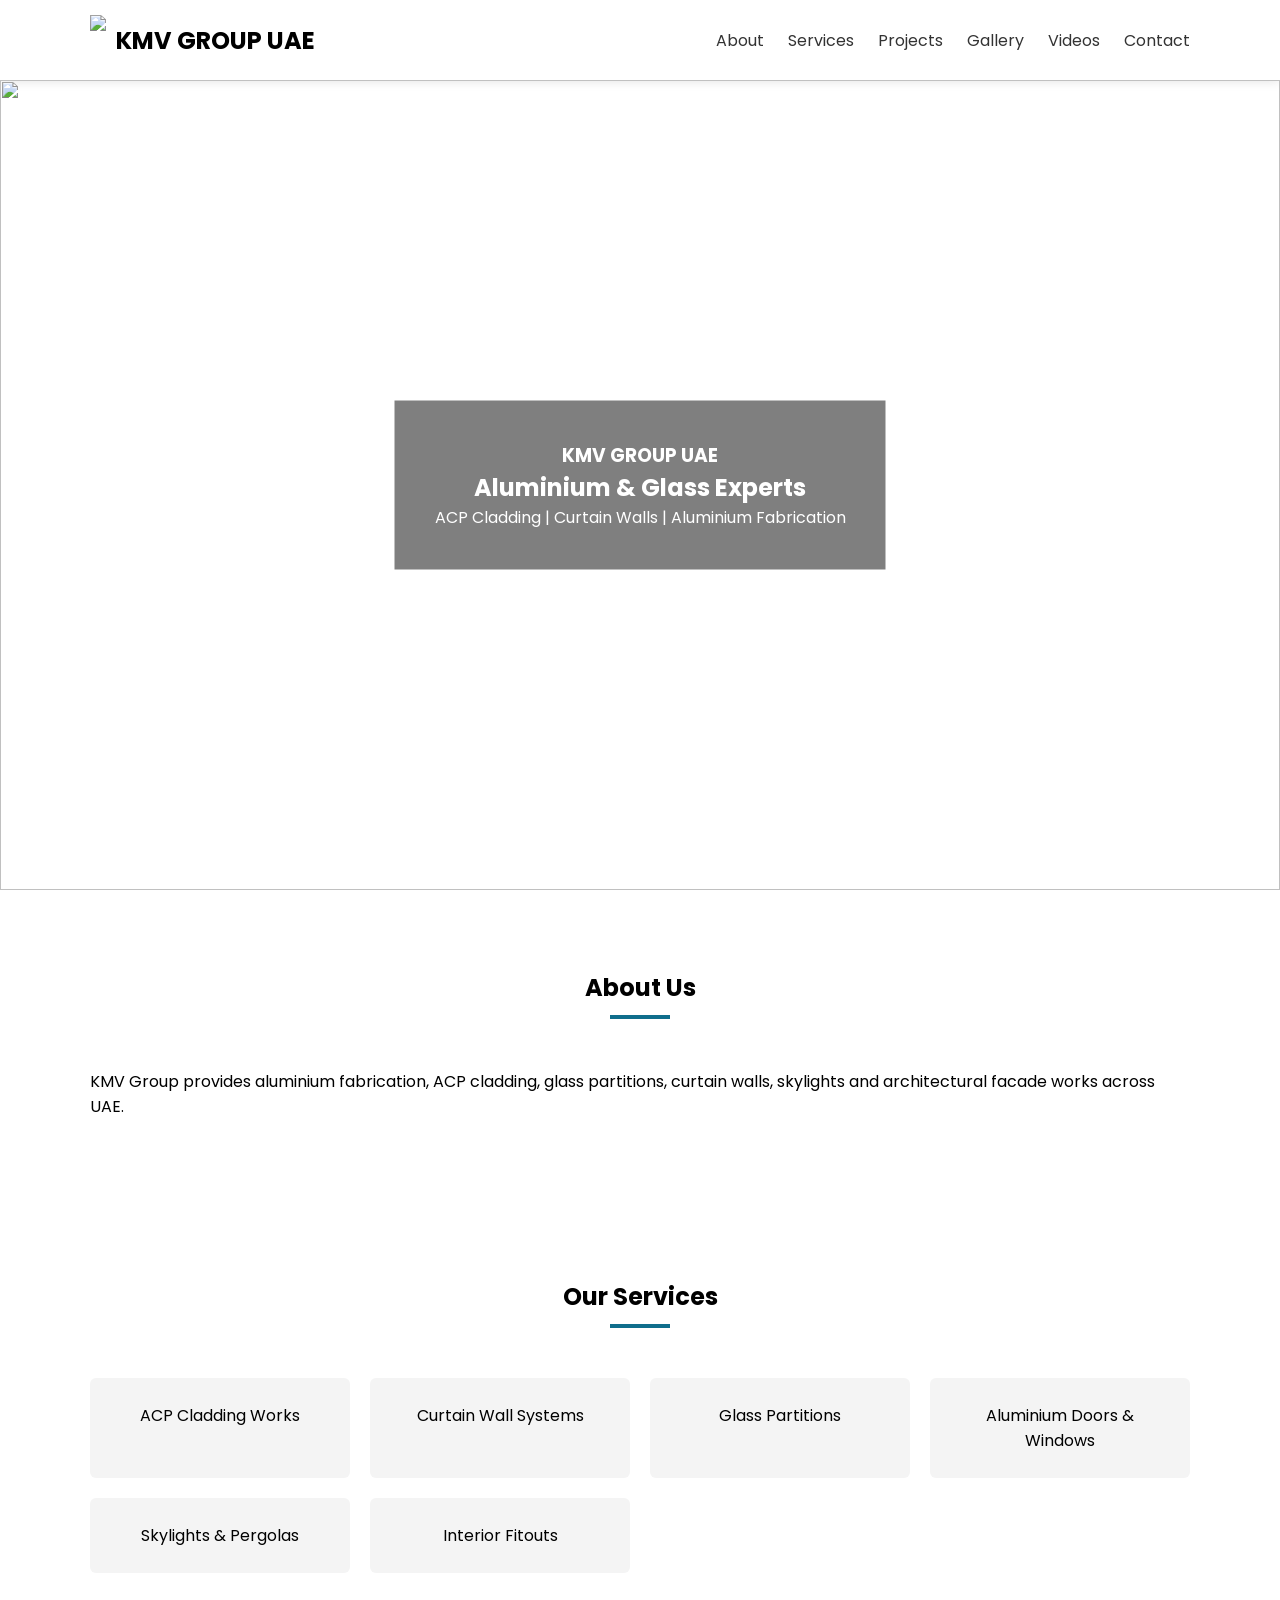
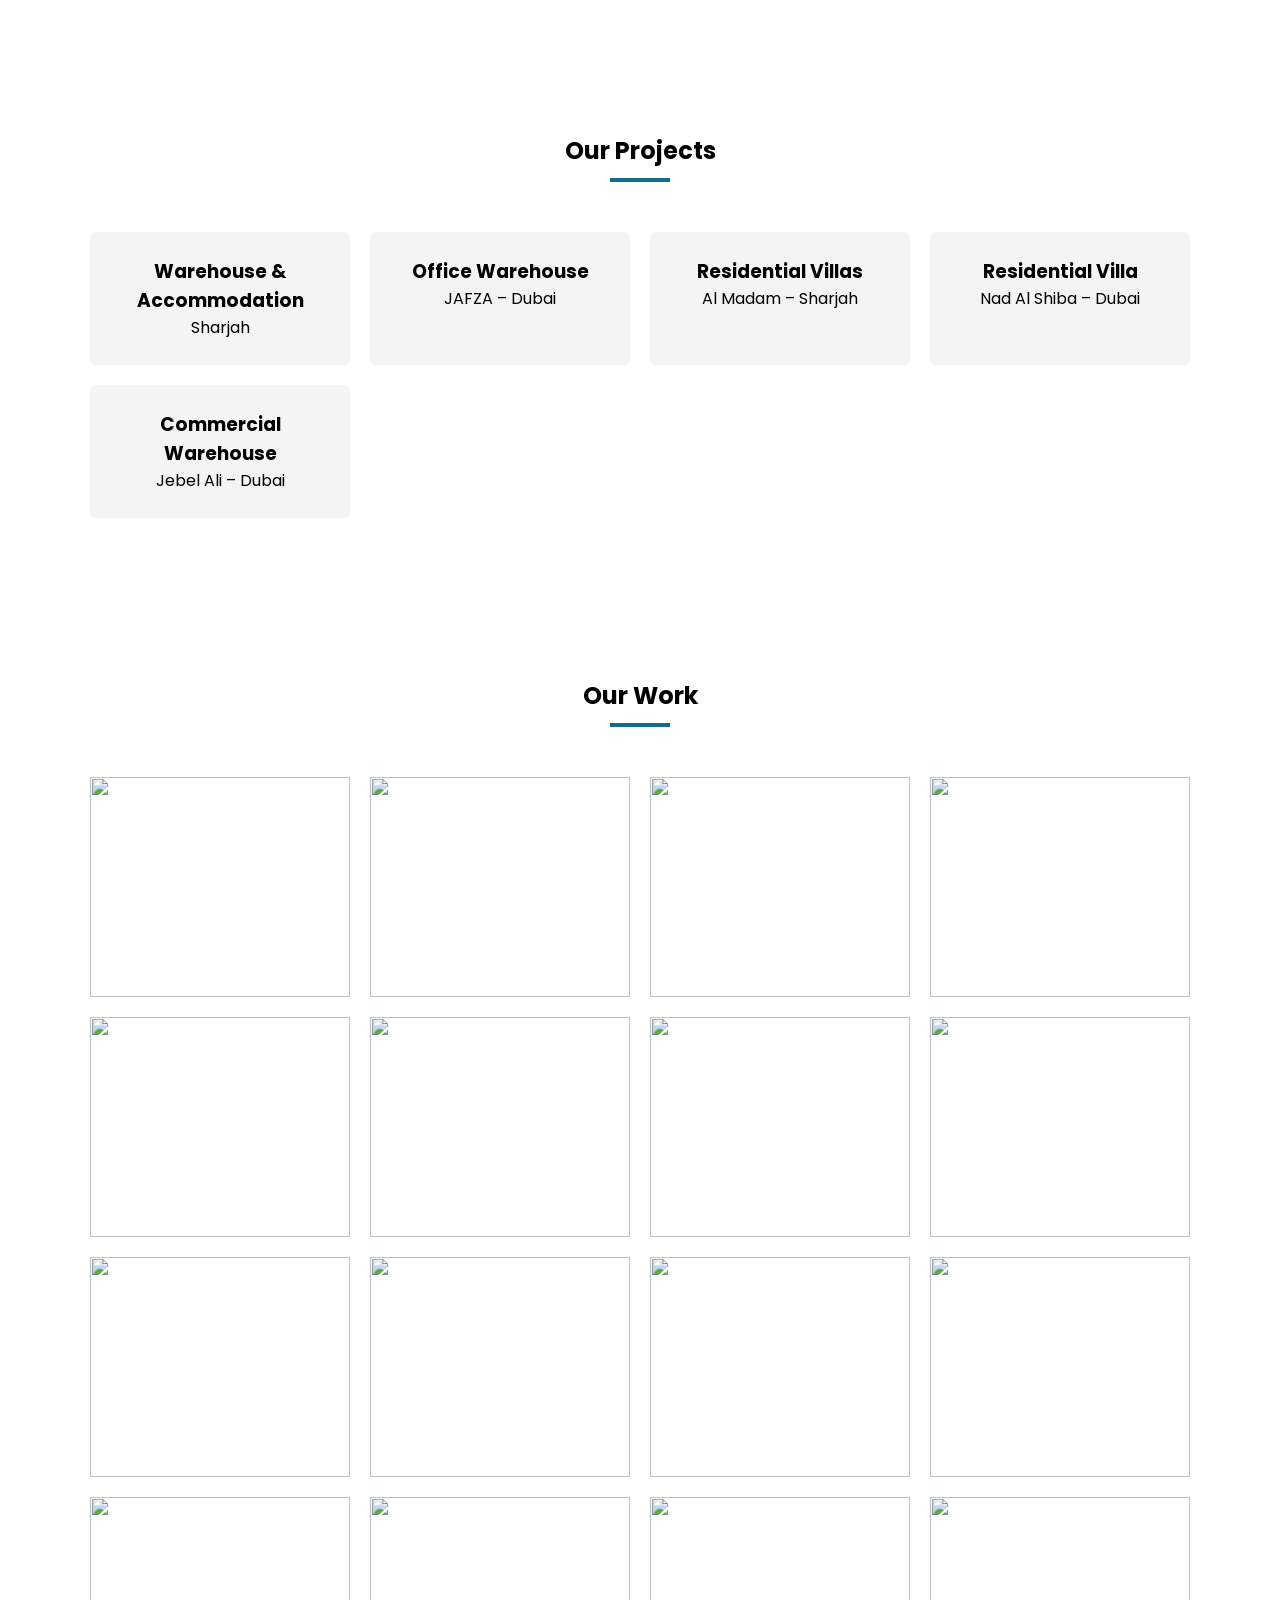
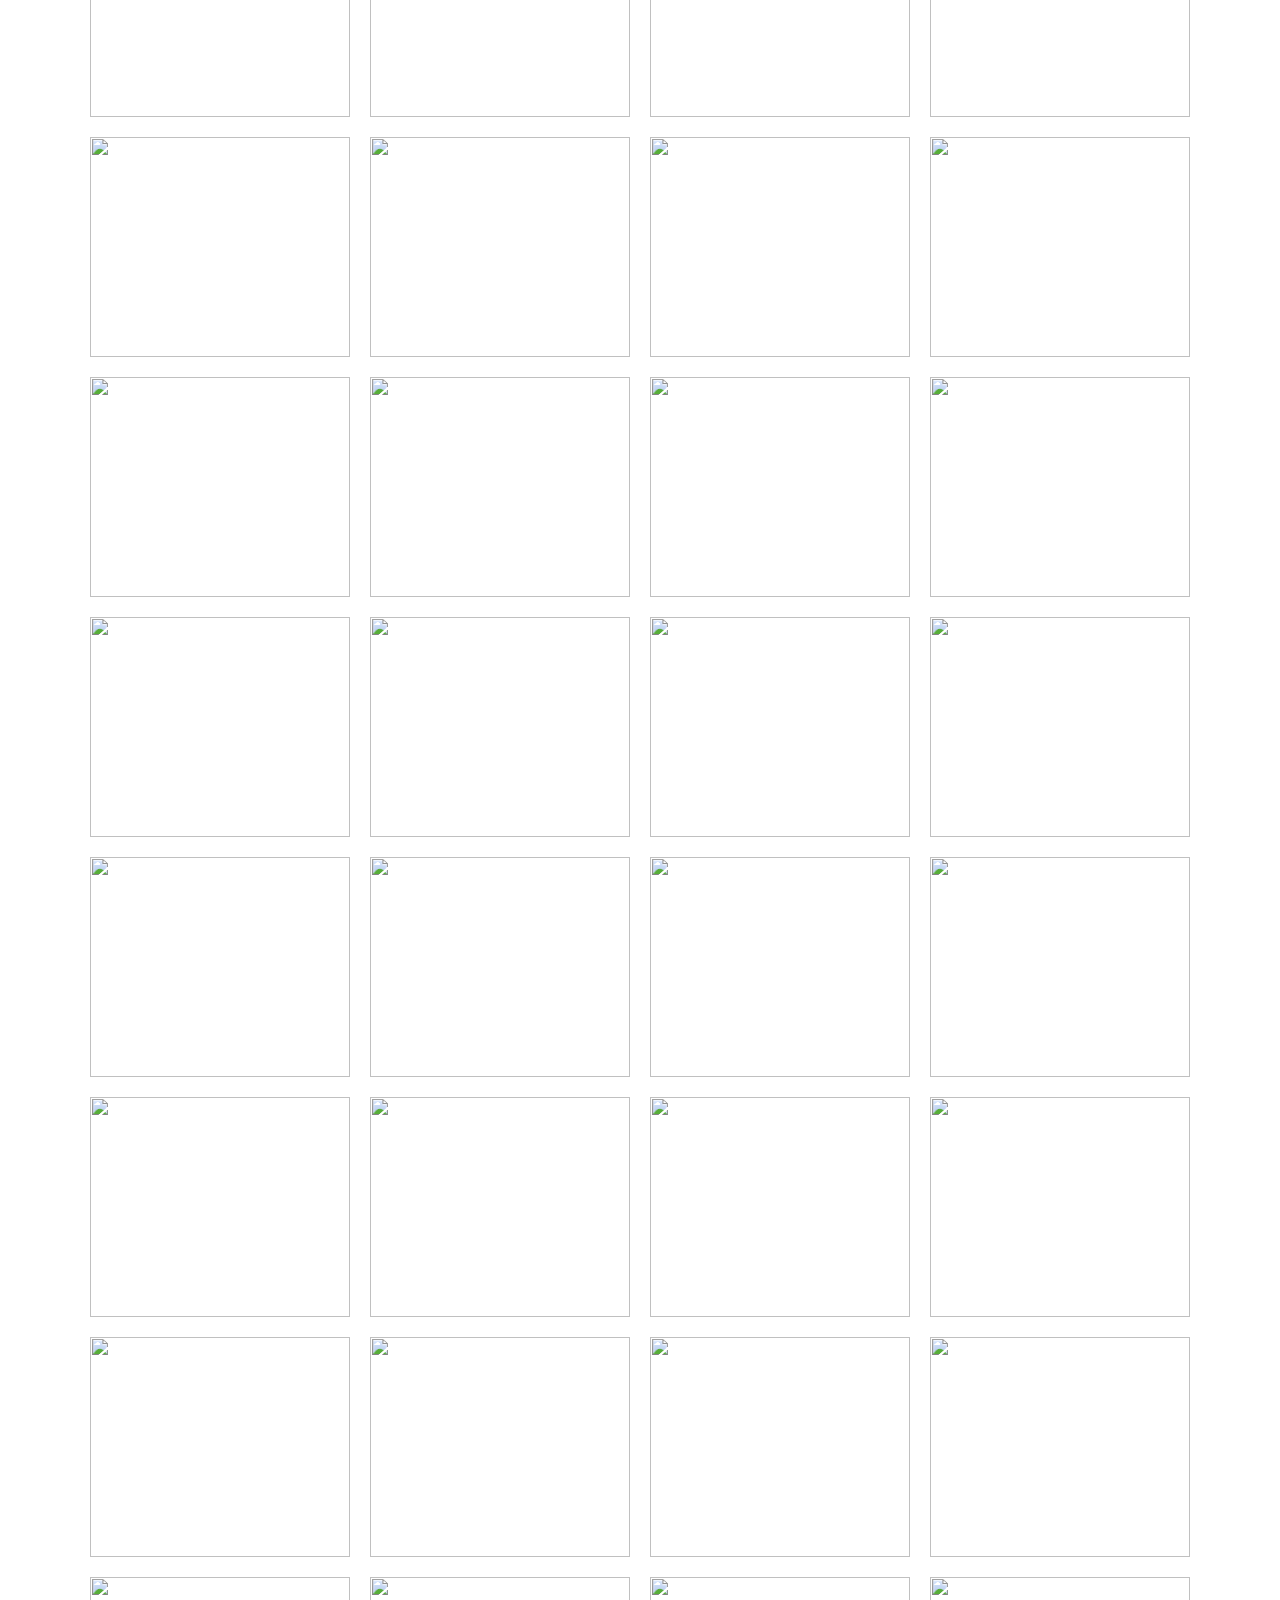
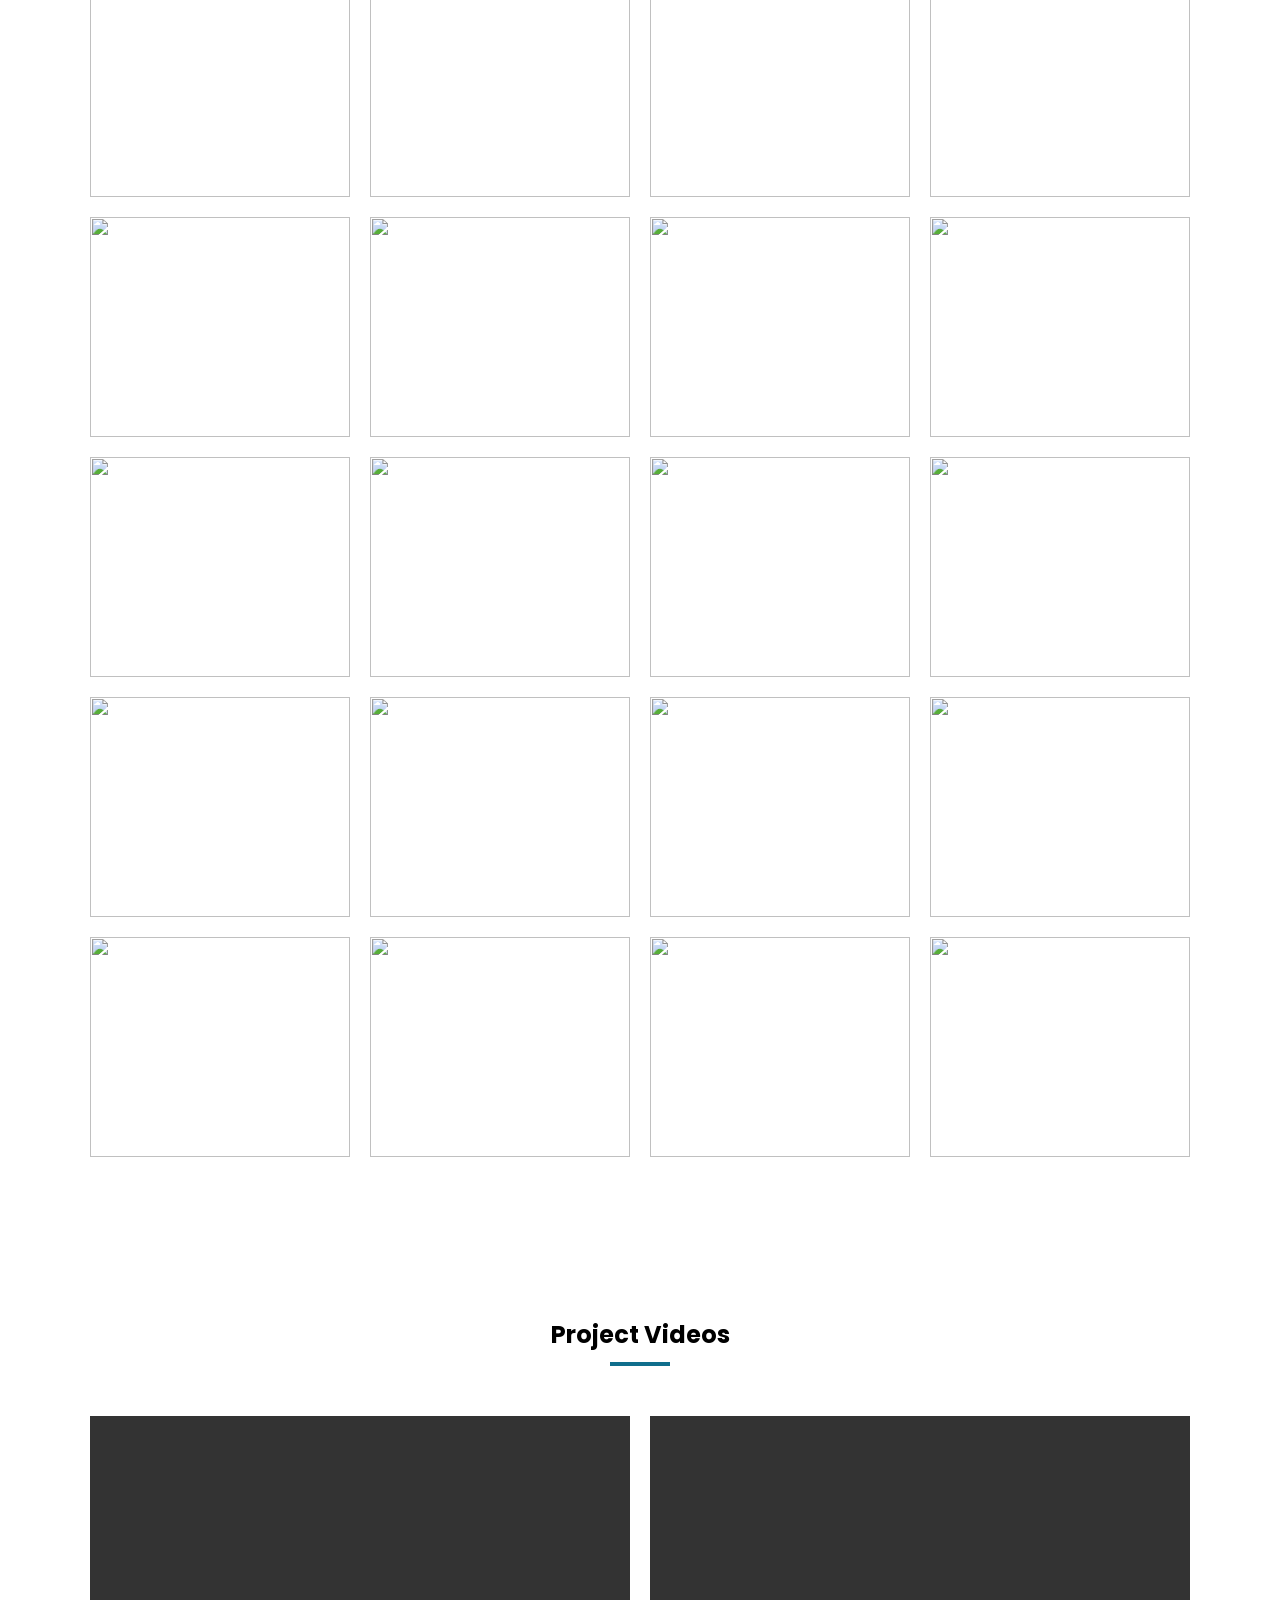
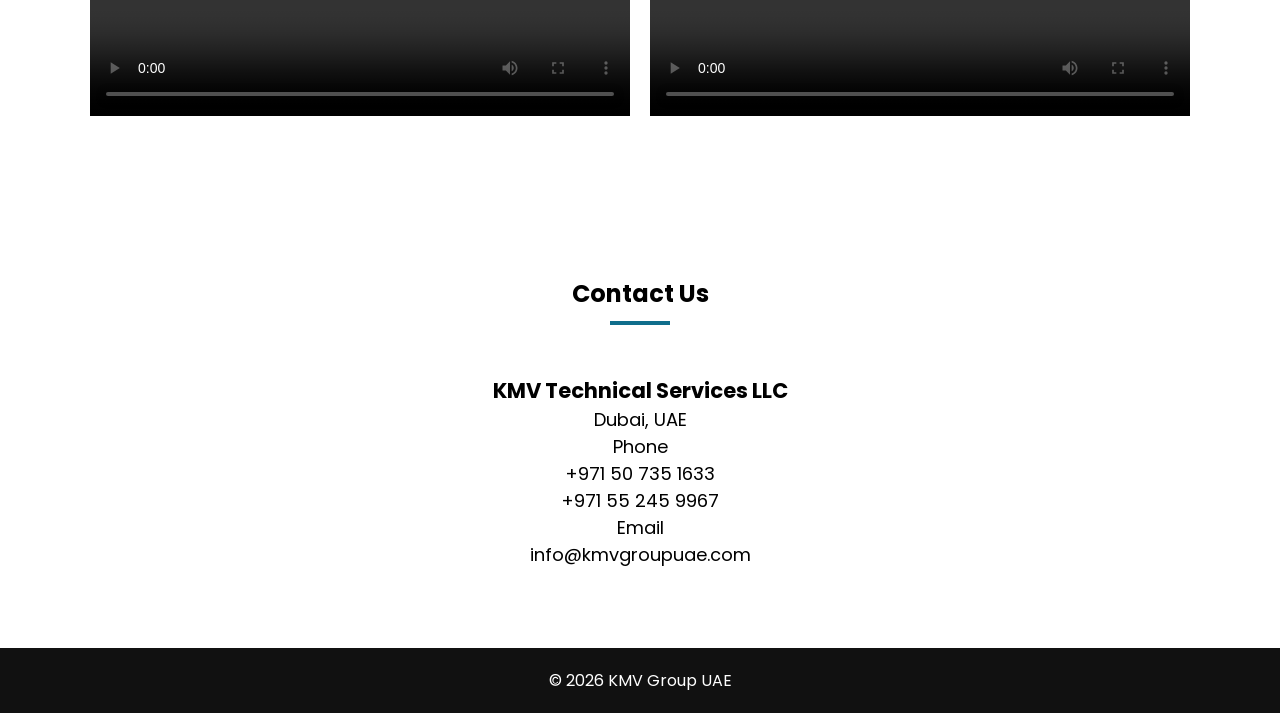
==== index.html @ 14eeb62e "new website" ====
<!DOCTYPE html>
<html lang="en">

<head>

<meta charset="UTF-8">
<meta name="viewport" content="width=device-width, initial-scale=1.0">

<title>KMV Group UAE</title>

<link rel="stylesheet" href="style.css">

<link href="https://fonts.googleapis.com/css2?family=Poppins:wght@300;400;500;600&display=swap" rel="stylesheet">

</head>

<body>

<header>

<div class="container nav">

<div class="logo">
<img src="logo.png">
<h2>KMV GROUP UAE</h2>
</div>

<nav>
<a href="#about">About</a>
<a href="#services">Services</a>
<a href="#projects">Projects</a>
<a href="#gallery">Gallery</a>
<a href="#videos">Videos</a>
<a href="#contact">Contact</a>
</nav>

</div>

</header>


<section class="hero">

<div class="slider">

<img src="images/image 1.jpeg" class="slide active">
<img src="images/image 2.jpeg" class="slide">
<img src="images/image 3.jpeg" class="slide">
<img src="images/image 4.jpeg" class="slide">

</div>

<div class="hero-text">

<h3>KMV GROUP UAE</h3>
<h1>Aluminium & Glass Experts</h1>
<p>ACP Cladding | Curtain Walls | Aluminium Fabrication</p>

</div>

</section>


<section id="about" class="section">

<div class="container">

<div class="section-title">
<h2>About Us</h2>
<span></span>
</div>

<p>
KMV Group provides aluminium fabrication, ACP cladding,
glass partitions, curtain walls, skylights and architectural facade works across UAE.
</p>

</div>

</section>


<section id="services" class="section">

<div class="section-title">
<h2>Our Services</h2>
<span></span>
</div>

<div class="container grid">

<div class="card">ACP Cladding Works</div>
<div class="card">Curtain Wall Systems</div>
<div class="card">Glass Partitions</div>
<div class="card">Aluminium Doors & Windows</div>
<div class="card">Skylights & Pergolas</div>
<div class="card">Interior Fitouts</div>

</div>

</section>


<section id="projects" class="section">

<div class="section-title">
<h2>Our Projects</h2>
<span></span>
</div>

<div class="container grid">

<div class="card">
<h3>Warehouse & Accommodation</h3>
<p>Sharjah</p>
</div>

<div class="card">
<h3>Office Warehouse</h3>
<p>JAFZA – Dubai</p>
</div>

<div class="card">
<h3>Residential Villas</h3>
<p>Al Madam – Sharjah</p>
</div>

<div class="card">
<h3>Residential Villa</h3>
<p>Nad Al Shiba – Dubai</p>
</div>

<div class="card">
<h3>Commercial Warehouse</h3>
<p>Jebel Ali – Dubai</p>
</div>

</div>

</section>


<section id="gallery" class="section">

<div class="section-title">
<h2>Our Work</h2>
<span></span>
</div>

<div class="container gallery" id="gallery-container"></div>

</section>


<section id="videos" class="section">

<div class="section-title">
<h2>Project Videos</h2>
<span></span>
</div>

<div class="container videos">

<video controls>
<source src="videos/video 1.mp4">
</video>

<video controls>
<source src="videos/video 2.mp4">
</video>

</div>

</section>


<section id="contact" class="section">

<div class="section-title">
<h2>Contact Us</h2>
<span></span>
</div>

<div class="container contact">

<div>

<h3>KMV Technical Services LLC</h3>

<p>Dubai, UAE</p>

<p>Phone</p>
<p>+971 50 735 1633</p>
<p>+971 55 245 9967</p>

<p>Email</p>
<p>info@kmvgroupuae.com</p>

</div>

</div>

</section>


<footer>

<p>© 2026 KMV Group UAE</p>

</footer>


<div id="lightbox">
<img id="lightbox-img">
</div>

<script src="script.js"></script>

</body>
</html>
---- style.css ----
*{
margin:0;
padding:0;
box-sizing:border-box;
font-family:Poppins;
}

.container{
width:90%;
max-width:1100px;
margin:auto;
}

header{
background:white;
box-shadow:0 2px 10px rgba(0,0,0,0.1);
}

.nav{
display:flex;
justify-content:space-between;
align-items:center;
padding:15px 0;
}

.logo{
display:flex;
align-items:center;
}

.logo img{
height:50px;
margin-right:10px;
}

nav a{
margin-left:20px;
text-decoration:none;
color:#333;
}

.hero{
height:90vh;
position:relative;
overflow:hidden;
}

.slider img{
position:absolute;
width:100%;
height:100%;
object-fit:cover;
opacity:0;
transition:1s;
}

.slider img.active{
opacity:1;
}

.hero-text{
position:absolute;
top:50%;
left:50%;
transform:translate(-50%,-50%);
text-align:center;
color:white;
background:rgba(0,0,0,0.5);
padding:40px;
}

.section{
padding:80px 0;
}

.section-title{
text-align:center;
margin-bottom:50px;
}

.section-title span{
display:block;
width:60px;
height:4px;
background:#0f6e8c;
margin:10px auto;
}

.grid{
display:grid;
grid-template-columns:repeat(auto-fit,minmax(220px,1fr));
gap:20px;
}

.card{
background:#f4f4f4;
padding:25px;
text-align:center;
border-radius:6px;
transition:0.3s;
}

.card:hover{
transform:translateY(-5px);
box-shadow:0 10px 25px rgba(0,0,0,0.1);
}

.gallery{
display:grid;
grid-template-columns:repeat(auto-fit,minmax(250px,1fr));
gap:20px;
}

.gallery img{
width:100%;
height:220px;
object-fit:cover;
cursor:pointer;
}

.videos{
display:grid;
grid-template-columns:1fr 1fr;
gap:20px;
}

.videos video{
width:100%;
height:300px;
object-fit:cover;
}

.contact{
text-align:center;
font-size:18px;
}

footer{
background:#111;
color:white;
text-align:center;
padding:20px;
}

#lightbox{
position:fixed;
top:0;
left:0;
width:100%;
height:100%;
background:rgba(0,0,0,0.9);
display:none;
justify-content:center;
align-items:center;
}

#lightbox img{
max-width:90%;
max-height:90%;
}
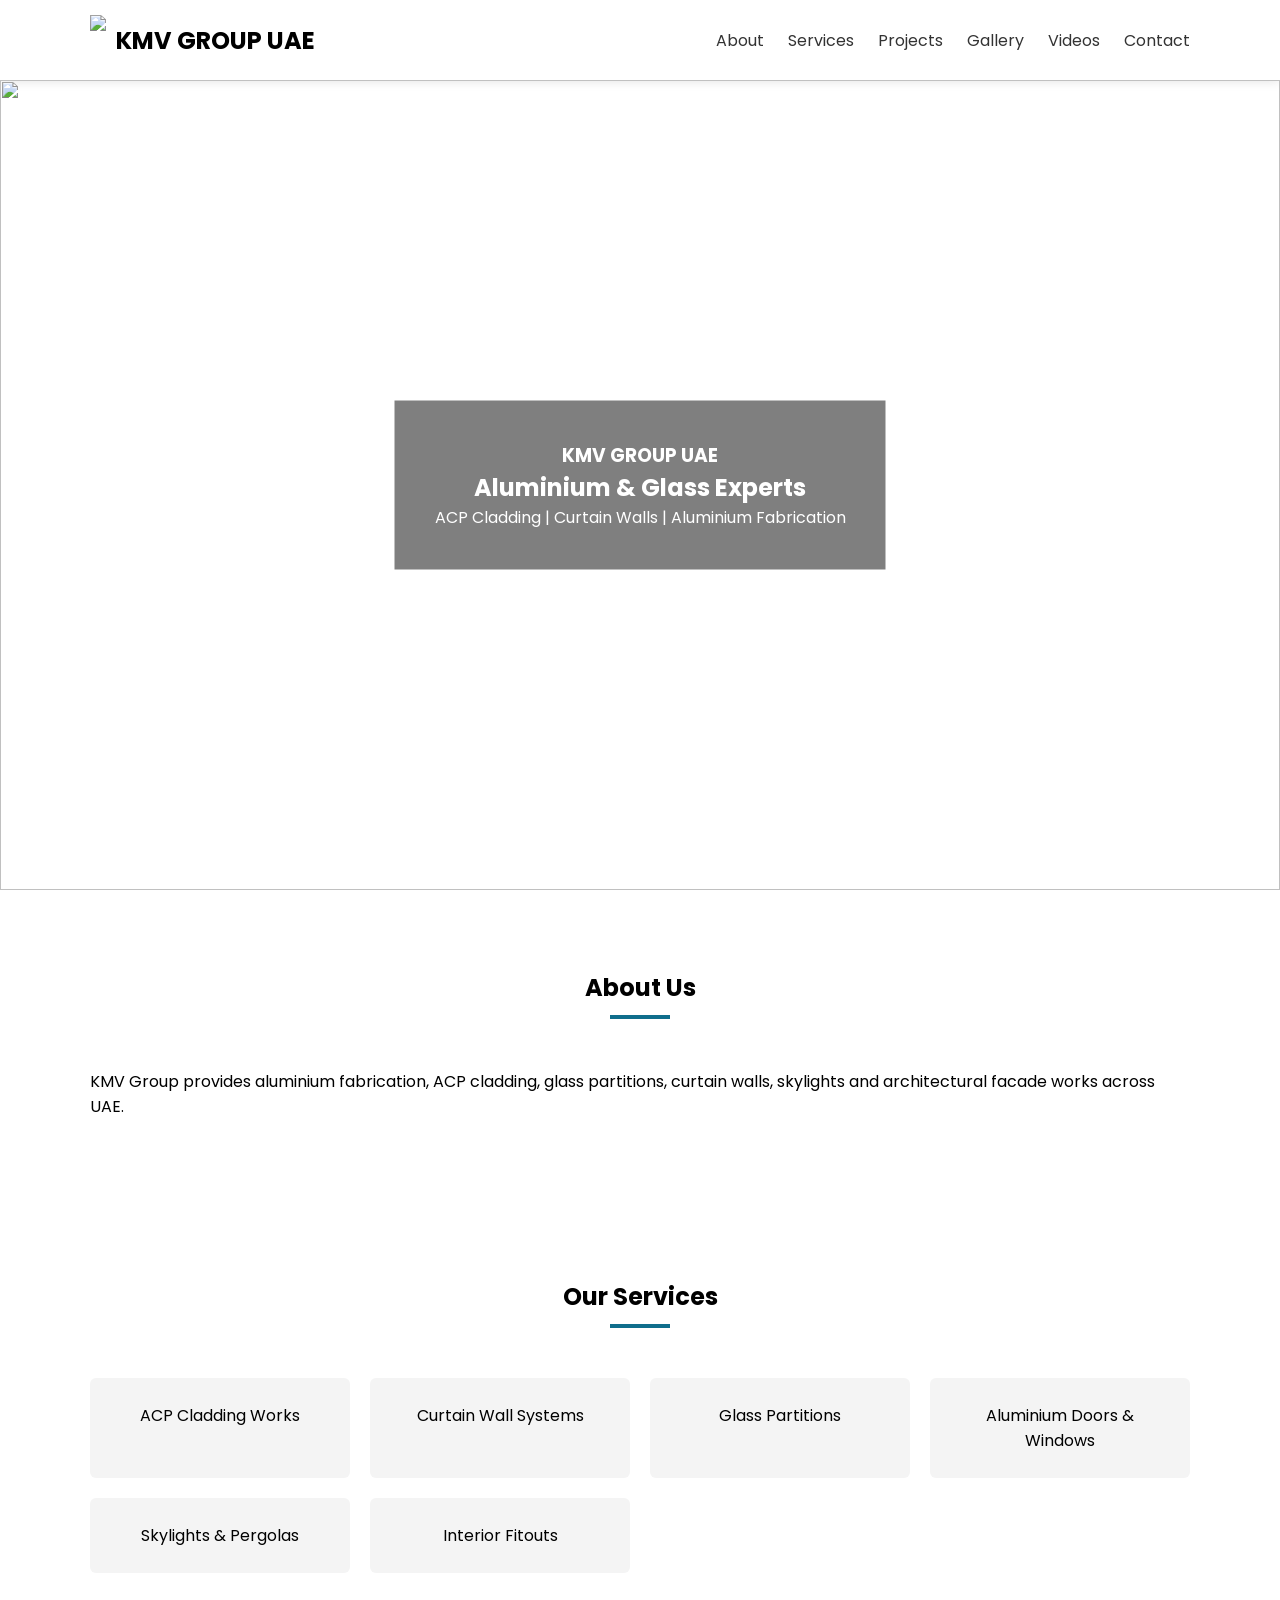
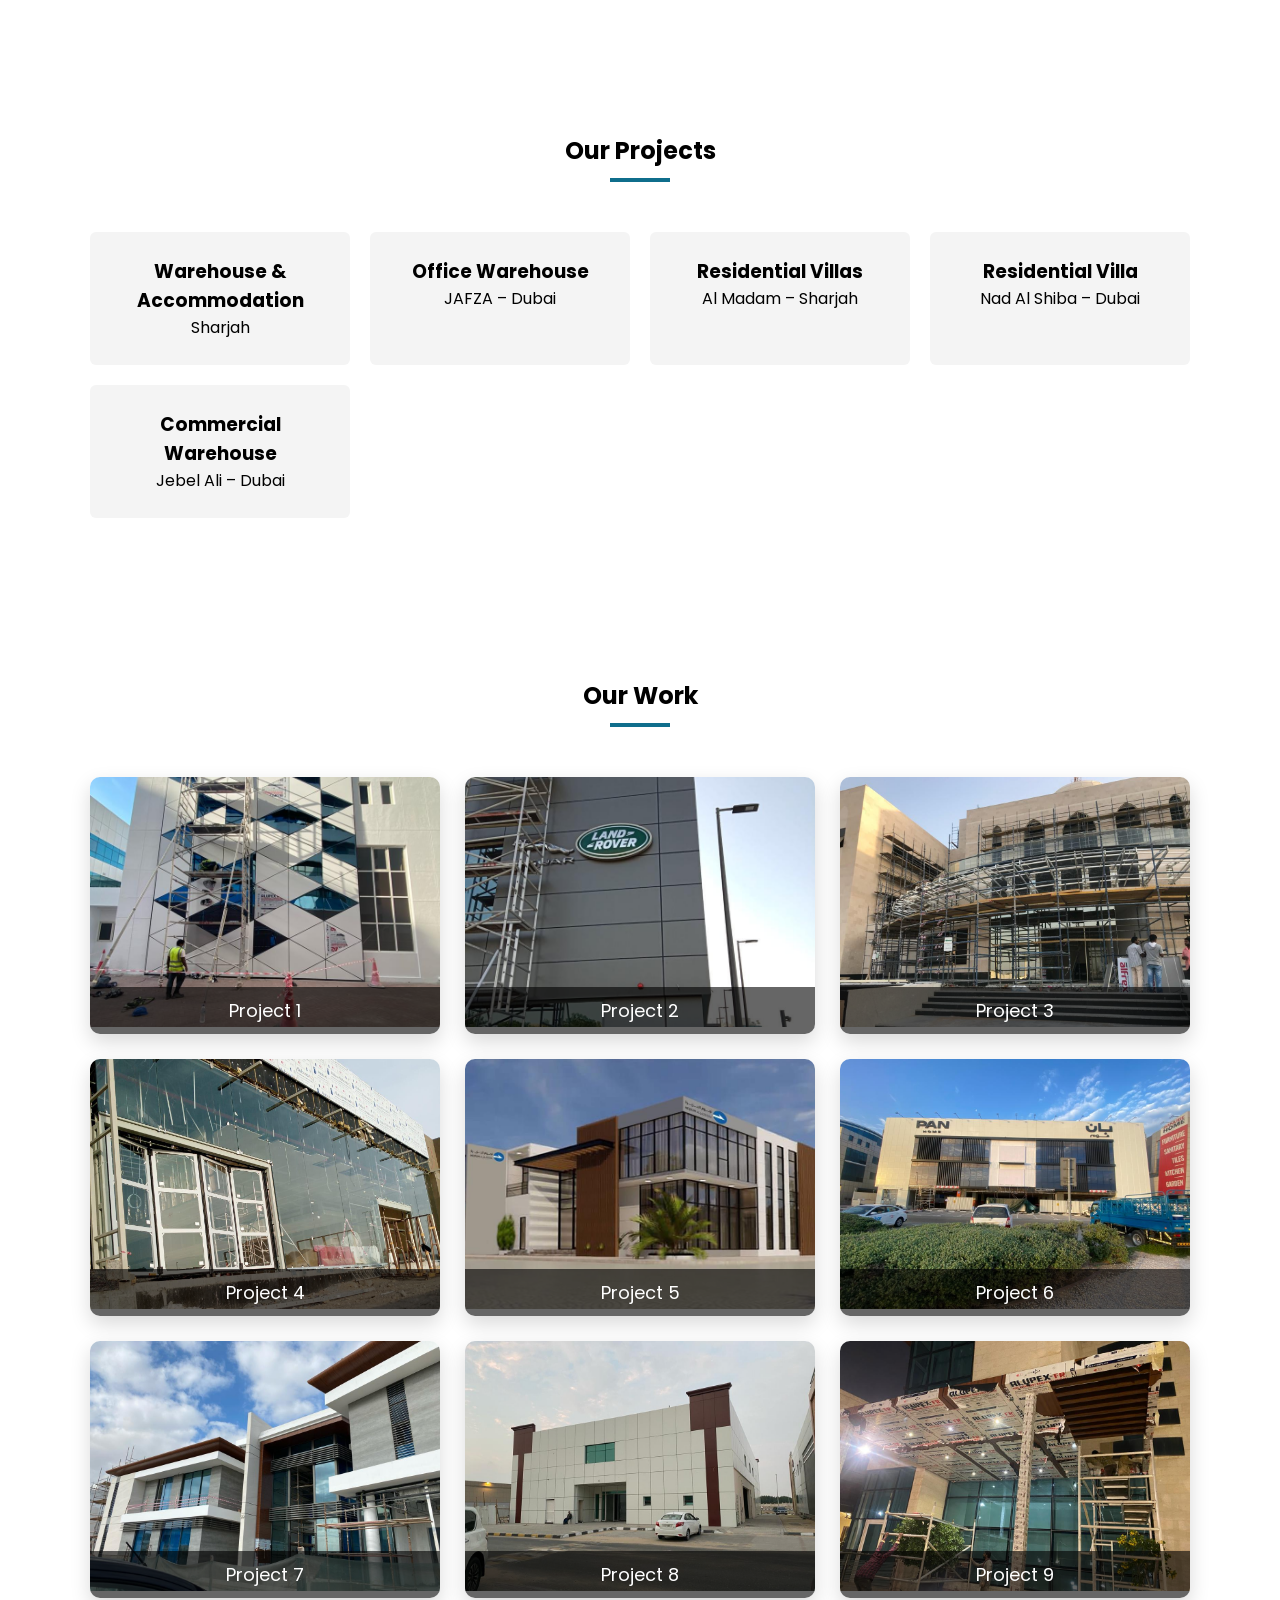
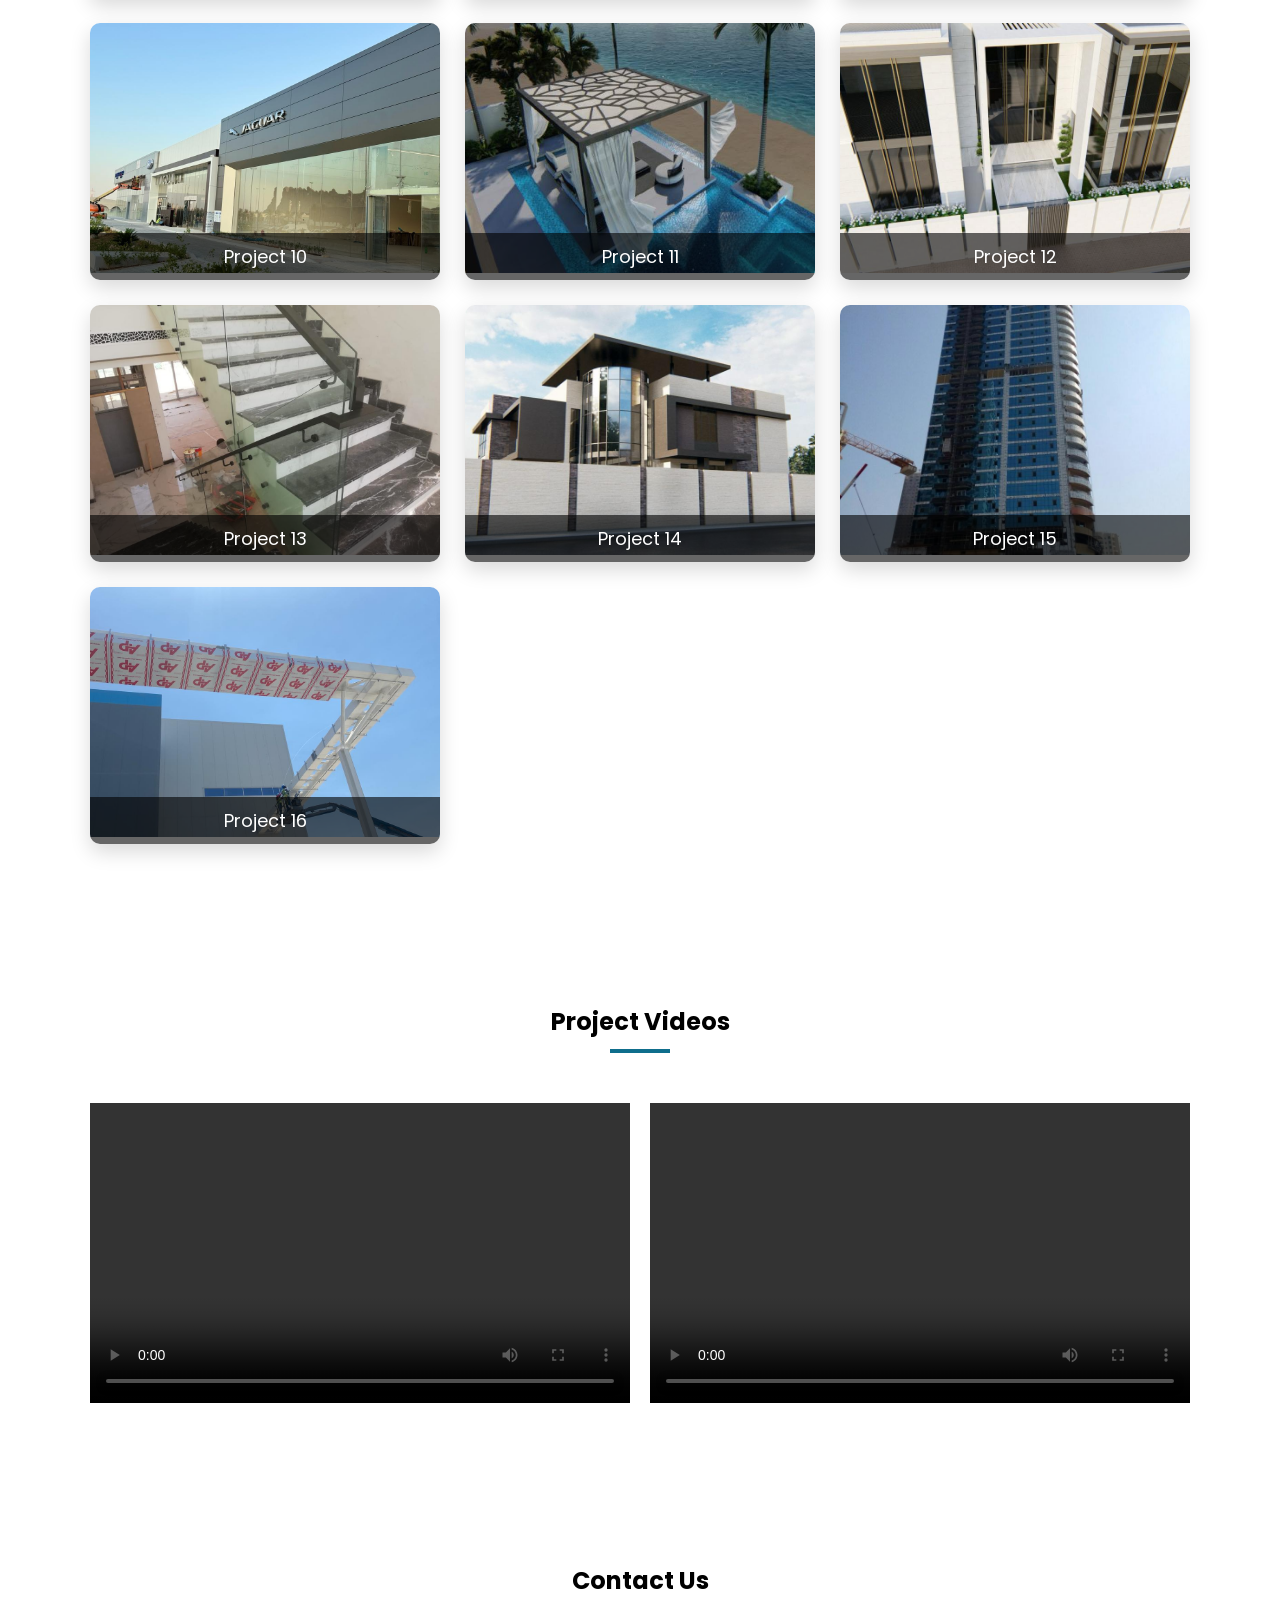
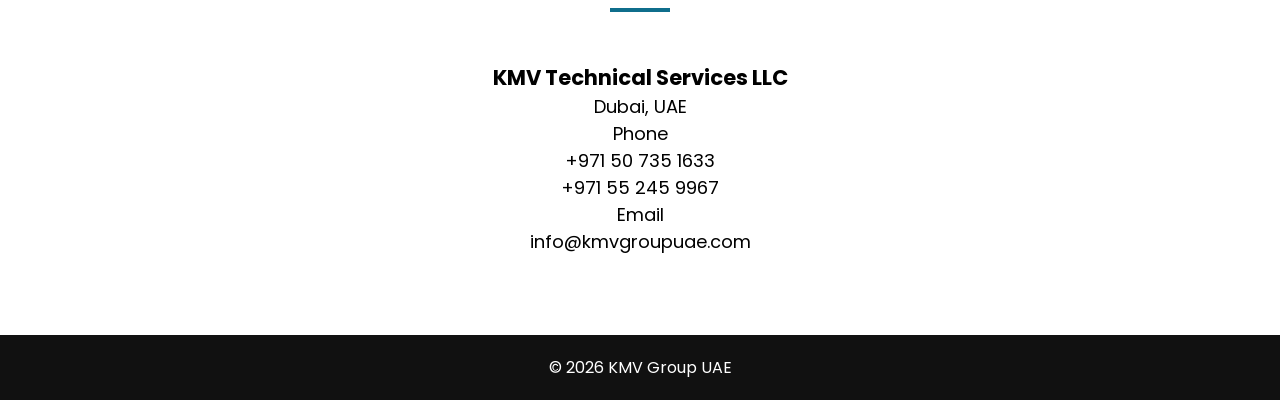
==== commit 53fb2ed1: "new update" ====
--- a/index.html
+++ b/index.html
@@ -43,10 +43,11 @@
 
 <div class="slider">
 
-<img src="images/image 1.jpeg" class="slide active">
-<img src="images/image 2.jpeg" class="slide">
-<img src="images/image 3.jpeg" class="slide">
-<img src="images/image 4.jpeg" class="slide">
+<img src="images/image 55.jpeg" class="slide active">
+<img src="images/image 59.jpeg" class="slide">
+<img src="images/image 61.jpeg" class="slide">
+<img src="images/image 63.jpeg" class="slide">
+<img src="images/image 42.jpeg" class="slide">
 
 </div>
 
@@ -147,7 +148,7 @@
 <span></span>
 </div>
 
-<div class="container gallery" id="gallery-container"></div>
+<div class="container project-gallery" id="project-gallery"></div>
 
 </section>
 
--- a/style.css
+++ b/style.css
@@ -107,15 +107,89 @@
 
 .gallery{
 display:grid;
-grid-template-columns:repeat(auto-fit,minmax(250px,1fr));
-gap:20px;
+grid-template-columns:repeat(12,1fr);
+grid-auto-rows:26px;
+grid-auto-flow:dense;
+gap:14px;
 }
 
 .gallery img{
 width:100%;
-height:220px;
+height:100%;
 object-fit:cover;
 cursor:pointer;
+border-radius:10px;
+box-shadow:0 10px 24px rgba(0,0,0,0.14);
+transition:transform .25s ease, box-shadow .25s ease, filter .25s ease;
+}
+
+.gallery img:hover{
+transform:translateY(-4px) scale(1.02);
+box-shadow:0 14px 28px rgba(0,0,0,0.2);
+filter:brightness(1.04);
+z-index:2;
+}
+
+.gallery img:nth-child(6n+1){
+grid-column:span 6;
+grid-row:span 10;
+}
+
+.gallery img:nth-child(6n+2){
+grid-column:span 3;
+grid-row:span 7;
+}
+
+.gallery img:nth-child(6n+3){
+grid-column:span 3;
+grid-row:span 12;
+}
+
+.gallery img:nth-child(6n+4){
+grid-column:span 4;
+grid-row:span 9;
+}
+
+.gallery img:nth-child(6n+5){
+grid-column:span 5;
+grid-row:span 8;
+}
+
+.gallery img:nth-child(6n){
+grid-column:span 3;
+grid-row:span 8;
+}
+
+@media (max-width: 900px){
+  .gallery{
+    grid-template-columns:repeat(6,1fr);
+    grid-auto-rows:22px;
+  }
+
+  .gallery img:nth-child(6n+1),
+  .gallery img:nth-child(6n+4),
+  .gallery img:nth-child(6n+5){
+    grid-column:span 3;
+  }
+
+  .gallery img:nth-child(6n+2),
+  .gallery img:nth-child(6n+3),
+  .gallery img:nth-child(6n){
+    grid-column:span 3;
+  }
+}
+
+@media (max-width: 560px){
+  .gallery{
+    grid-template-columns:repeat(2,1fr);
+    grid-auto-rows:20px;
+    gap:10px;
+  }
+
+  .gallery img{
+    grid-column:span 1 !important;
+    grid-row:span 8 !important;
+  }
 }
 
 .videos{
@@ -157,4 +231,40 @@
 #lightbox img{
 max-width:90%;
 max-height:90%;
+}
+.project-gallery{
+display:grid;
+grid-template-columns:repeat(auto-fit,minmax(260px,1fr));
+gap:25px;
+}
+
+.project-card{
+position:relative;
+overflow:hidden;
+cursor:pointer;
+border-radius:10px;
+box-shadow:0 8px 20px rgba(0,0,0,0.15);
+}
+
+.project-card img{
+width:100%;
+height:250px;
+object-fit:cover;
+transition:0.4s;
+}
+
+.project-card:hover img{
+transform:scale(1.1);
+}
+
+.project-overlay{
+position:absolute;
+bottom:0;
+left:0;
+width:100%;
+background:rgba(0,0,0,0.6);
+color:white;
+padding:10px;
+text-align:center;
+font-size:18px;
 }
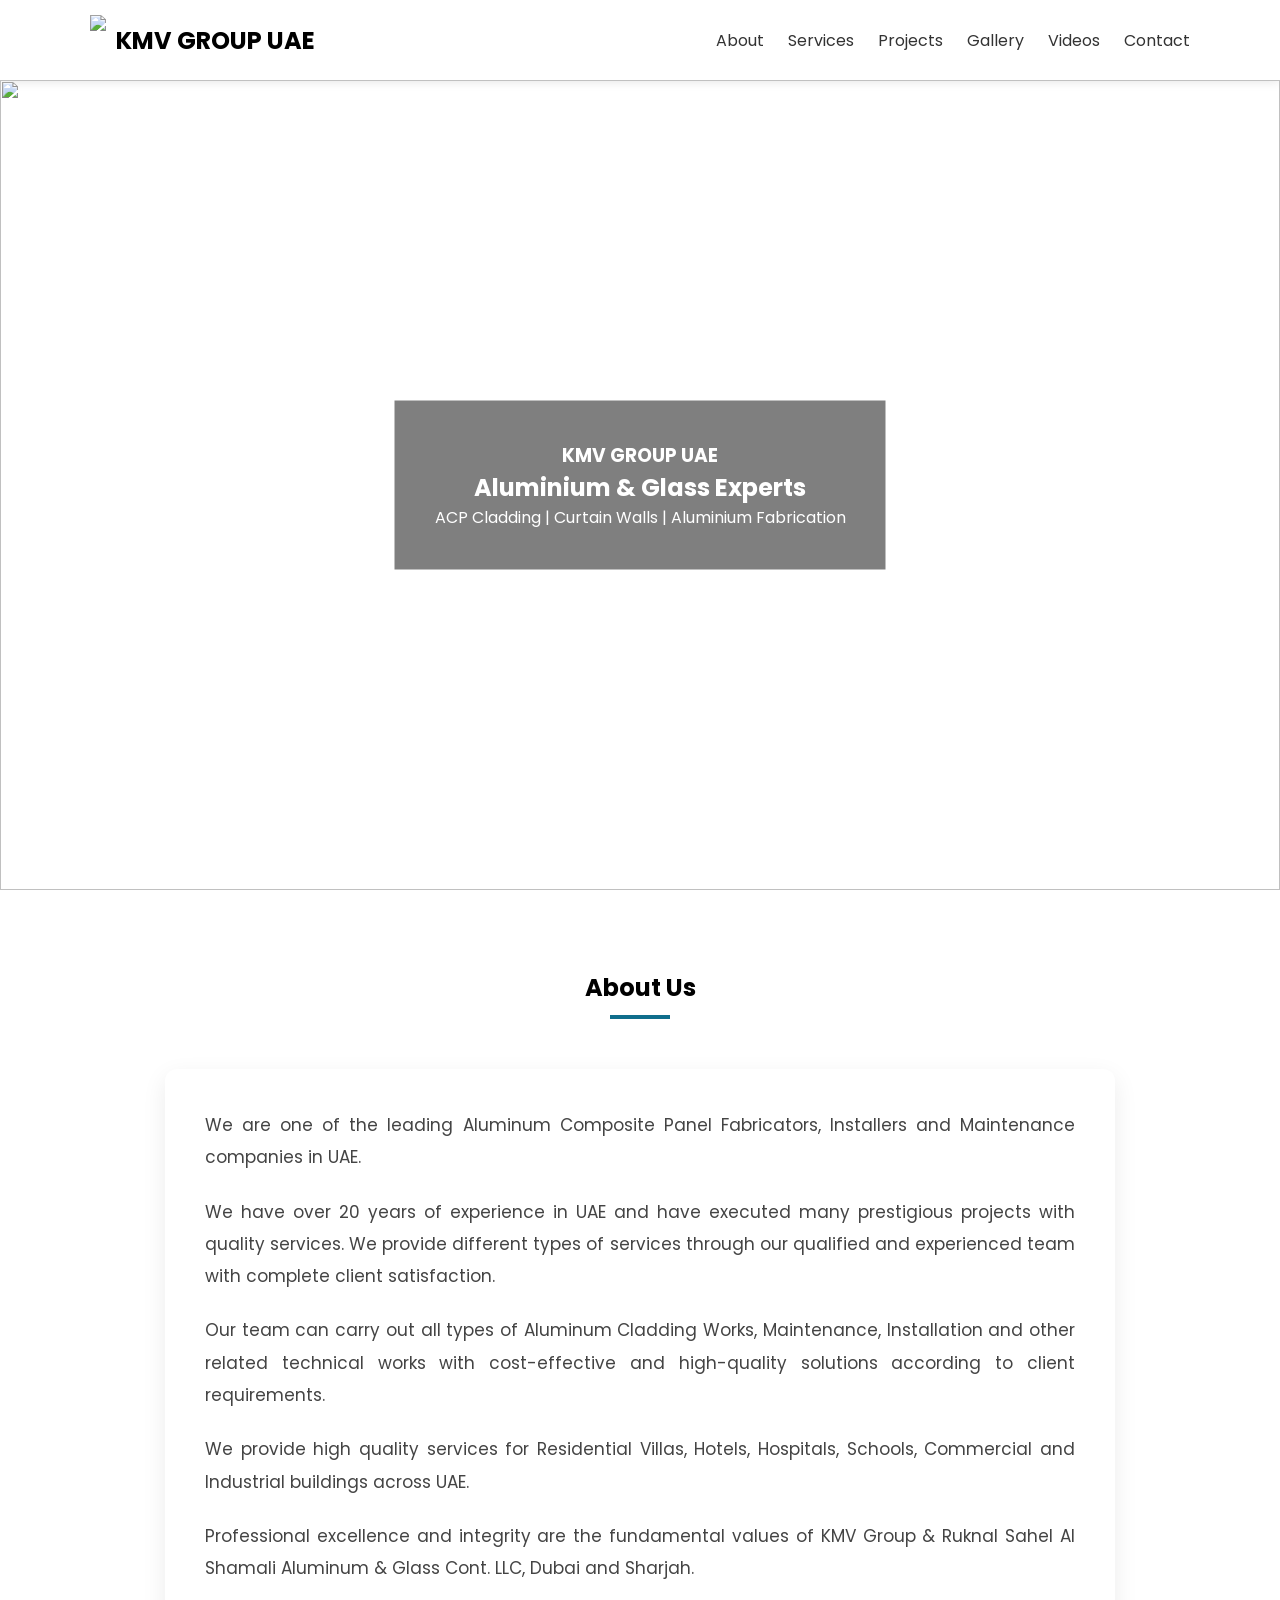
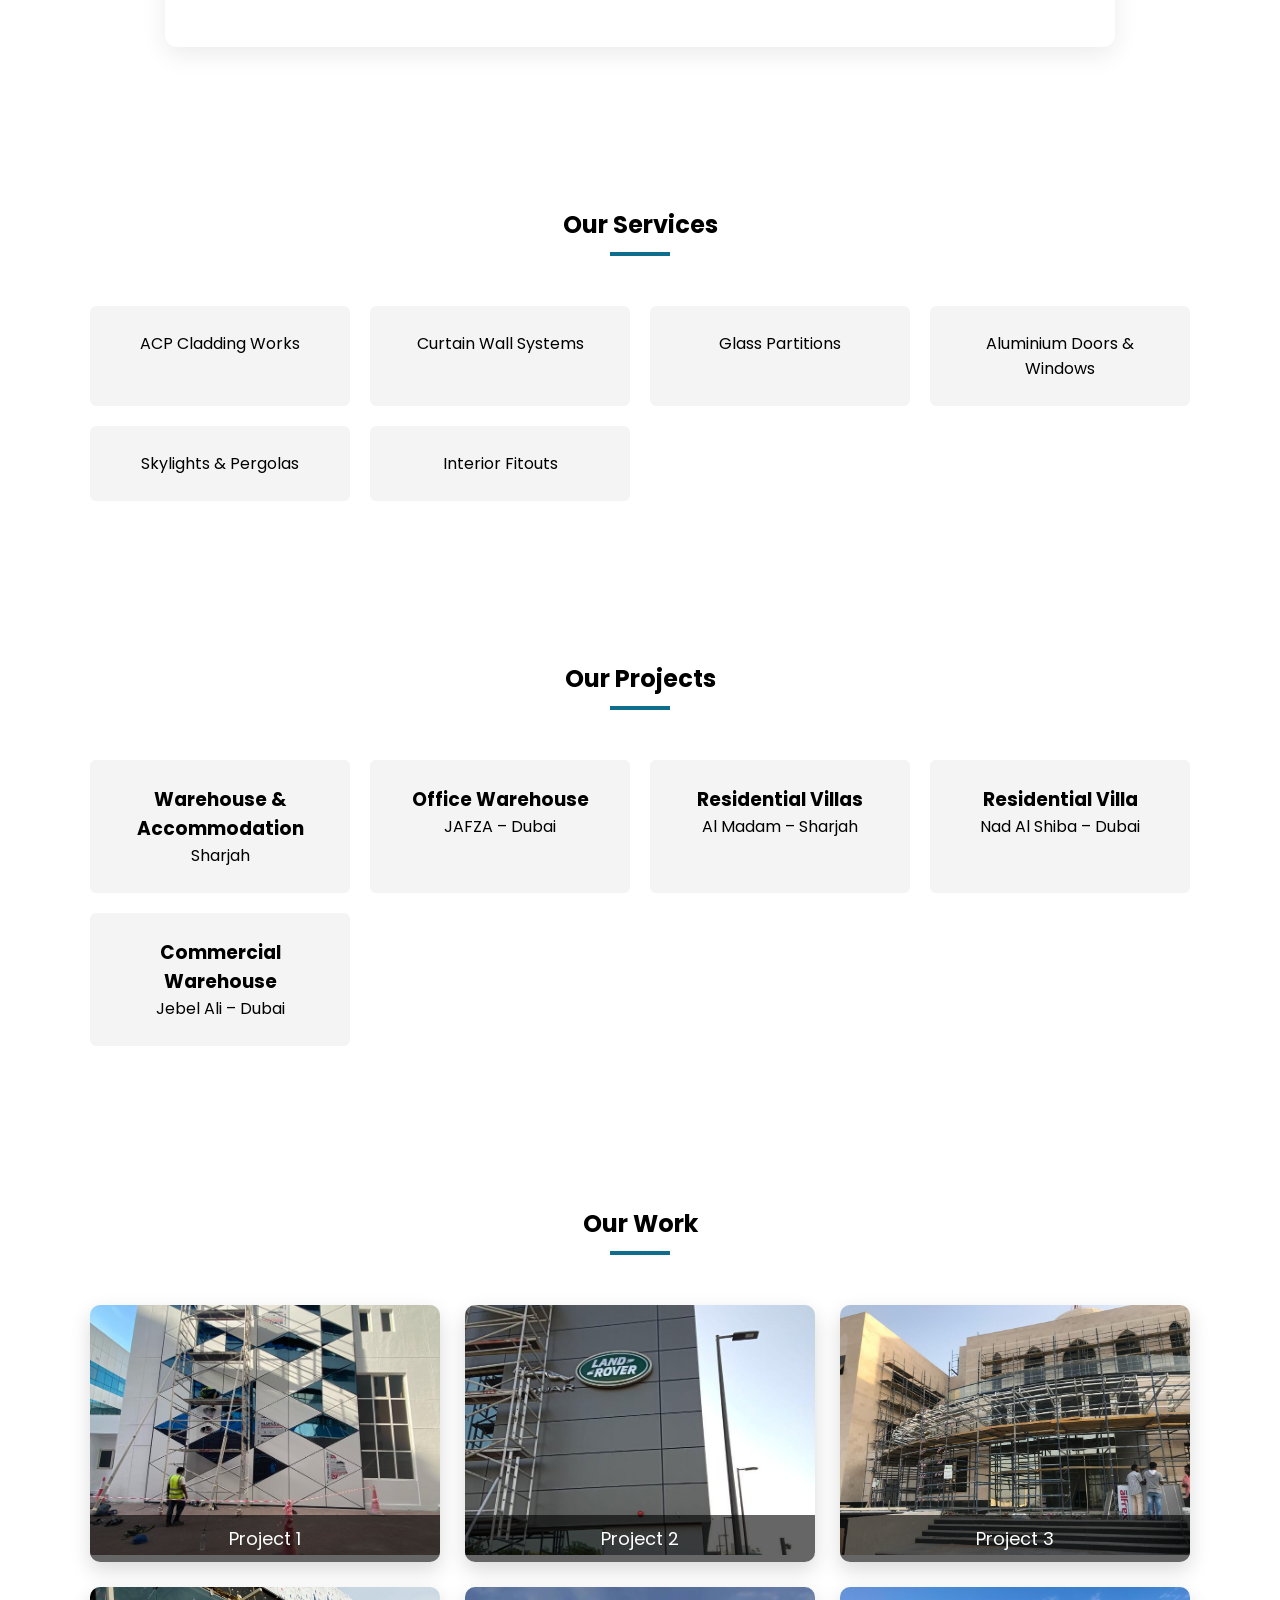
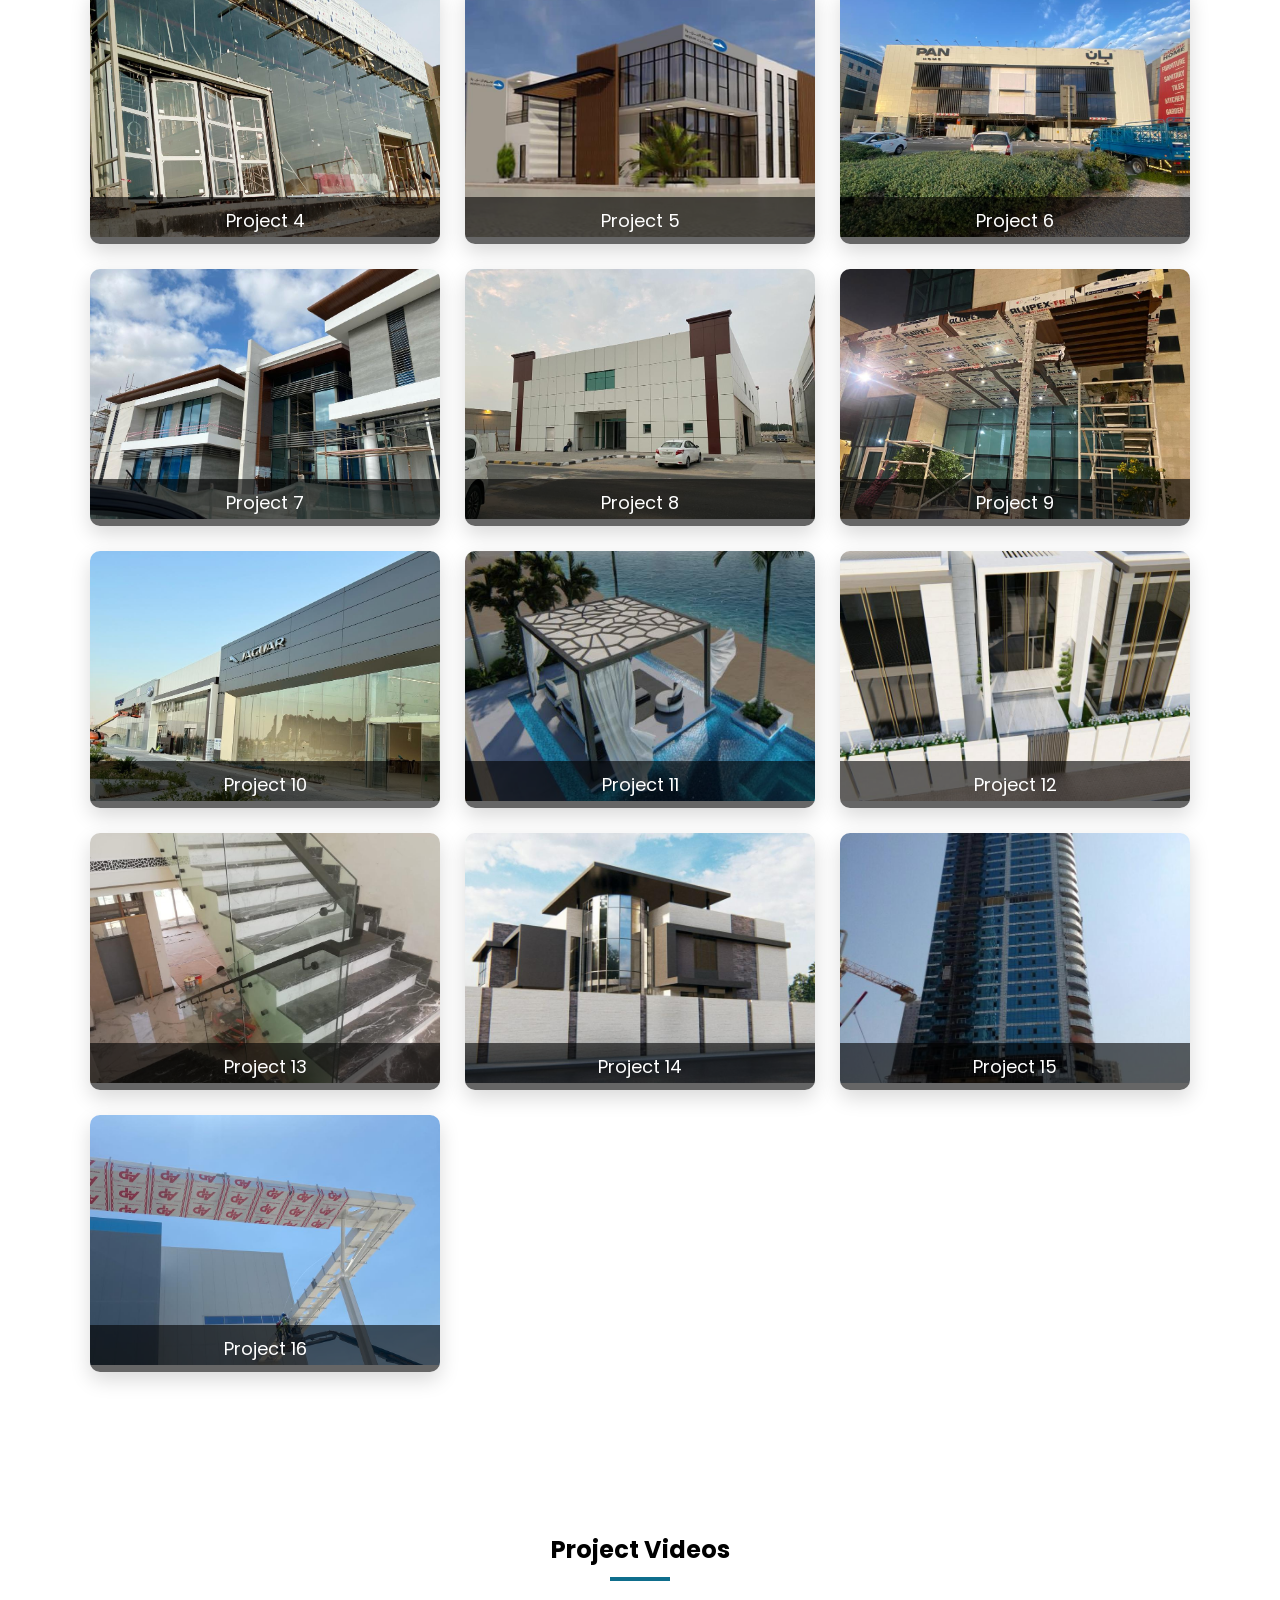
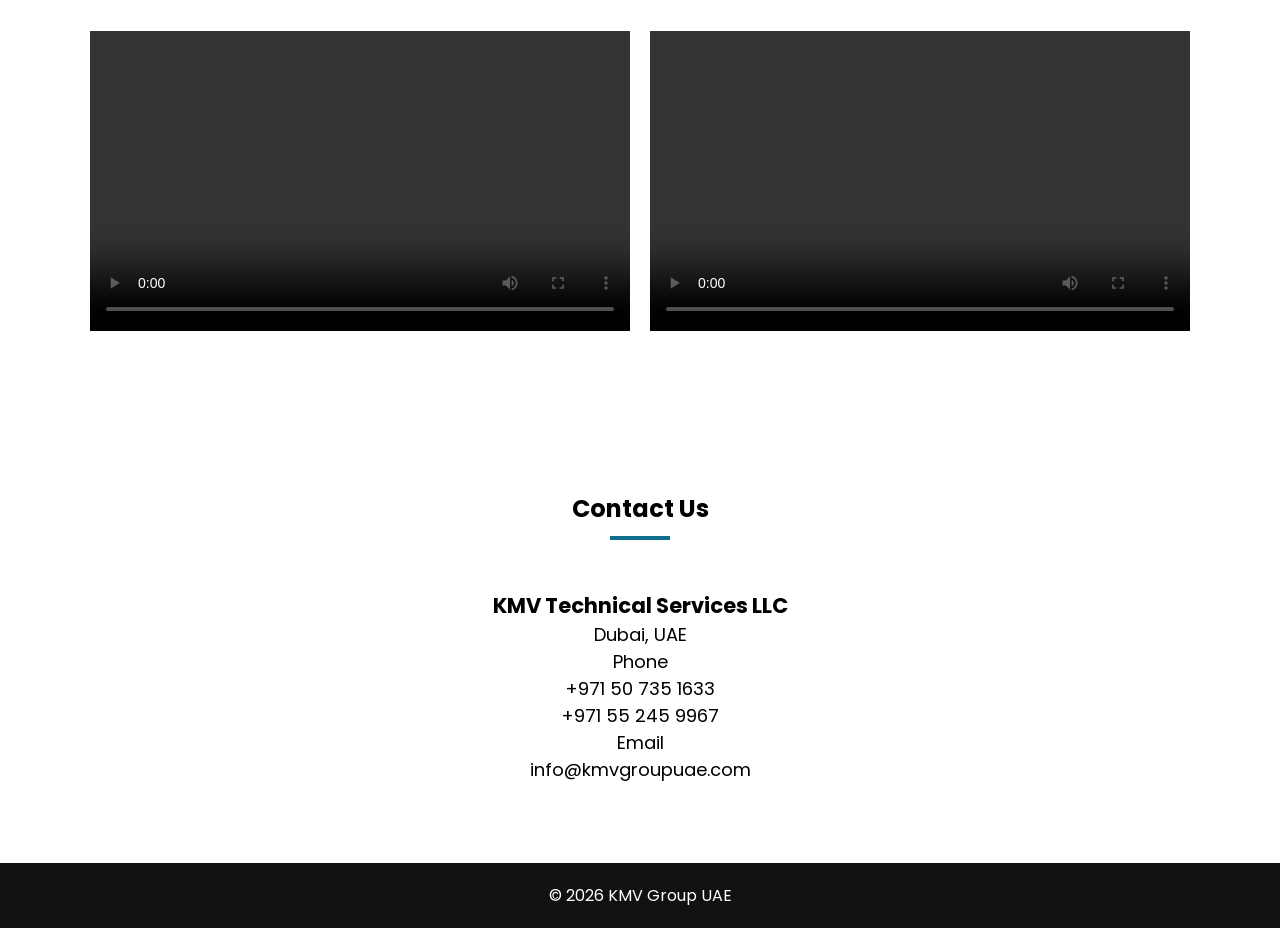
==== commit e52fb29a: "new fix" ====
--- a/index.html
+++ b/index.html
@@ -71,16 +71,42 @@
 <span></span>
 </div>
 
-<p>
-KMV Group provides aluminium fabrication, ACP cladding,
-glass partitions, curtain walls, skylights and architectural facade works across UAE.
-</p>
-
-</div>
-
-</section>
-
-
+<div class="about-box">
+
+<p>
+We are one of the leading Aluminum Composite Panel Fabricators,
+Installers and Maintenance companies in UAE.
+</p>
+
+<p>
+We have over 20 years of experience in UAE and have executed many
+prestigious projects with quality services. We provide different types
+of services through our qualified and experienced team with complete
+client satisfaction.
+</p>
+
+<p>
+Our team can carry out all types of Aluminum Cladding Works,
+Maintenance, Installation and other related technical works with
+cost-effective and high-quality solutions according to client requirements.
+</p>
+
+<p>
+We provide high quality services for Residential Villas, Hotels,
+Hospitals, Schools, Commercial and Industrial buildings across UAE.
+</p>
+
+<p>
+Professional excellence and integrity are the fundamental values of
+KMV Group & Ruknal Sahel Al Shamali Aluminum & Glass Cont. LLC,
+Dubai and Sharjah.
+</p>
+
+</div>
+
+</div>
+
+</section>
 <section id="services" class="section">
 
 <div class="section-title">
--- a/style.css
+++ b/style.css
@@ -267,4 +267,43 @@
 padding:10px;
 text-align:center;
 font-size:18px;
+}
+
+.back-bar{
+padding:20px;
+background:#f4f4f4;
+}
+
+.back-bar a{
+text-decoration:none;
+font-weight:500;
+color:#0f6e8c;
+font-size:18px;
+}
+
+.about-box{
+max-width:950px;
+margin:auto;
+background:#fff;
+padding:40px;
+border-radius:12px;
+box-shadow:0 8px 24px rgba(0,0,0,0.08);
+line-height:1.9;
+font-size:17px;
+color:#444;
+text-align:justify;
+}
+
+.about-box p{
+margin-bottom:22px;
+}
+
+@media(max-width:768px){
+
+.about-box{
+padding:25px;
+font-size:16px;
+text-align:left;
+}
+
 }
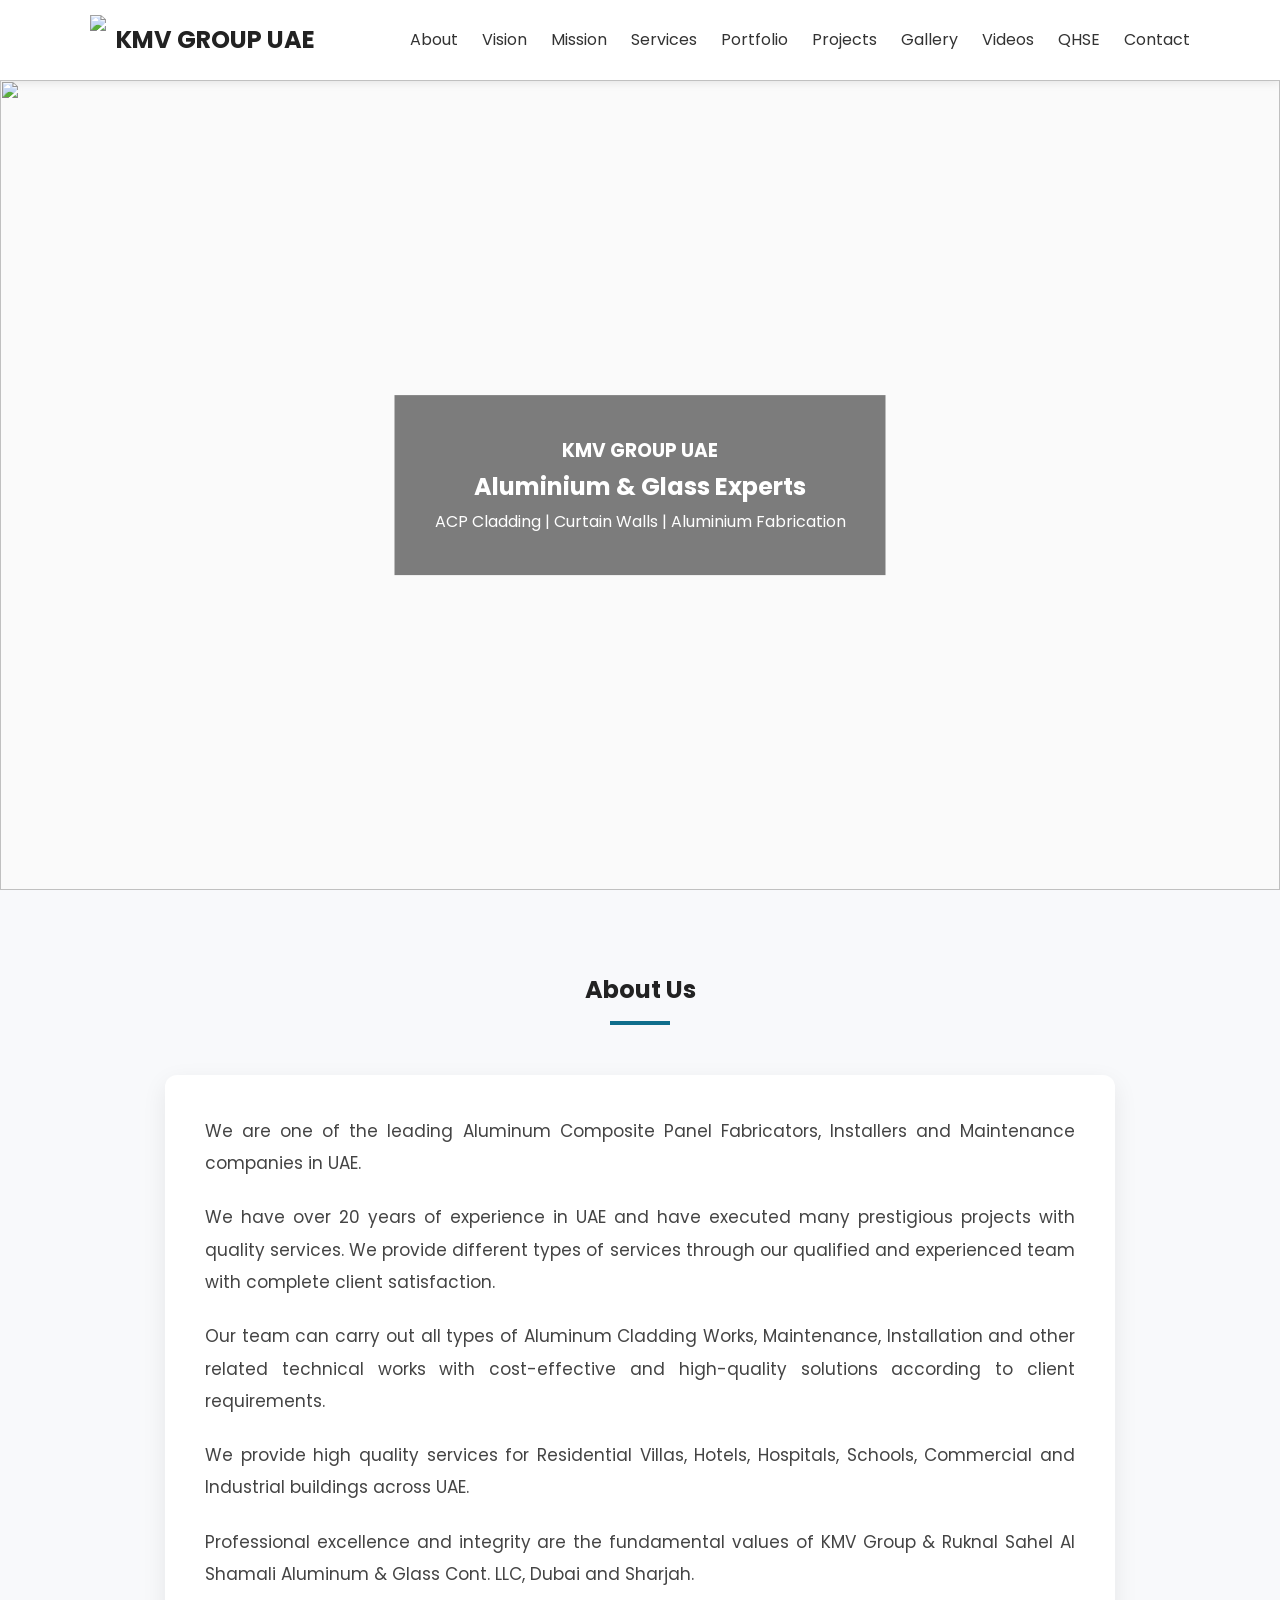
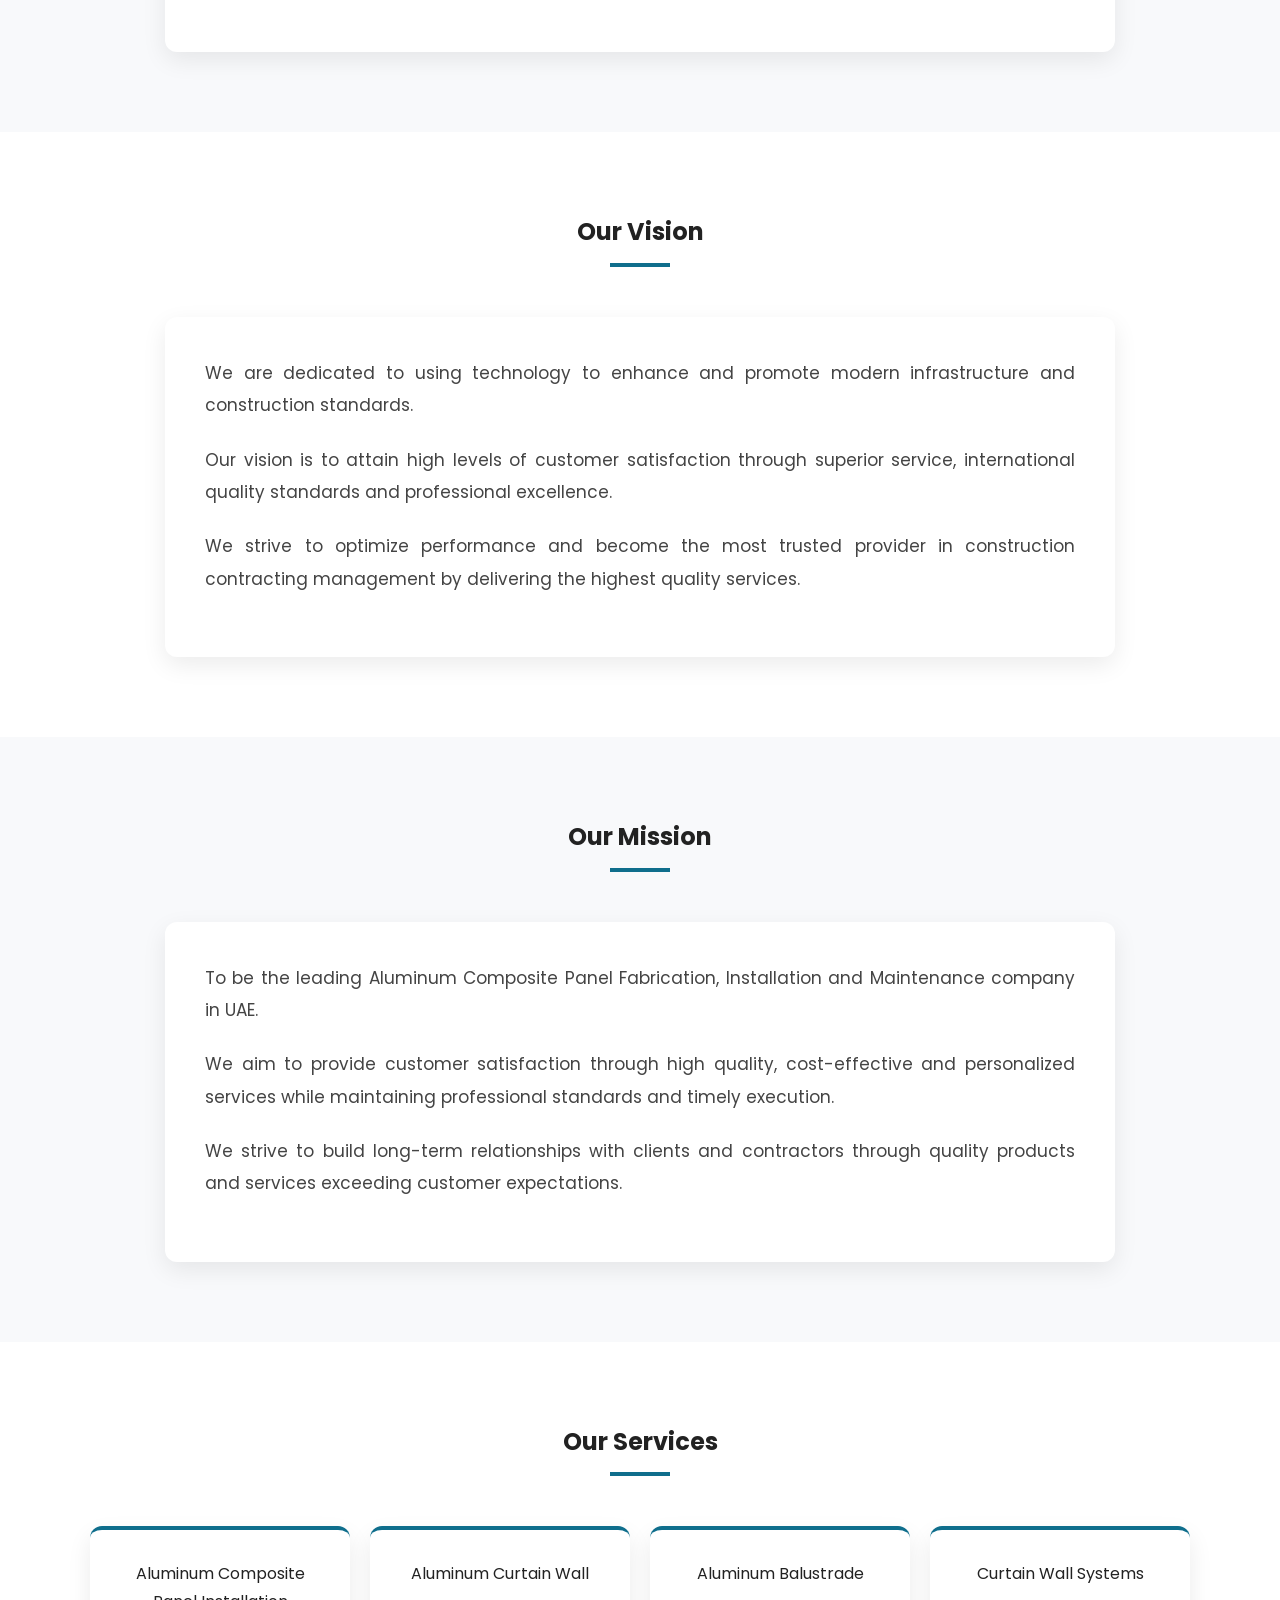
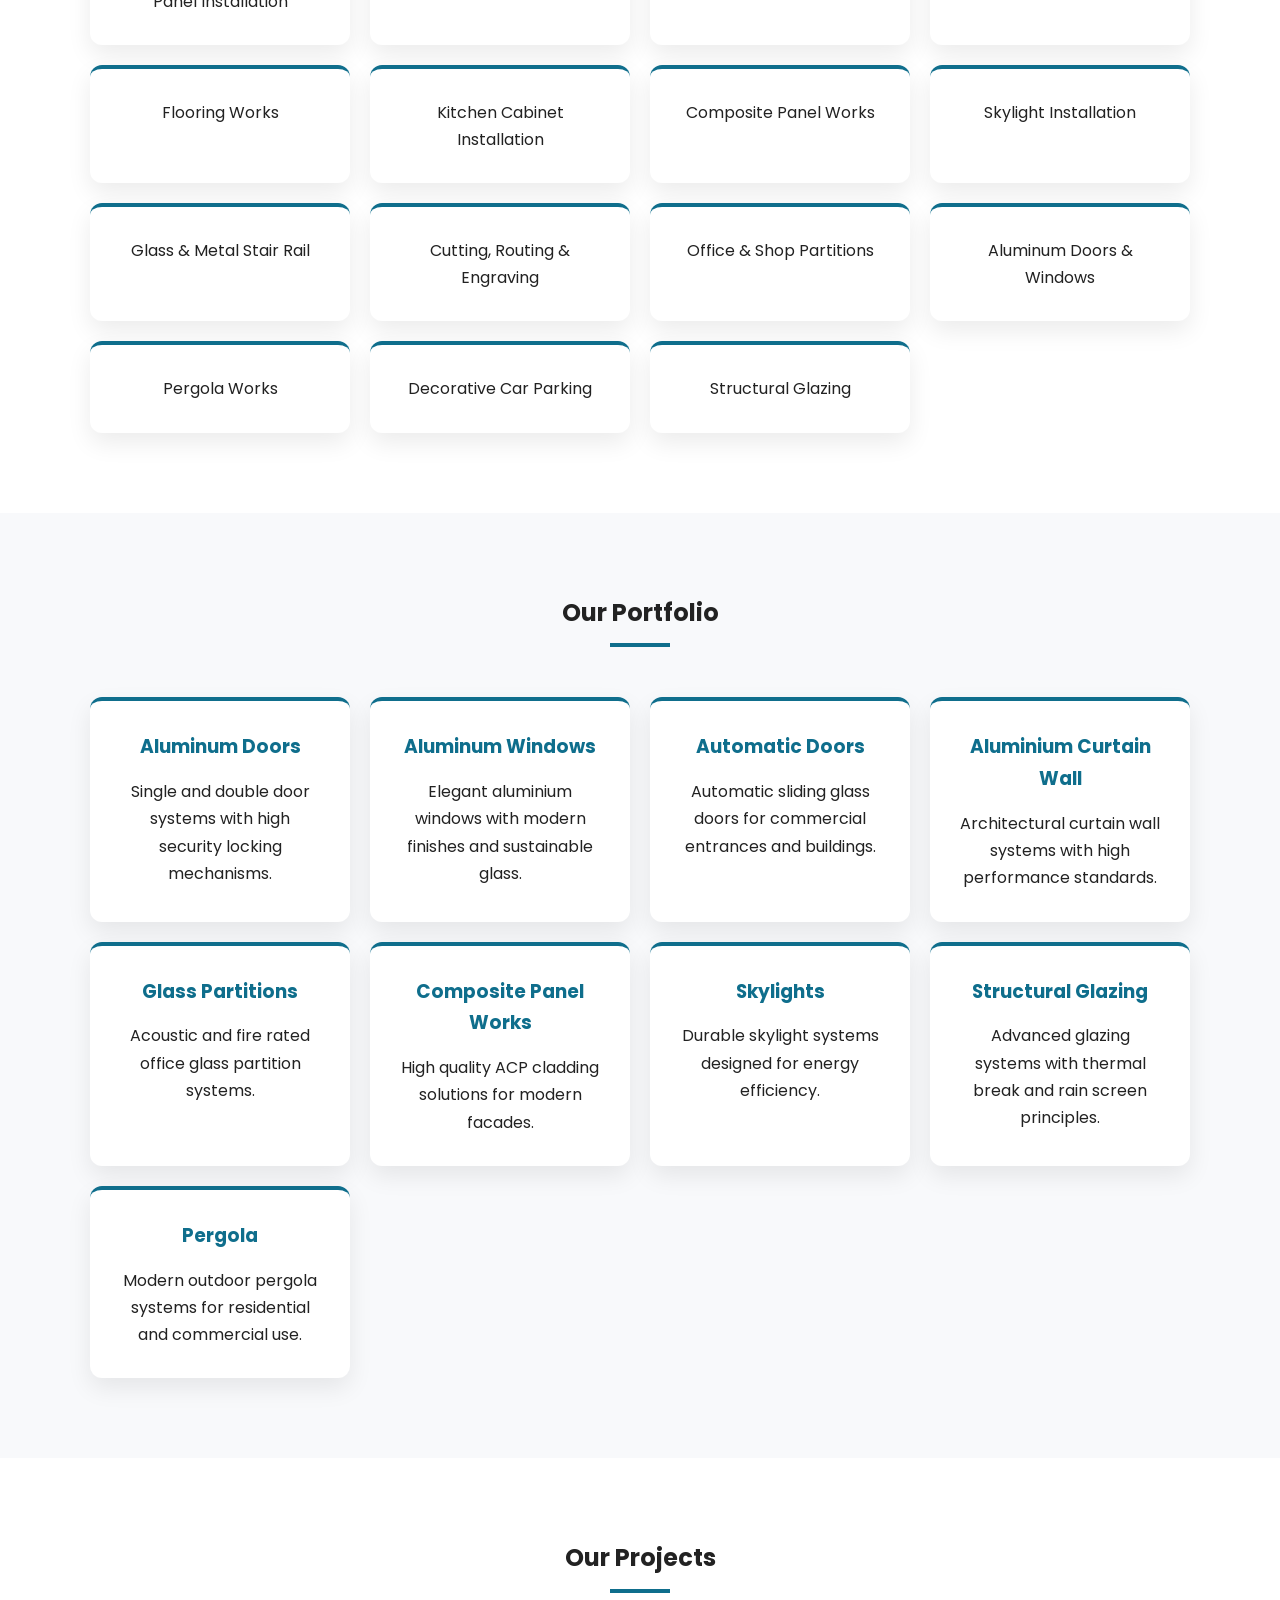
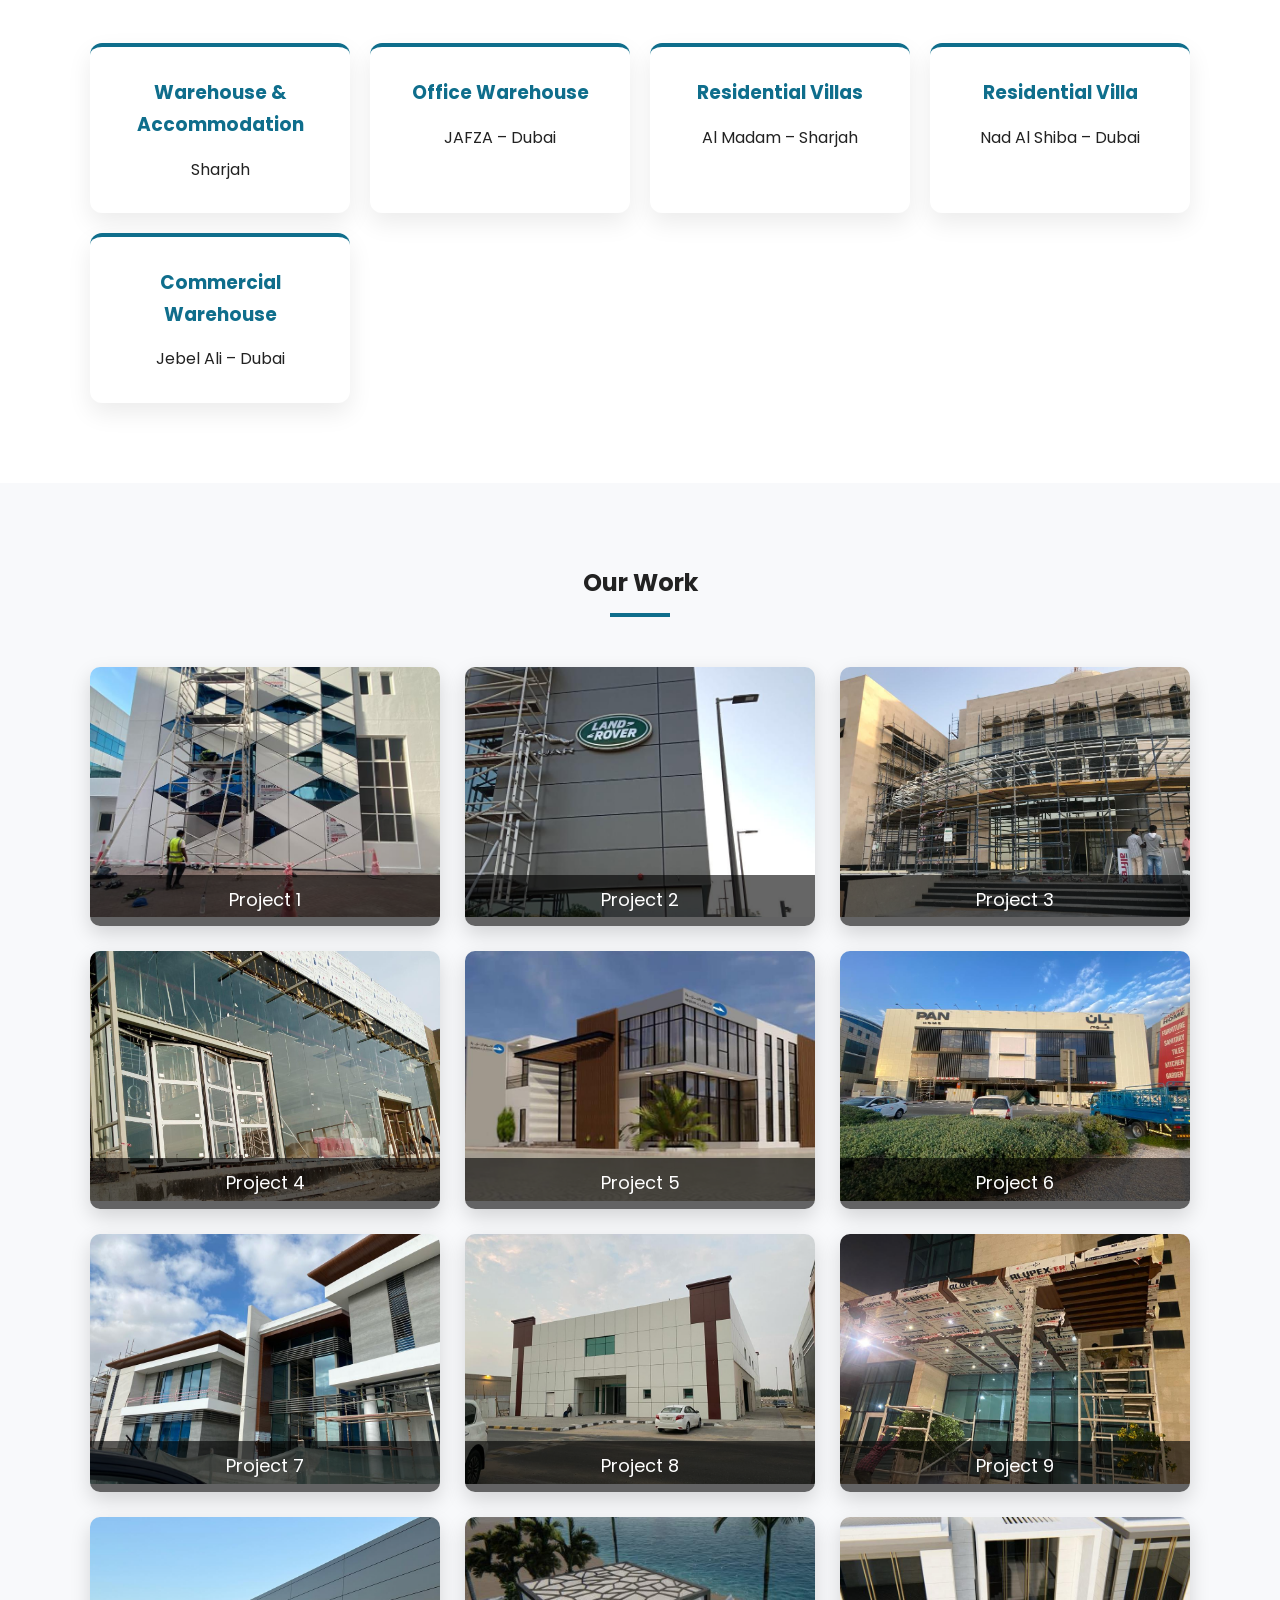
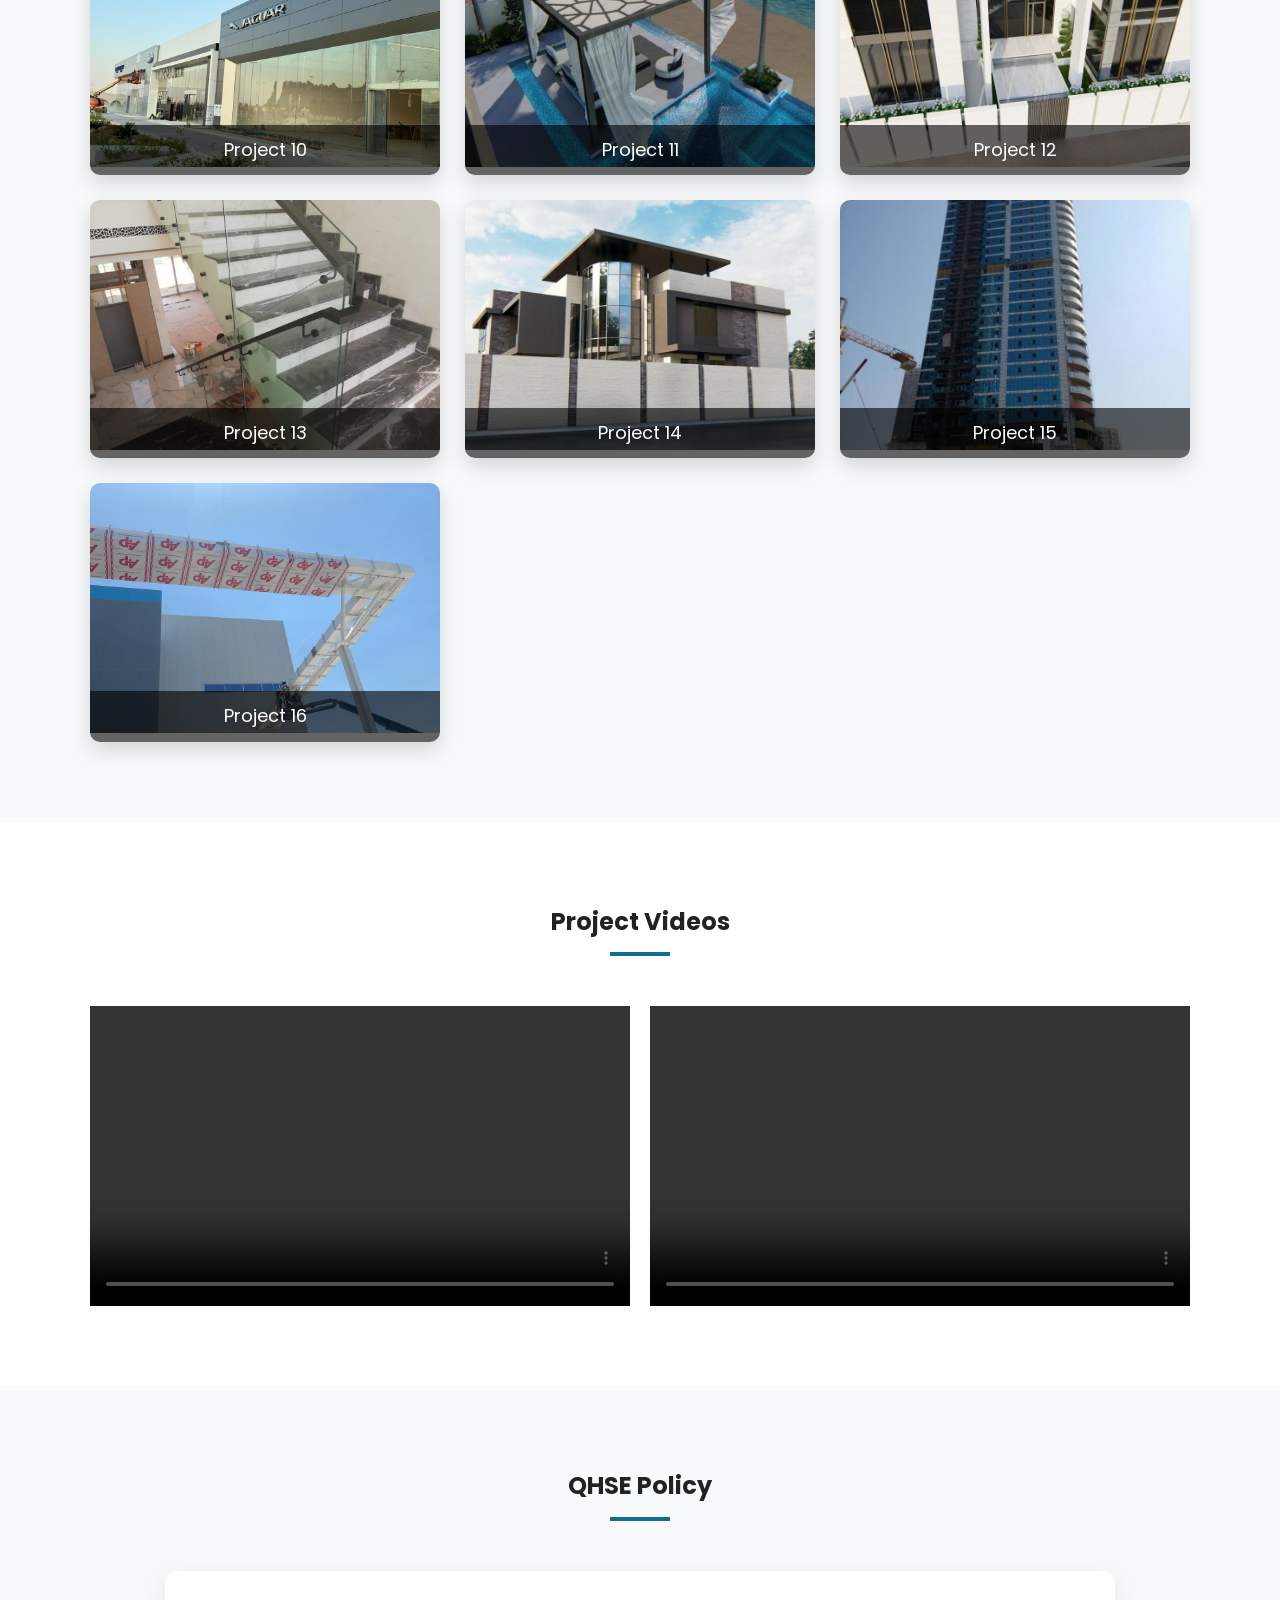
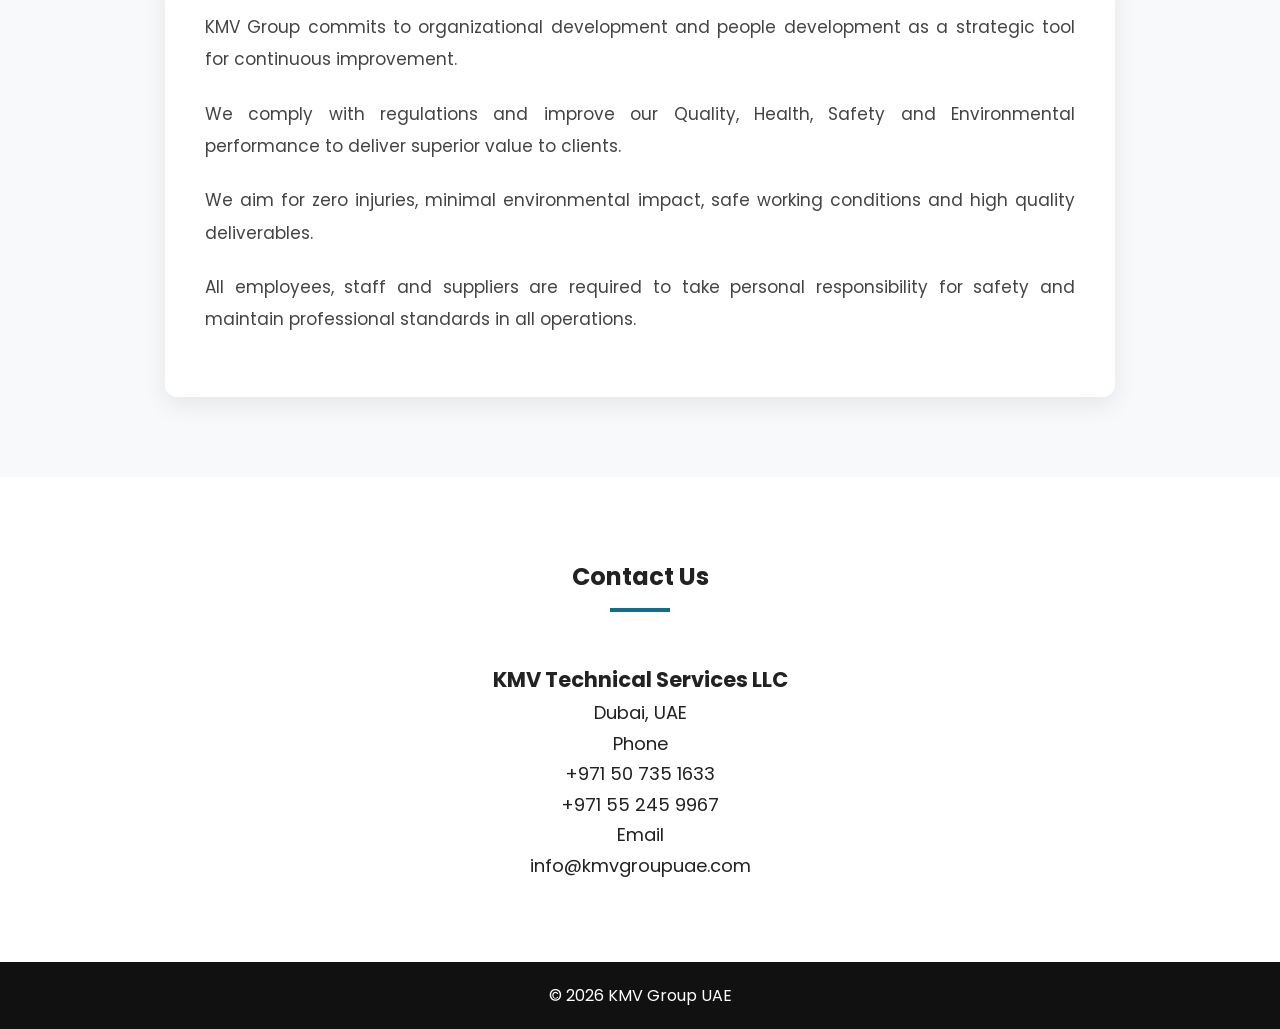
==== commit 0dcaac2f: "new fix" ====
--- a/index.html
+++ b/index.html
@@ -26,12 +26,18 @@
 </div>
 
 <nav>
+
 <a href="#about">About</a>
+<a href="#vision">Vision</a>
+<a href="#mission">Mission</a>
 <a href="#services">Services</a>
+<a href="#portfolio">Portfolio</a>
 <a href="#projects">Projects</a>
 <a href="#gallery">Gallery</a>
 <a href="#videos">Videos</a>
+<a href="#qhse">QHSE</a>
 <a href="#contact">Contact</a>
+
 </nav>
 
 </div>
@@ -105,6 +111,70 @@
 </div>
 
 </div>
+</section>
+
+<section id="vision" class="section">
+
+<div class="container">
+
+<div class="section-title">
+<h2>Our Vision</h2>
+<span></span>
+</div>
+
+<div class="about-box">
+
+<p>
+We are dedicated to using technology to enhance and promote
+modern infrastructure and construction standards.
+</p>
+
+<p>
+Our vision is to attain high levels of customer satisfaction through
+superior service, international quality standards and professional excellence.
+</p>
+
+<p>
+We strive to optimize performance and become the most trusted provider
+in construction contracting management by delivering the highest quality services.
+</p>
+
+</div>
+
+</div>
+
+</section>
+
+<section id="mission" class="section">
+
+<div class="container">
+
+<div class="section-title">
+<h2>Our Mission</h2>
+<span></span>
+</div>
+
+<div class="about-box">
+
+<p>
+To be the leading Aluminum Composite Panel Fabrication,
+Installation and Maintenance company in UAE.
+</p>
+
+<p>
+We aim to provide customer satisfaction through high quality,
+cost-effective and personalized services while maintaining
+professional standards and timely execution.
+</p>
+
+<p>
+We strive to build long-term relationships with clients and contractors
+through quality products and services exceeding customer expectations.
+</p>
+
+</div>
+
+</div>
 
 </section>
 <section id="services" class="section">
@@ -116,12 +186,93 @@
 
 <div class="container grid">
 
-<div class="card">ACP Cladding Works</div>
+<div class="card">Aluminum Composite Panel Installation</div>
+
+<div class="card">Aluminum Curtain Wall</div>
+
+<div class="card">Aluminum Balustrade</div>
+
 <div class="card">Curtain Wall Systems</div>
-<div class="card">Glass Partitions</div>
-<div class="card">Aluminium Doors & Windows</div>
-<div class="card">Skylights & Pergolas</div>
-<div class="card">Interior Fitouts</div>
+
+<div class="card">Flooring Works</div>
+
+<div class="card">Kitchen Cabinet Installation</div>
+
+<div class="card">Composite Panel Works</div>
+
+<div class="card">Skylight Installation</div>
+
+<div class="card">Glass & Metal Stair Rail</div>
+
+<div class="card">Cutting, Routing & Engraving</div>
+
+<div class="card">Office & Shop Partitions</div>
+
+<div class="card">Aluminum Doors & Windows</div>
+
+<div class="card">Pergola Works</div>
+
+<div class="card">Decorative Car Parking</div>
+
+<div class="card">Structural Glazing</div>
+
+</div>
+
+</section>
+
+<section id="portfolio" class="section">
+
+<div class="section-title">
+<h2>Our Portfolio</h2>
+<span></span>
+</div>
+
+<div class="container grid">
+
+<div class="card">
+<h3>Aluminum Doors</h3>
+<p>Single and double door systems with high security locking mechanisms.</p>
+</div>
+
+<div class="card">
+<h3>Aluminum Windows</h3>
+<p>Elegant aluminium windows with modern finishes and sustainable glass.</p>
+</div>
+
+<div class="card">
+<h3>Automatic Doors</h3>
+<p>Automatic sliding glass doors for commercial entrances and buildings.</p>
+</div>
+
+<div class="card">
+<h3>Aluminium Curtain Wall</h3>
+<p>Architectural curtain wall systems with high performance standards.</p>
+</div>
+
+<div class="card">
+<h3>Glass Partitions</h3>
+<p>Acoustic and fire rated office glass partition systems.</p>
+</div>
+
+<div class="card">
+<h3>Composite Panel Works</h3>
+<p>High quality ACP cladding solutions for modern facades.</p>
+</div>
+
+<div class="card">
+<h3>Skylights</h3>
+<p>Durable skylight systems designed for energy efficiency.</p>
+</div>
+
+<div class="card">
+<h3>Structural Glazing</h3>
+<p>Advanced glazing systems with thermal break and rain screen principles.</p>
+</div>
+
+<div class="card">
+<h3>Pergola</h3>
+<p>Modern outdoor pergola systems for residential and commercial use.</p>
+</div>
 
 </div>
 
@@ -200,6 +351,39 @@
 
 </section>
 
+<section id="qhse" class="section">
+
+<div class="section-title">
+<h2>QHSE Policy</h2>
+<span></span>
+</div>
+
+<div class="container about-box">
+
+<p>
+KMV Group commits to organizational development and people development
+as a strategic tool for continuous improvement.
+</p>
+
+<p>
+We comply with regulations and improve our Quality, Health,
+Safety and Environmental performance to deliver superior value to clients.
+</p>
+
+<p>
+We aim for zero injuries, minimal environmental impact,
+safe working conditions and high quality deliverables.
+</p>
+
+<p>
+All employees, staff and suppliers are required to take personal responsibility
+for safety and maintain professional standards in all operations.
+</p>
+
+</div>
+
+</section>
+
 
 <section id="contact" class="section">
 
--- a/style.css
+++ b/style.css
@@ -306,4 +306,35 @@
 text-align:left;
 }
 
+}
+
+html{
+scroll-behavior:smooth;
+}
+
+body{
+background:#fafafa;
+color:#222;
+line-height:1.7;
+}
+
+.section:nth-child(even){
+background:#fff;
+}
+
+.section:nth-child(odd){
+background:#f8f9fb;
+}
+
+.card{
+background:white;
+padding:30px;
+border-radius:12px;
+box-shadow:0 10px 25px rgba(0,0,0,0.08);
+border-top:4px solid #0f6e8c;
+}
+
+.card h3{
+margin-bottom:15px;
+color:#0f6e8c;
 }
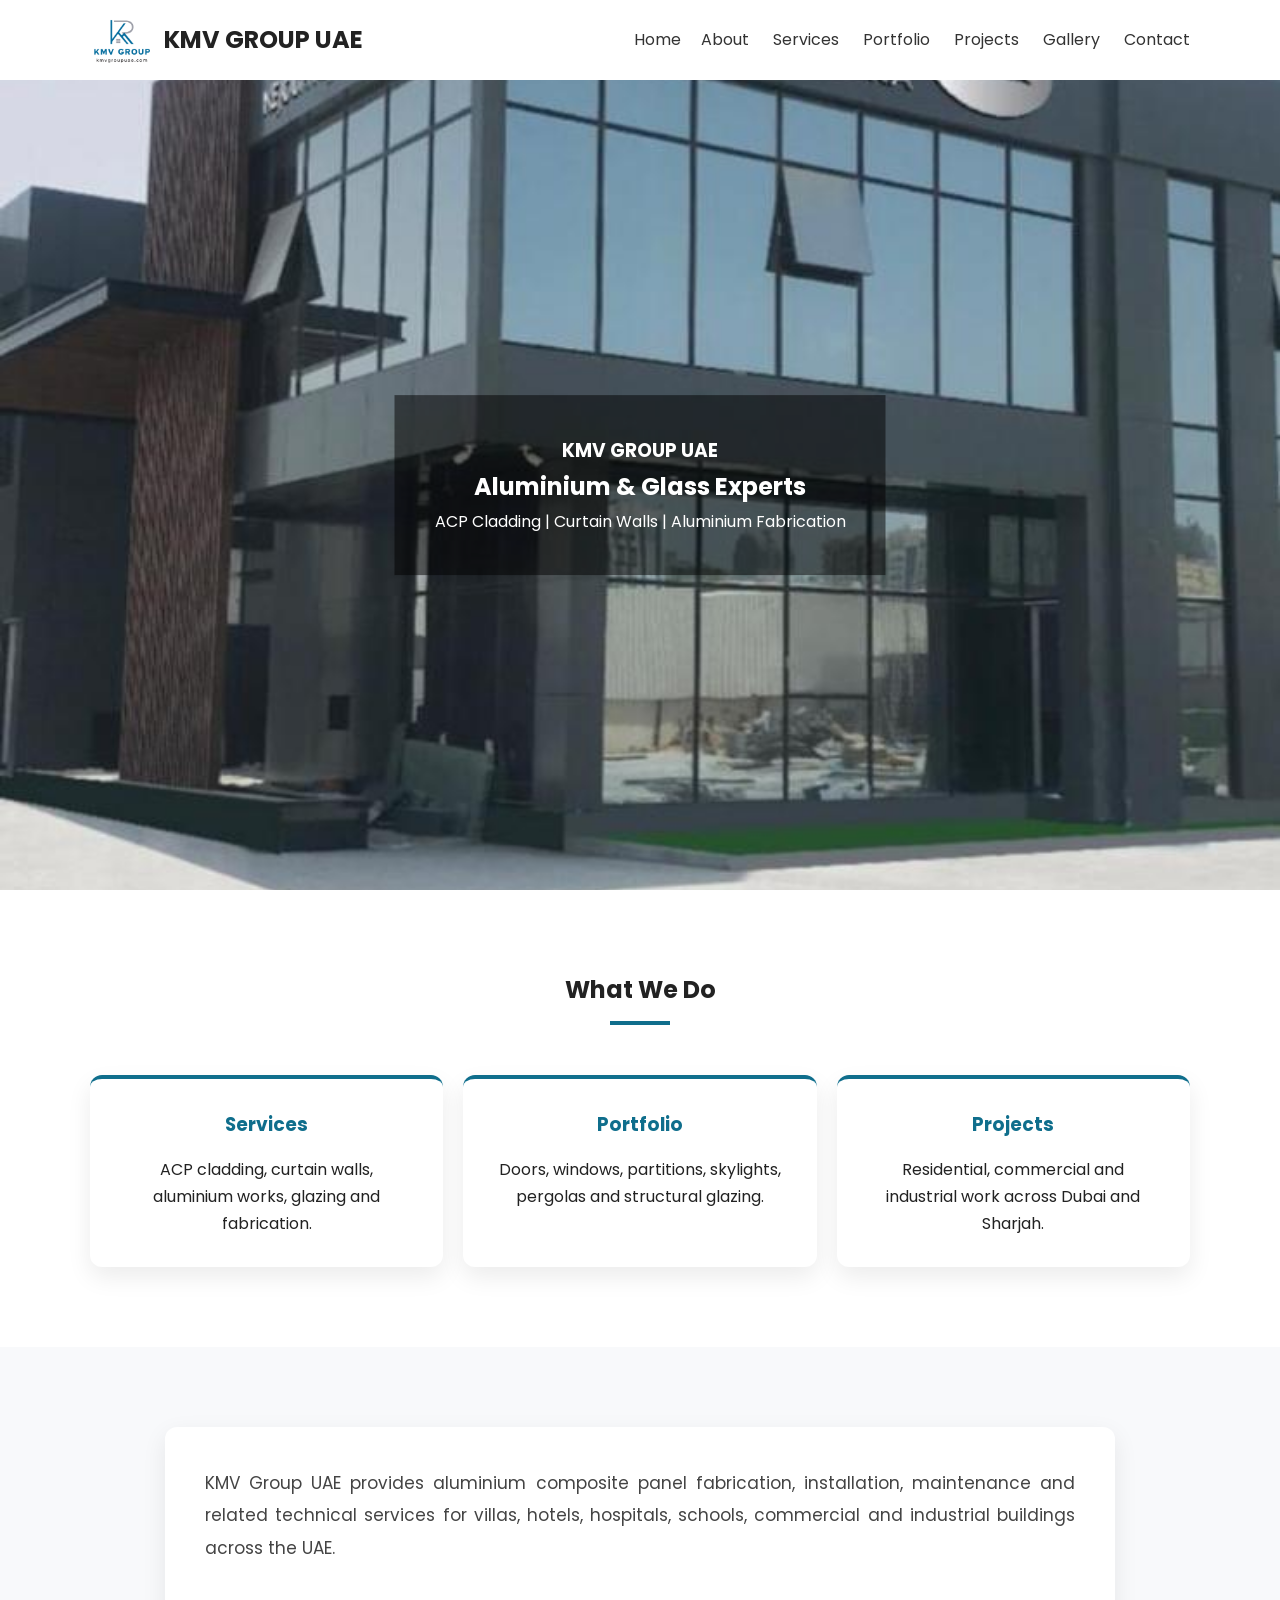
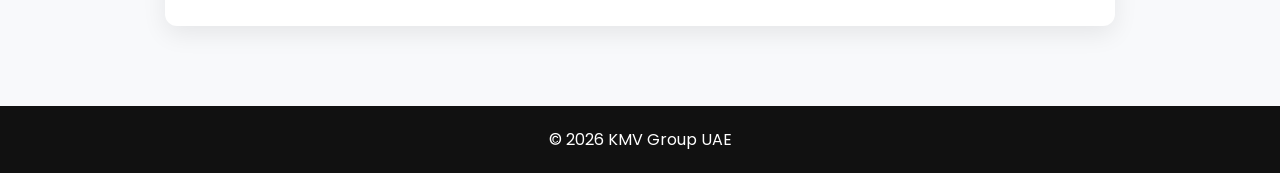
==== commit e4190cd0: "new fix" ====
--- a/index.html
+++ b/index.html
@@ -1,431 +1,96 @@
-<!DOCTYPE html>
-<html lang="en">
-
-<head>
-
-<meta charset="UTF-8">
-<meta name="viewport" content="width=device-width, initial-scale=1.0">
-
-<title>KMV Group UAE</title>
-
-<link rel="stylesheet" href="style.css">
-
-<link href="https://fonts.googleapis.com/css2?family=Poppins:wght@300;400;500;600&display=swap" rel="stylesheet">
-
-</head>
-
-<body>
-
-<header>
-
-<div class="container nav">
-
-<div class="logo">
-<img src="logo.png">
-<h2>KMV GROUP UAE</h2>
-</div>
-
-<nav>
-
-<a href="#about">About</a>
-<a href="#vision">Vision</a>
-<a href="#mission">Mission</a>
-<a href="#services">Services</a>
-<a href="#portfolio">Portfolio</a>
-<a href="#projects">Projects</a>
-<a href="#gallery">Gallery</a>
-<a href="#videos">Videos</a>
-<a href="#qhse">QHSE</a>
-<a href="#contact">Contact</a>
-
-</nav>
-
-</div>
-
-</header>
-
-
-<section class="hero">
-
-<div class="slider">
-
-<img src="images/image 55.jpeg" class="slide active">
-<img src="images/image 59.jpeg" class="slide">
-<img src="images/image 61.jpeg" class="slide">
-<img src="images/image 63.jpeg" class="slide">
-<img src="images/image 42.jpeg" class="slide">
-
-</div>
-
-<div class="hero-text">
-
-<h3>KMV GROUP UAE</h3>
-<h1>Aluminium & Glass Experts</h1>
-<p>ACP Cladding | Curtain Walls | Aluminium Fabrication</p>
-
-</div>
-
-</section>
-
-
-<section id="about" class="section">
-
-<div class="container">
-
-<div class="section-title">
-<h2>About Us</h2>
-<span></span>
-</div>
-
-<div class="about-box">
-
-<p>
-We are one of the leading Aluminum Composite Panel Fabricators,
-Installers and Maintenance companies in UAE.
-</p>
-
-<p>
-We have over 20 years of experience in UAE and have executed many
-prestigious projects with quality services. We provide different types
-of services through our qualified and experienced team with complete
-client satisfaction.
-</p>
-
-<p>
-Our team can carry out all types of Aluminum Cladding Works,
-Maintenance, Installation and other related technical works with
-cost-effective and high-quality solutions according to client requirements.
-</p>
-
-<p>
-We provide high quality services for Residential Villas, Hotels,
-Hospitals, Schools, Commercial and Industrial buildings across UAE.
-</p>
-
-<p>
-Professional excellence and integrity are the fundamental values of
-KMV Group & Ruknal Sahel Al Shamali Aluminum & Glass Cont. LLC,
-Dubai and Sharjah.
-</p>
-
-</div>
-
-</div>
-</section>
-
-<section id="vision" class="section">
-
-<div class="container">
-
-<div class="section-title">
-<h2>Our Vision</h2>
-<span></span>
-</div>
-
-<div class="about-box">
-
-<p>
-We are dedicated to using technology to enhance and promote
-modern infrastructure and construction standards.
-</p>
-
-<p>
-Our vision is to attain high levels of customer satisfaction through
-superior service, international quality standards and professional excellence.
-</p>
-
-<p>
-We strive to optimize performance and become the most trusted provider
-in construction contracting management by delivering the highest quality services.
-</p>
-
-</div>
-
-</div>
-
-</section>
-
-<section id="mission" class="section">
-
-<div class="container">
-
-<div class="section-title">
-<h2>Our Mission</h2>
-<span></span>
-</div>
-
-<div class="about-box">
-
-<p>
-To be the leading Aluminum Composite Panel Fabrication,
-Installation and Maintenance company in UAE.
-</p>
-
-<p>
-We aim to provide customer satisfaction through high quality,
-cost-effective and personalized services while maintaining
-professional standards and timely execution.
-</p>
-
-<p>
-We strive to build long-term relationships with clients and contractors
-through quality products and services exceeding customer expectations.
-</p>
-
-</div>
-
-</div>
-
-</section>
-<section id="services" class="section">
-
-<div class="section-title">
-<h2>Our Services</h2>
-<span></span>
-</div>
-
-<div class="container grid">
-
-<div class="card">Aluminum Composite Panel Installation</div>
-
-<div class="card">Aluminum Curtain Wall</div>
-
-<div class="card">Aluminum Balustrade</div>
-
-<div class="card">Curtain Wall Systems</div>
-
-<div class="card">Flooring Works</div>
-
-<div class="card">Kitchen Cabinet Installation</div>
-
-<div class="card">Composite Panel Works</div>
-
-<div class="card">Skylight Installation</div>
-
-<div class="card">Glass & Metal Stair Rail</div>
-
-<div class="card">Cutting, Routing & Engraving</div>
-
-<div class="card">Office & Shop Partitions</div>
-
-<div class="card">Aluminum Doors & Windows</div>
-
-<div class="card">Pergola Works</div>
-
-<div class="card">Decorative Car Parking</div>
-
-<div class="card">Structural Glazing</div>
-
-</div>
-
-</section>
-
-<section id="portfolio" class="section">
-
-<div class="section-title">
-<h2>Our Portfolio</h2>
-<span></span>
-</div>
-
-<div class="container grid">
-
-<div class="card">
-<h3>Aluminum Doors</h3>
-<p>Single and double door systems with high security locking mechanisms.</p>
-</div>
-
-<div class="card">
-<h3>Aluminum Windows</h3>
-<p>Elegant aluminium windows with modern finishes and sustainable glass.</p>
-</div>
-
-<div class="card">
-<h3>Automatic Doors</h3>
-<p>Automatic sliding glass doors for commercial entrances and buildings.</p>
-</div>
-
-<div class="card">
-<h3>Aluminium Curtain Wall</h3>
-<p>Architectural curtain wall systems with high performance standards.</p>
-</div>
-
-<div class="card">
-<h3>Glass Partitions</h3>
-<p>Acoustic and fire rated office glass partition systems.</p>
-</div>
-
-<div class="card">
-<h3>Composite Panel Works</h3>
-<p>High quality ACP cladding solutions for modern facades.</p>
-</div>
-
-<div class="card">
-<h3>Skylights</h3>
-<p>Durable skylight systems designed for energy efficiency.</p>
-</div>
-
-<div class="card">
-<h3>Structural Glazing</h3>
-<p>Advanced glazing systems with thermal break and rain screen principles.</p>
-</div>
-
-<div class="card">
-<h3>Pergola</h3>
-<p>Modern outdoor pergola systems for residential and commercial use.</p>
-</div>
-
-</div>
-
-</section>
-
-
-<section id="projects" class="section">
-
-<div class="section-title">
-<h2>Our Projects</h2>
-<span></span>
-</div>
-
-<div class="container grid">
-
-<div class="card">
-<h3>Warehouse & Accommodation</h3>
-<p>Sharjah</p>
-</div>
-
-<div class="card">
-<h3>Office Warehouse</h3>
-<p>JAFZA – Dubai</p>
-</div>
-
-<div class="card">
-<h3>Residential Villas</h3>
-<p>Al Madam – Sharjah</p>
-</div>
-
-<div class="card">
-<h3>Residential Villa</h3>
-<p>Nad Al Shiba – Dubai</p>
-</div>
-
-<div class="card">
-<h3>Commercial Warehouse</h3>
-<p>Jebel Ali – Dubai</p>
-</div>
-
-</div>
-
-</section>
-
-
-<section id="gallery" class="section">
-
-<div class="section-title">
-<h2>Our Work</h2>
-<span></span>
-</div>
-
-<div class="container project-gallery" id="project-gallery"></div>
-
-</section>
-
-
-<section id="videos" class="section">
-
-<div class="section-title">
-<h2>Project Videos</h2>
-<span></span>
-</div>
-
-<div class="container videos">
-
-<video controls>
-<source src="videos/video 1.mp4">
-</video>
-
-<video controls>
-<source src="videos/video 2.mp4">
-</video>
-
-</div>
-
-</section>
-
-<section id="qhse" class="section">
-
-<div class="section-title">
-<h2>QHSE Policy</h2>
-<span></span>
-</div>
-
-<div class="container about-box">
-
-<p>
-KMV Group commits to organizational development and people development
-as a strategic tool for continuous improvement.
-</p>
-
-<p>
-We comply with regulations and improve our Quality, Health,
-Safety and Environmental performance to deliver superior value to clients.
-</p>
-
-<p>
-We aim for zero injuries, minimal environmental impact,
-safe working conditions and high quality deliverables.
-</p>
-
-<p>
-All employees, staff and suppliers are required to take personal responsibility
-for safety and maintain professional standards in all operations.
-</p>
-
-</div>
-
-</section>
-
-
-<section id="contact" class="section">
-
-<div class="section-title">
-<h2>Contact Us</h2>
-<span></span>
-</div>
-
-<div class="container contact">
-
-<div>
-
-<h3>KMV Technical Services LLC</h3>
-
-<p>Dubai, UAE</p>
-
-<p>Phone</p>
-<p>+971 50 735 1633</p>
-<p>+971 55 245 9967</p>
-
-<p>Email</p>
-<p>info@kmvgroupuae.com</p>
-
-</div>
-
-</div>
-
-</section>
-
-
-<footer>
-
-<p>© 2026 KMV Group UAE</p>
-
-</footer>
-
-
-<div id="lightbox">
-<img id="lightbox-img">
-</div>
-
-<script src="script.js"></script>
-
-</body>
-</html>+<!DOCTYPE html>
+<html lang="en">
+
+<head>
+<meta charset="UTF-8">
+<meta name="viewport" content="width=device-width, initial-scale=1.0">
+<meta name="description" content="KMV Group UAE - Aluminium & Glass experts providing ACP cladding, curtain walls and aluminium fabrication across UAE.">
+<title>KMV Group UAE</title>
+<link rel="stylesheet" href="style.css">
+<link href="https://fonts.googleapis.com/css2?family=Poppins:wght@300;400;500;600&display=swap" rel="stylesheet">
+</head>
+
+<body>
+<a class="skip-link" href="#main-content">Skip to content</a>
+
+<header>
+<div class="container nav">
+<a class="logo" href="index.html">
+<img src="logo.PNG" alt="KMV Group UAE logo">
+<h2>KMV GROUP UAE</h2>
+</a>
+
+<nav>
+
+<a href="index.html">Home</a><a href="about.html">About</a>
+<a href="services.html">Services</a>
+<a href="portfolio.html">Portfolio</a>
+<a href="projects.html">Projects</a>
+<a href="gallery.html">Gallery</a>
+<a href="contact.html">Contact</a>
+</nav>
+</div>
+</header>
+
+<main id="main-content" role="main">
+<section class="hero">
+<div class="slider">
+<img src="Images/image-55.jpeg" class="slide active" alt="KMV aluminium and glass project">
+<img src="Images/image-59.jpeg" class="slide" alt="KMV facade project">
+<img src="Images/image-61.jpeg" class="slide" alt="KMV cladding project">
+<img src="Images/image-63.jpeg" class="slide" alt="KMV completed site work">
+<img src="Images/image-42.jpeg" class="slide" alt="KMV glass and aluminium installation">
+</div>
+
+<div class="hero-text">
+<h3>KMV GROUP UAE</h3>
+<h1>Aluminium & Glass Experts</h1>
+<p>ACP Cladding | Curtain Walls | Aluminium Fabrication</p>
+</div>
+</section>
+
+<section class="section">
+<div class="container">
+<div class="section-title">
+<h2>What We Do</h2>
+<span></span>
+</div>
+
+<div class="grid">
+<a class="card link-card" href="services.html">
+<h3>Services</h3>
+<p>ACP cladding, curtain walls, aluminium works, glazing and fabrication.</p>
+</a>
+
+<a class="card link-card" href="portfolio.html">
+<h3>Portfolio</h3>
+<p>Doors, windows, partitions, skylights, pergolas and structural glazing.</p>
+</a>
+
+<a class="card link-card" href="projects.html">
+<h3>Projects</h3>
+<p>Residential, commercial and industrial work across Dubai and Sharjah.</p>
+</a>
+</div>
+</div>
+</section>
+
+<section class="section">
+<div class="container about-box">
+<p>
+KMV Group UAE provides aluminium composite panel fabrication, installation,
+maintenance and related technical services for villas, hotels, hospitals,
+schools, commercial and industrial buildings across the UAE.
+</p>
+</div>
+</section>
+
+</main>
+
+<footer>
+<p>© 2026 KMV Group UAE</p>
+</footer>
+
+<script src="script.js"></script>
+</body>
+</html>
--- a/style.css
+++ b/style.css
@@ -5,6 +5,28 @@
 font-family:Poppins;
 }
 
+/* skip link for keyboard users */
+.skip-link{
+  position:absolute;
+  left:-999px;
+  top:auto;
+  width:1px;
+  height:1px;
+  overflow:hidden;
+}
+.skip-link:focus{
+  left:10px;
+  top:10px;
+  width:auto;
+  height:auto;
+  padding:8px 12px;
+  background:#0f6e8c;
+  color:#fff;
+  z-index:9999;
+  border-radius:4px;
+  text-decoration:none;
+}
+
 .container{
 width:90%;
 max-width:1100px;
@@ -26,6 +48,8 @@
 .logo{
 display:flex;
 align-items:center;
+text-decoration:none;
+color:#222;
 }
 
 .logo img{
@@ -37,6 +61,28 @@
 margin-left:20px;
 text-decoration:none;
 color:#333;
+}
+
+.page-hero{
+background:#0f6e8c;
+color:white;
+padding:80px 0;
+}
+
+.page-hero h1{
+font-size:42px;
+margin-bottom:12px;
+}
+
+.page-hero p{
+font-size:18px;
+max-width:760px;
+}
+
+.link-card{
+display:block;
+text-decoration:none;
+color:inherit;
 }
 
 .hero{
@@ -300,6 +346,22 @@
 
 @media(max-width:768px){
 
+.nav{
+align-items:flex-start;
+flex-direction:column;
+gap:15px;
+}
+
+nav{
+display:flex;
+flex-wrap:wrap;
+gap:10px 16px;
+}
+
+nav a{
+margin-left:0;
+}
+
 .about-box{
 padding:25px;
 font-size:16px;
@@ -316,6 +378,30 @@
 background:#fafafa;
 color:#222;
 line-height:1.7;
+opacity:0;
+transition:opacity .28s ease;
+}
+
+body.page-ready{
+opacity:1;
+}
+
+body.page-exit{
+opacity:1;
+}
+
+main{
+transform:translateY(14px);
+transition:transform .42s ease, opacity .42s ease;
+}
+
+body.page-ready main{
+transform:translateY(0);
+}
+
+body.page-loading main{
+opacity:.25;
+transform:translateY(-8px);
 }
 
 .section:nth-child(even){
@@ -337,4 +423,4 @@
 .card h3{
 margin-bottom:15px;
 color:#0f6e8c;
-}+}
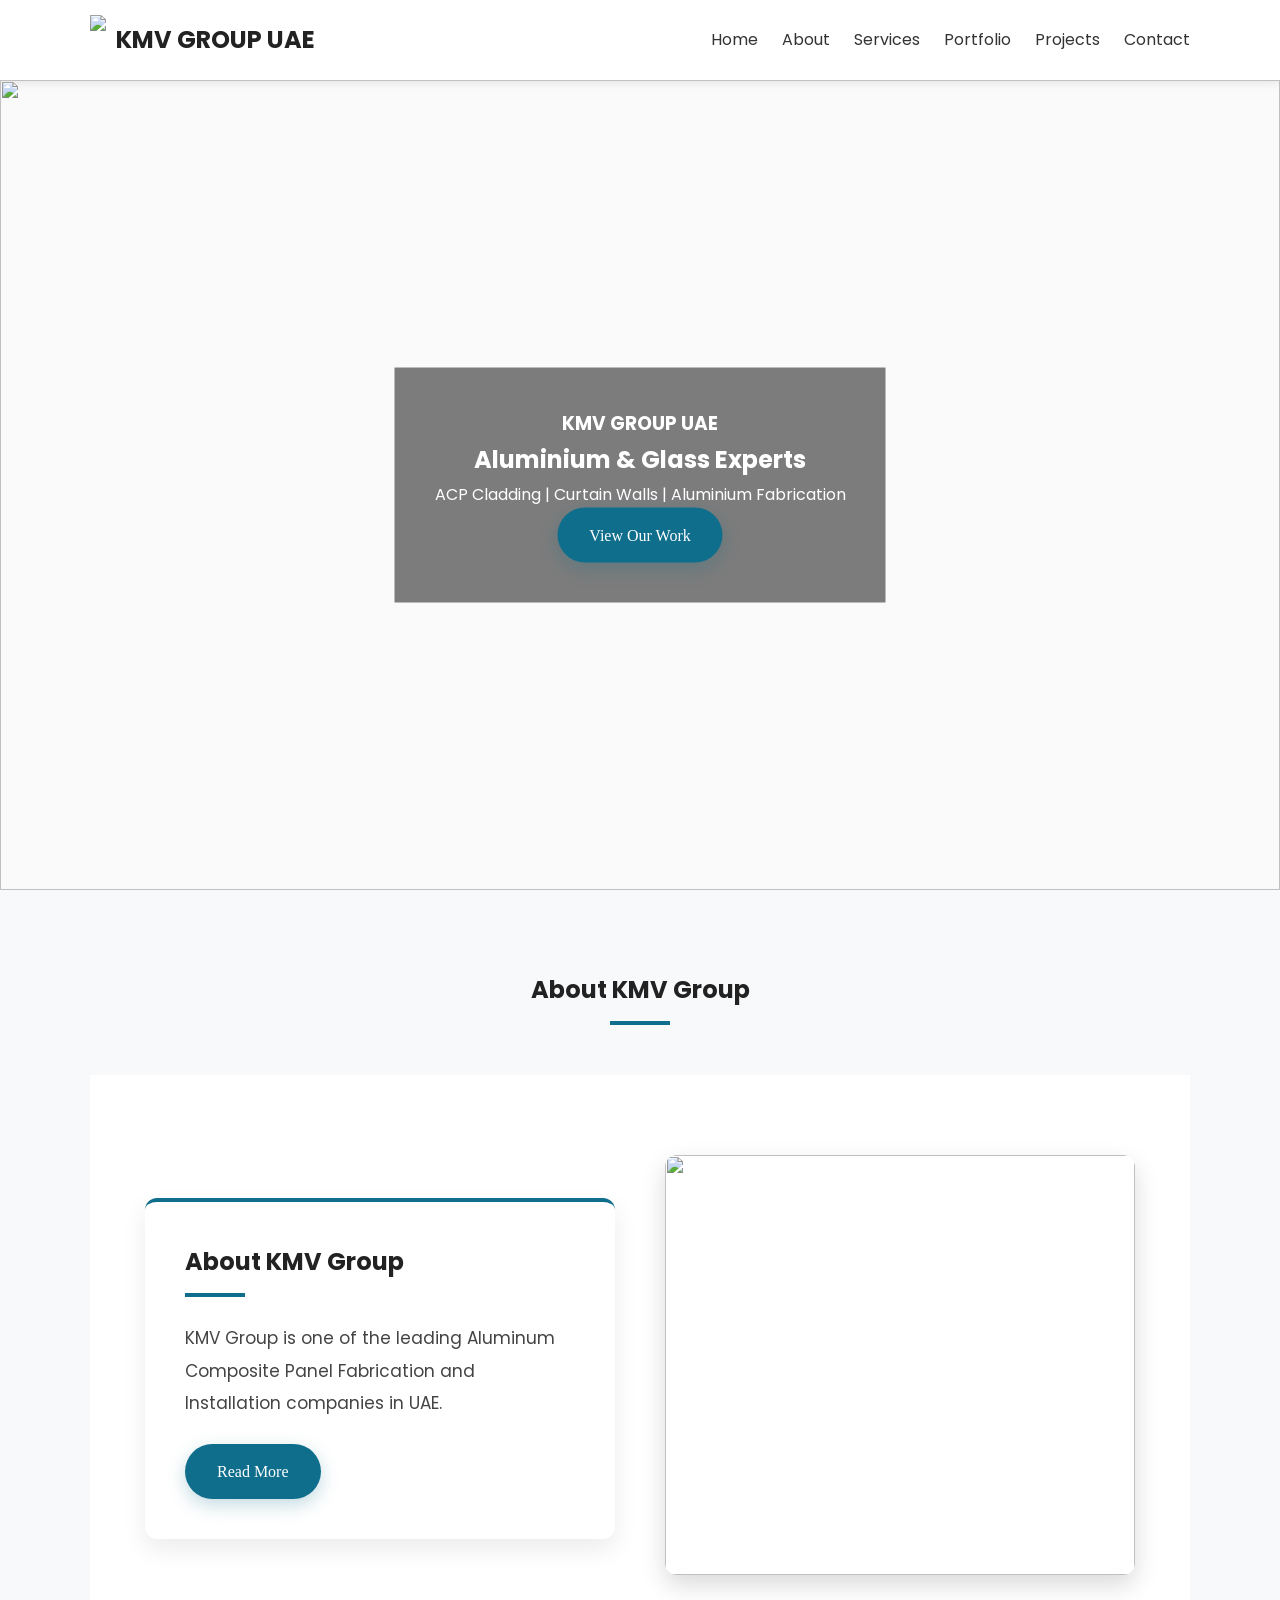
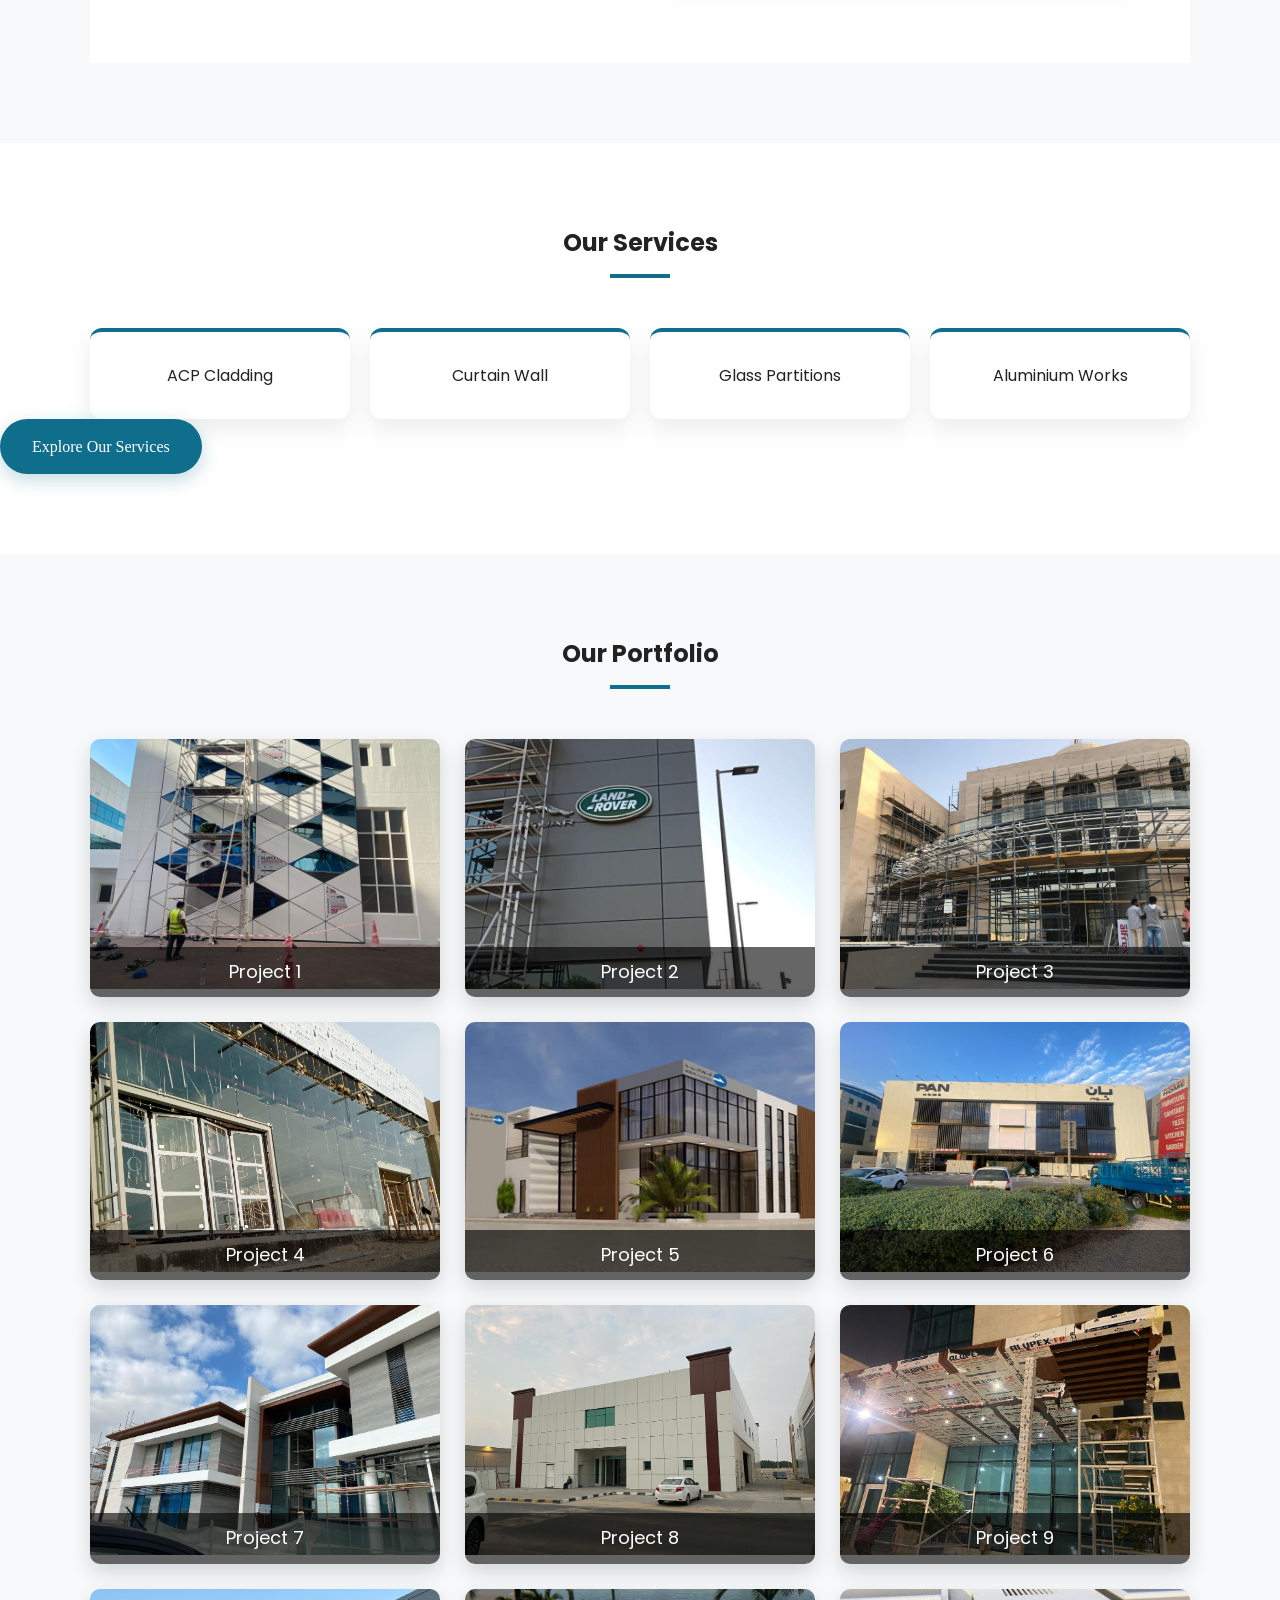
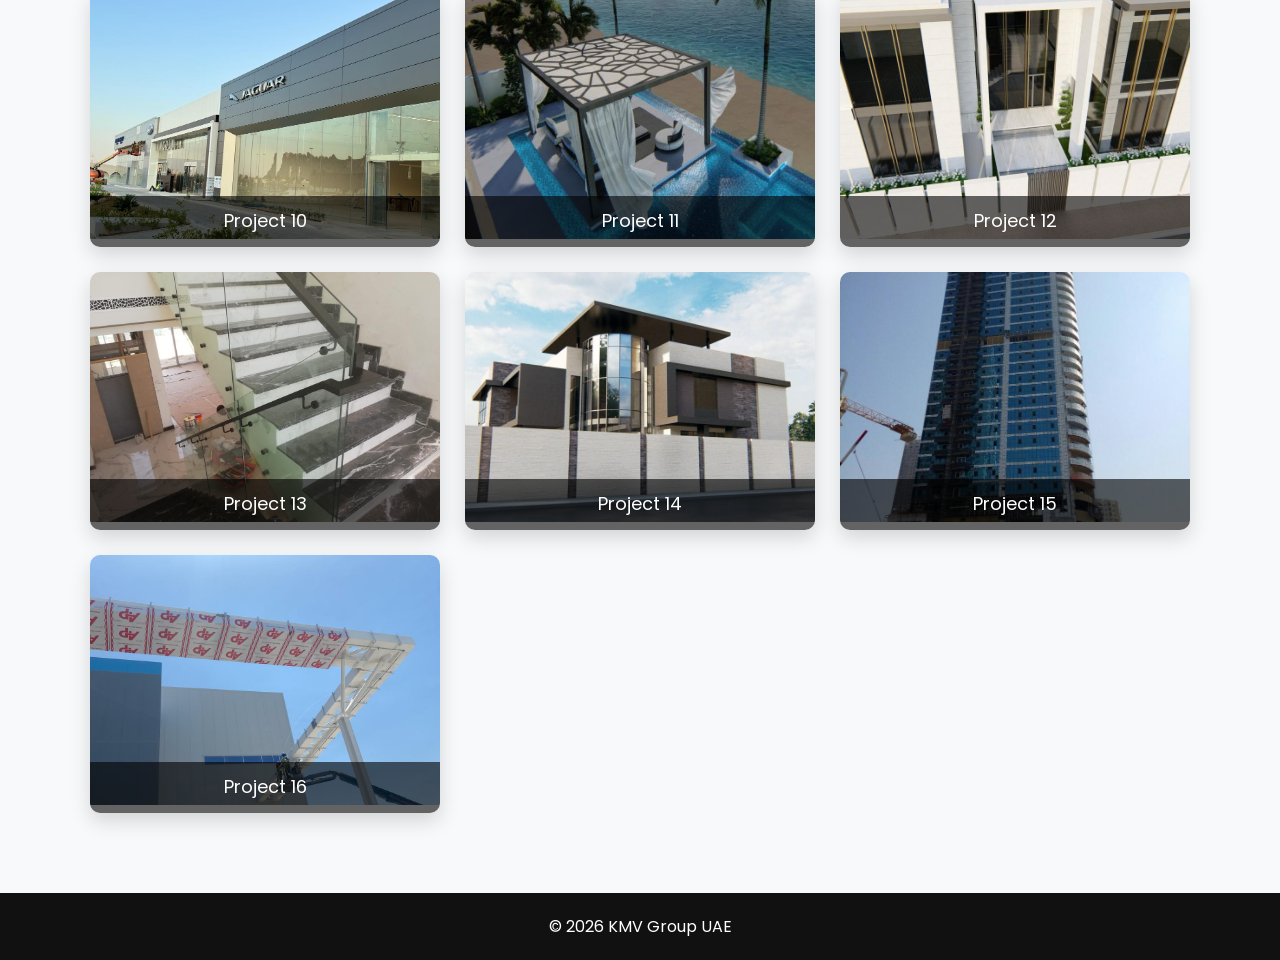
==== commit 3ba58c14: "my fix" ====
--- a/index.html
+++ b/index.html
@@ -1,96 +1,185 @@
-<!DOCTYPE html>
-<html lang="en">
-
-<head>
-<meta charset="UTF-8">
-<meta name="viewport" content="width=device-width, initial-scale=1.0">
-<meta name="description" content="KMV Group UAE - Aluminium & Glass experts providing ACP cladding, curtain walls and aluminium fabrication across UAE.">
-<title>KMV Group UAE</title>
-<link rel="stylesheet" href="style.css">
-<link href="https://fonts.googleapis.com/css2?family=Poppins:wght@300;400;500;600&display=swap" rel="stylesheet">
-</head>
-
-<body>
-<a class="skip-link" href="#main-content">Skip to content</a>
-
-<header>
-<div class="container nav">
-<a class="logo" href="index.html">
-<img src="logo.PNG" alt="KMV Group UAE logo">
-<h2>KMV GROUP UAE</h2>
-</a>
-
-<nav>
-
-<a href="index.html">Home</a><a href="about.html">About</a>
-<a href="services.html">Services</a>
-<a href="portfolio.html">Portfolio</a>
-<a href="projects.html">Projects</a>
-<a href="gallery.html">Gallery</a>
-<a href="contact.html">Contact</a>
-</nav>
-</div>
-</header>
-
-<main id="main-content" role="main">
-<section class="hero">
-<div class="slider">
-<img src="Images/image-55.jpeg" class="slide active" alt="KMV aluminium and glass project">
-<img src="Images/image-59.jpeg" class="slide" alt="KMV facade project">
-<img src="Images/image-61.jpeg" class="slide" alt="KMV cladding project">
-<img src="Images/image-63.jpeg" class="slide" alt="KMV completed site work">
-<img src="Images/image-42.jpeg" class="slide" alt="KMV glass and aluminium installation">
-</div>
-
-<div class="hero-text">
-<h3>KMV GROUP UAE</h3>
-<h1>Aluminium & Glass Experts</h1>
-<p>ACP Cladding | Curtain Walls | Aluminium Fabrication</p>
-</div>
-</section>
-
-<section class="section">
-<div class="container">
-<div class="section-title">
-<h2>What We Do</h2>
-<span></span>
-</div>
-
-<div class="grid">
-<a class="card link-card" href="services.html">
-<h3>Services</h3>
-<p>ACP cladding, curtain walls, aluminium works, glazing and fabrication.</p>
-</a>
-
-<a class="card link-card" href="portfolio.html">
-<h3>Portfolio</h3>
-<p>Doors, windows, partitions, skylights, pergolas and structural glazing.</p>
-</a>
-
-<a class="card link-card" href="projects.html">
-<h3>Projects</h3>
-<p>Residential, commercial and industrial work across Dubai and Sharjah.</p>
-</a>
-</div>
-</div>
-</section>
-
-<section class="section">
-<div class="container about-box">
-<p>
-KMV Group UAE provides aluminium composite panel fabrication, installation,
-maintenance and related technical services for villas, hotels, hospitals,
-schools, commercial and industrial buildings across the UAE.
-</p>
-</div>
-</section>
-
-</main>
-
-<footer>
-<p>© 2026 KMV Group UAE</p>
-</footer>
-
-<script src="script.js"></script>
-</body>
-</html>
+<!DOCTYPE html>
+<html lang="en">
+
+<head>
+
+<meta charset="UTF-8">
+<meta name="viewport" content="width=device-width, initial-scale=1.0">
+
+<title>KMV Group UAE</title>
+
+<link rel="stylesheet" href="style.css">
+
+<link href="https://fonts.googleapis.com/css2?family=Poppins:wght@300;400;500;600&display=swap" rel="stylesheet">
+
+</head>
+
+<body>
+
+<header>
+
+<div class="container nav">
+
+<div class="logo">
+
+<img src="logo.png">
+
+<h2>KMV GROUP UAE</h2>
+
+</div>
+
+<nav>
+
+<a href="index.html">Home</a>
+<a href="about.html">About</a>
+<a href="services.html">Services</a>
+<a href="portfolio.html">Portfolio</a>
+<a href="projects.html">Projects</a>
+<a href="contact.html">Contact</a>
+
+</nav>
+
+</div>
+
+</header>
+
+
+<section class="hero">
+
+<div class="slider">
+
+<img src="images/image 55.jpeg" class="slide active">
+<img src="images/image 59.jpeg" class="slide">
+<img src="images/image 61.jpeg" class="slide">
+<img src="images/image 63.jpeg" class="slide">
+
+</div>
+
+<div class="hero-text">
+
+<h3>KMV GROUP UAE</h3>
+
+<h1>Aluminium & Glass Experts</h1>
+
+<p>
+ACP Cladding | Curtain Walls | Aluminium Fabrication
+</p>
+
+<a href="portfolio.html" class="btn">
+View Our Work
+</a>
+
+</div>
+
+</section>
+
+
+<section class="section">
+
+<div class="container">
+
+<div class="section-title">
+
+<h2>About KMV Group</h2>
+
+<span></span>
+
+</div>
+
+<section class="section">
+
+<div class="container about-home">
+
+<div class="about-content">
+
+<div class="section-title left-title">
+
+<h2>About KMV Group</h2>
+
+<span></span>
+
+</div>
+
+<p>
+KMV Group is one of the leading Aluminum Composite Panel
+Fabrication and Installation companies in UAE.
+</p>
+
+<a href="about.html" class="btn">
+Read More
+</a>
+
+</div>
+
+
+<div class="about-image">
+
+<img src="images/image 42.jpeg">
+
+</div>
+
+</div>
+
+</section>
+
+</div>
+
+</section>
+
+
+<section class="section">
+
+<div class="section-title">
+
+<h2>Our Services</h2>
+
+<span></span>
+
+</div>
+
+<div class="container grid">
+
+<div class="card">ACP Cladding</div>
+<div class="card">Curtain Wall</div>
+<div class="card">Glass Partitions</div>
+<div class="card">Aluminium Works</div>
+
+</div>
+
+<div class="center-btn">
+<a href="services.html" class="btn">
+Explore Our Services
+</a>
+</div>
+
+</section>
+
+
+<section class="section">
+
+<div class="section-title">
+
+<h2>Our Portfolio</h2>
+
+<span></span>
+
+</div>
+
+<div class="container project-gallery" id="project-gallery">
+
+</div>
+
+</section>
+
+
+<footer>
+
+<p>© 2026 KMV Group UAE</p>
+
+</footer>
+
+<script src="script.js"></script>
+
+</body>
+
+</html>
--- a/style.css
+++ b/style.css
@@ -5,28 +5,6 @@
 font-family:Poppins;
 }
 
-/* skip link for keyboard users */
-.skip-link{
-  position:absolute;
-  left:-999px;
-  top:auto;
-  width:1px;
-  height:1px;
-  overflow:hidden;
-}
-.skip-link:focus{
-  left:10px;
-  top:10px;
-  width:auto;
-  height:auto;
-  padding:8px 12px;
-  background:#0f6e8c;
-  color:#fff;
-  z-index:9999;
-  border-radius:4px;
-  text-decoration:none;
-}
-
 .container{
 width:90%;
 max-width:1100px;
@@ -48,8 +26,6 @@
 .logo{
 display:flex;
 align-items:center;
-text-decoration:none;
-color:#222;
 }
 
 .logo img{
@@ -61,28 +37,6 @@
 margin-left:20px;
 text-decoration:none;
 color:#333;
-}
-
-.page-hero{
-background:#0f6e8c;
-color:white;
-padding:80px 0;
-}
-
-.page-hero h1{
-font-size:42px;
-margin-bottom:12px;
-}
-
-.page-hero p{
-font-size:18px;
-max-width:760px;
-}
-
-.link-card{
-display:block;
-text-decoration:none;
-color:inherit;
 }
 
 .hero{
@@ -139,16 +93,18 @@
 }
 
 .card{
-background:#f4f4f4;
-padding:25px;
-text-align:center;
-border-radius:6px;
+background:white;
+padding:30px;
+text-align:center;
+border-radius:12px;
 transition:0.3s;
+box-shadow:0 10px 25px rgba(0,0,0,0.08);
+border-top:4px solid #0f6e8c;
 }
 
 .card:hover{
-transform:translateY(-5px);
-box-shadow:0 10px 25px rgba(0,0,0,0.1);
+transform:translateY(-6px);
+box-shadow:0 14px 30px rgba(0,0,0,0.12);
 }
 
 .gallery{
@@ -330,14 +286,15 @@
 .about-box{
 max-width:950px;
 margin:auto;
-background:#fff;
+background:white;
 padding:40px;
 border-radius:12px;
-box-shadow:0 8px 24px rgba(0,0,0,0.08);
+box-shadow:0 10px 25px rgba(0,0,0,0.08);
+border-top:4px solid #0f6e8c;
 line-height:1.9;
 font-size:17px;
 color:#444;
-text-align:justify;
+text-align:center;
 }
 
 .about-box p{
@@ -345,22 +302,6 @@
 }
 
 @media(max-width:768px){
-
-.nav{
-align-items:flex-start;
-flex-direction:column;
-gap:15px;
-}
-
-nav{
-display:flex;
-flex-wrap:wrap;
-gap:10px 16px;
-}
-
-nav a{
-margin-left:0;
-}
 
 .about-box{
 padding:25px;
@@ -378,30 +319,6 @@
 background:#fafafa;
 color:#222;
 line-height:1.7;
-opacity:0;
-transition:opacity .28s ease;
-}
-
-body.page-ready{
-opacity:1;
-}
-
-body.page-exit{
-opacity:1;
-}
-
-main{
-transform:translateY(14px);
-transition:transform .42s ease, opacity .42s ease;
-}
-
-body.page-ready main{
-transform:translateY(0);
-}
-
-body.page-loading main{
-opacity:.25;
-transform:translateY(-8px);
 }
 
 .section:nth-child(even){
@@ -424,3 +341,71 @@
 margin-bottom:15px;
 color:#0f6e8c;
 }
+
+.about-home{
+display:grid;
+grid-template-columns:1fr 1fr;
+gap:50px;
+align-items:center;
+}
+
+.about-content{
+background:white;
+padding:40px;
+border-radius:12px;
+box-shadow:0 10px 25px rgba(0,0,0,0.08);
+border-top:4px solid #0f6e8c;
+}
+
+.left-title{
+text-align:left;
+margin-bottom:25px;
+}
+
+.left-title span{
+margin:10px 0;
+}
+
+.about-content p{
+font-size:17px;
+line-height:1.9;
+color:#444;
+margin-bottom:25px;
+}
+
+.about-image img{
+width:100%;
+height:420px;
+object-fit:cover;
+border-radius:12px;
+box-shadow:0 10px 25px rgba(0,0,0,0.15);
+}
+
+@media(max-width:900px){
+
+.about-home{
+grid-template-columns:1fr;
+}
+
+.about-image img{
+height:300px;
+}
+
+}
+
+.btn{
+display:inline-block;
+background:#0f6e8c;
+color:#fff;
+padding:14px 32px;
+border-radius:30px;
+text-decoration:none;
+font-weight:500;
+transition:0.3s;
+box-shadow:0 6px 18px rgba(15,110,140,0.25);
+}
+
+.btn:hover{
+transform:translateY(-2px);
+background:#0b5870;
+}
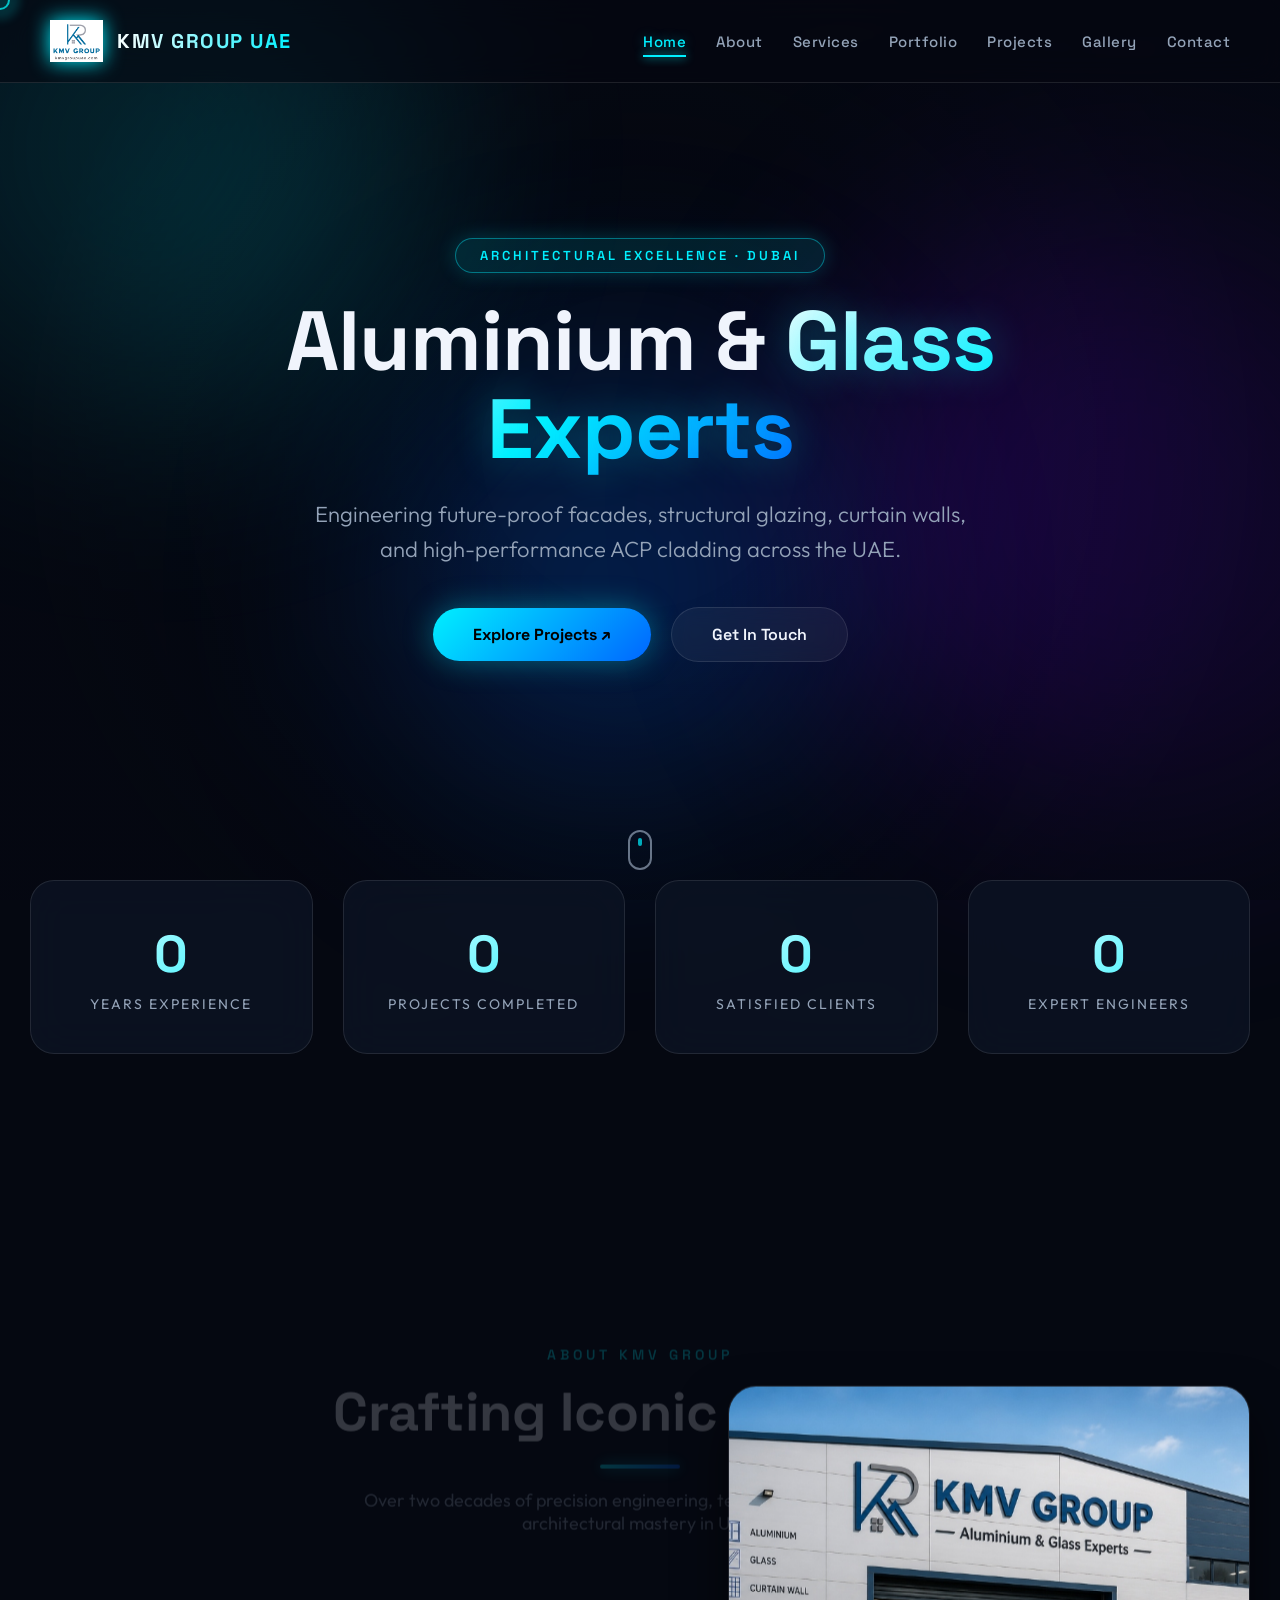
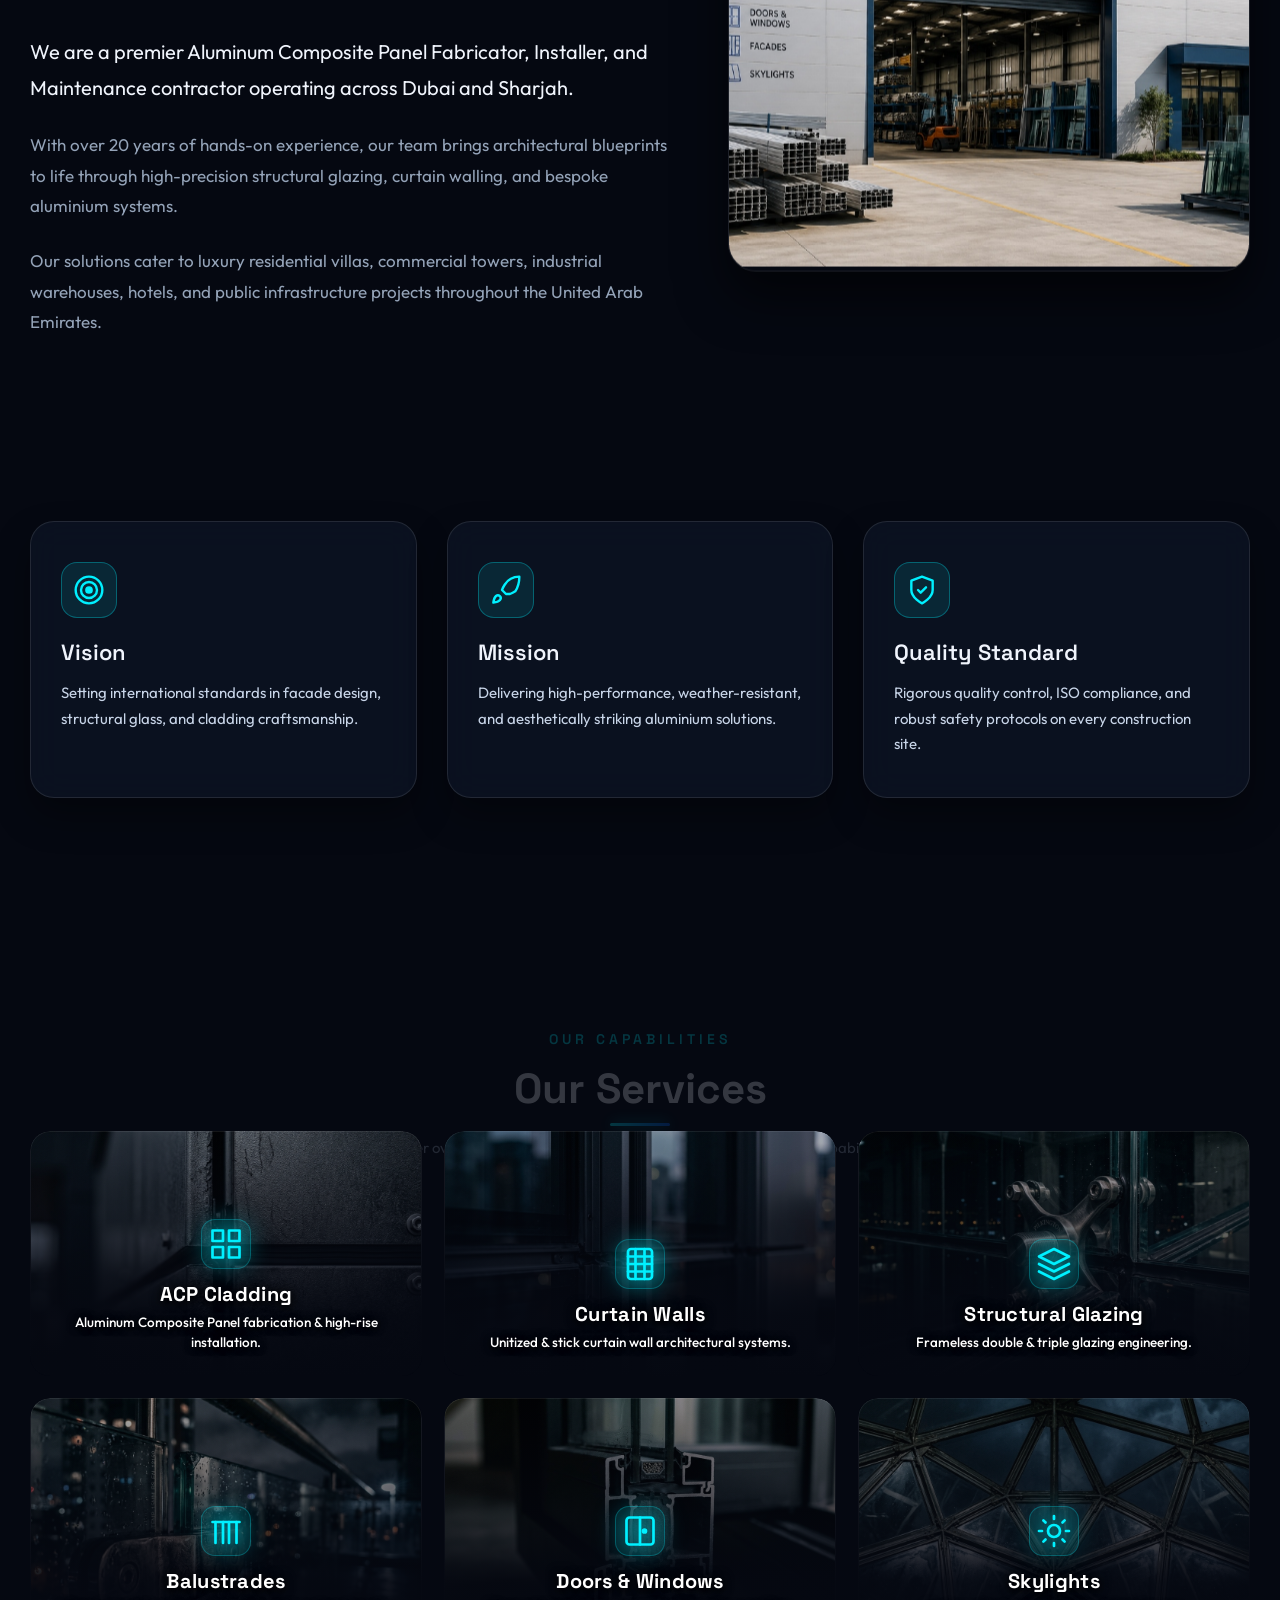
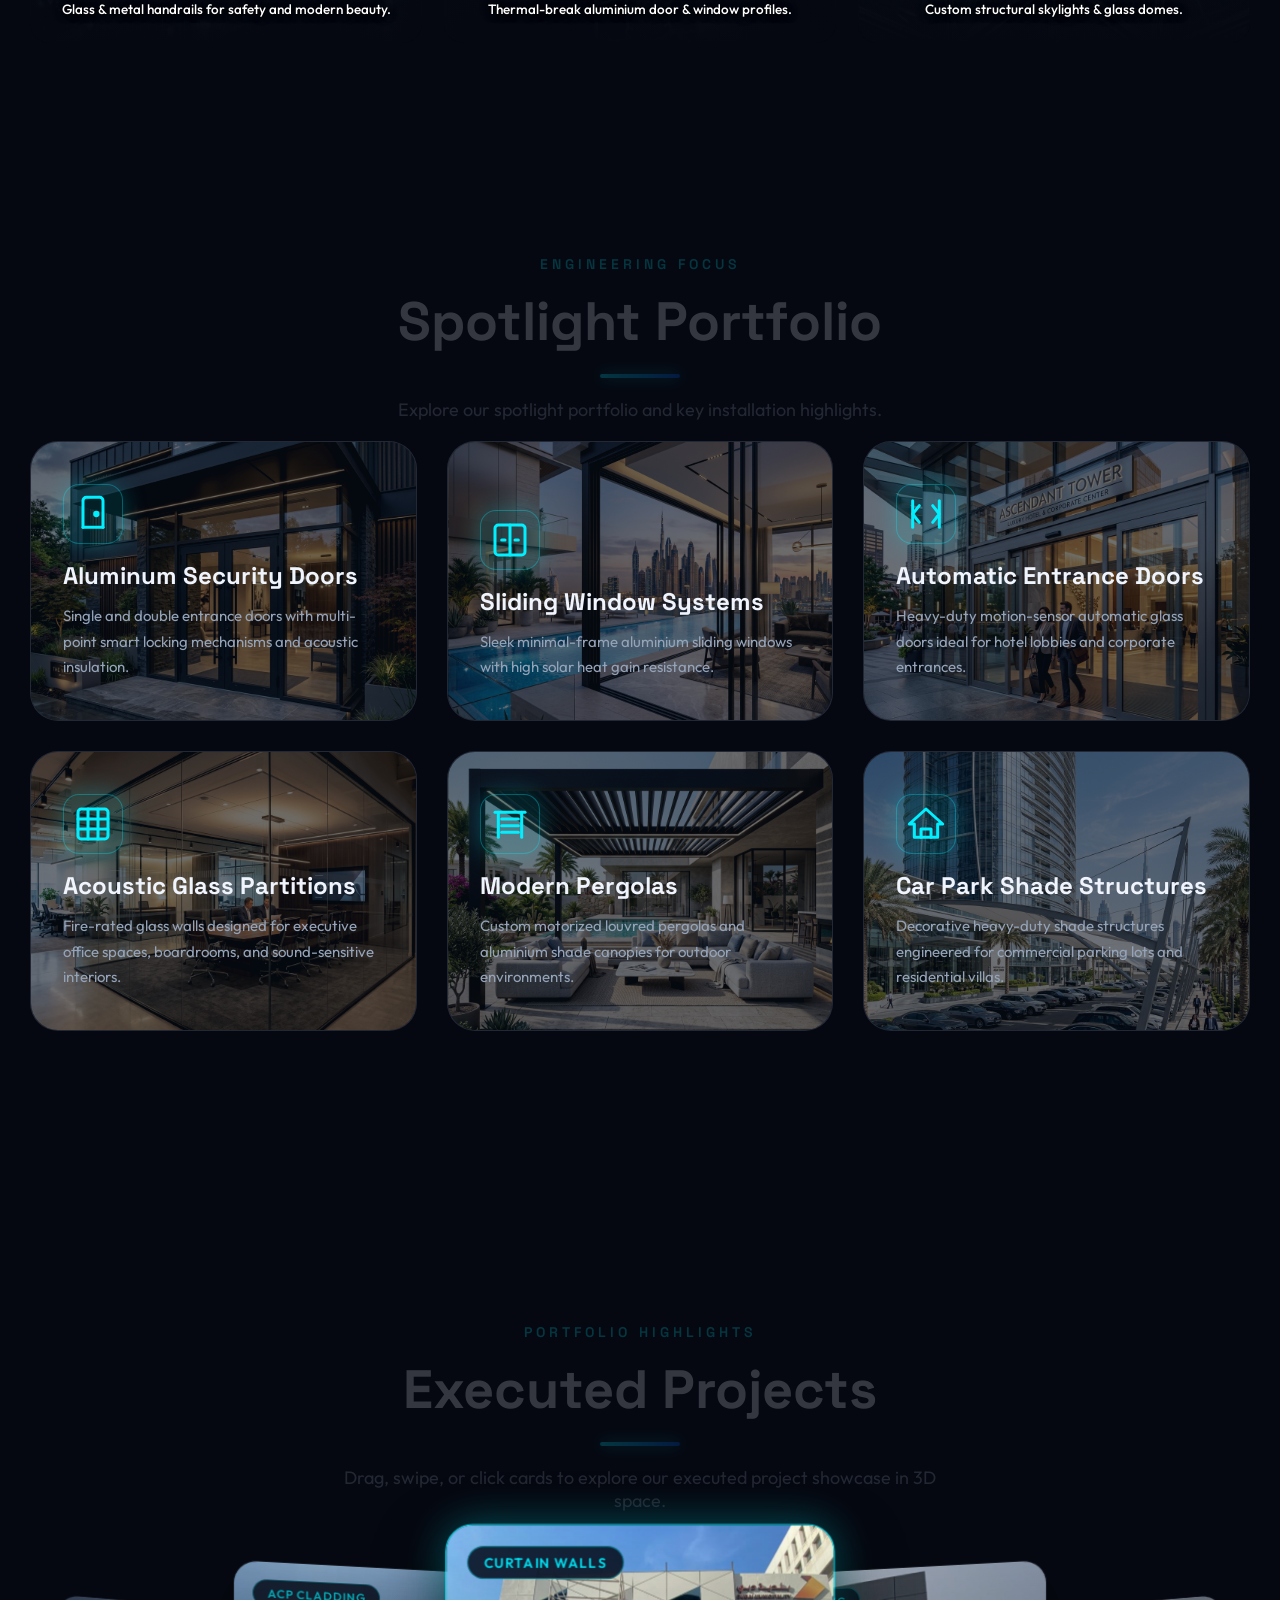
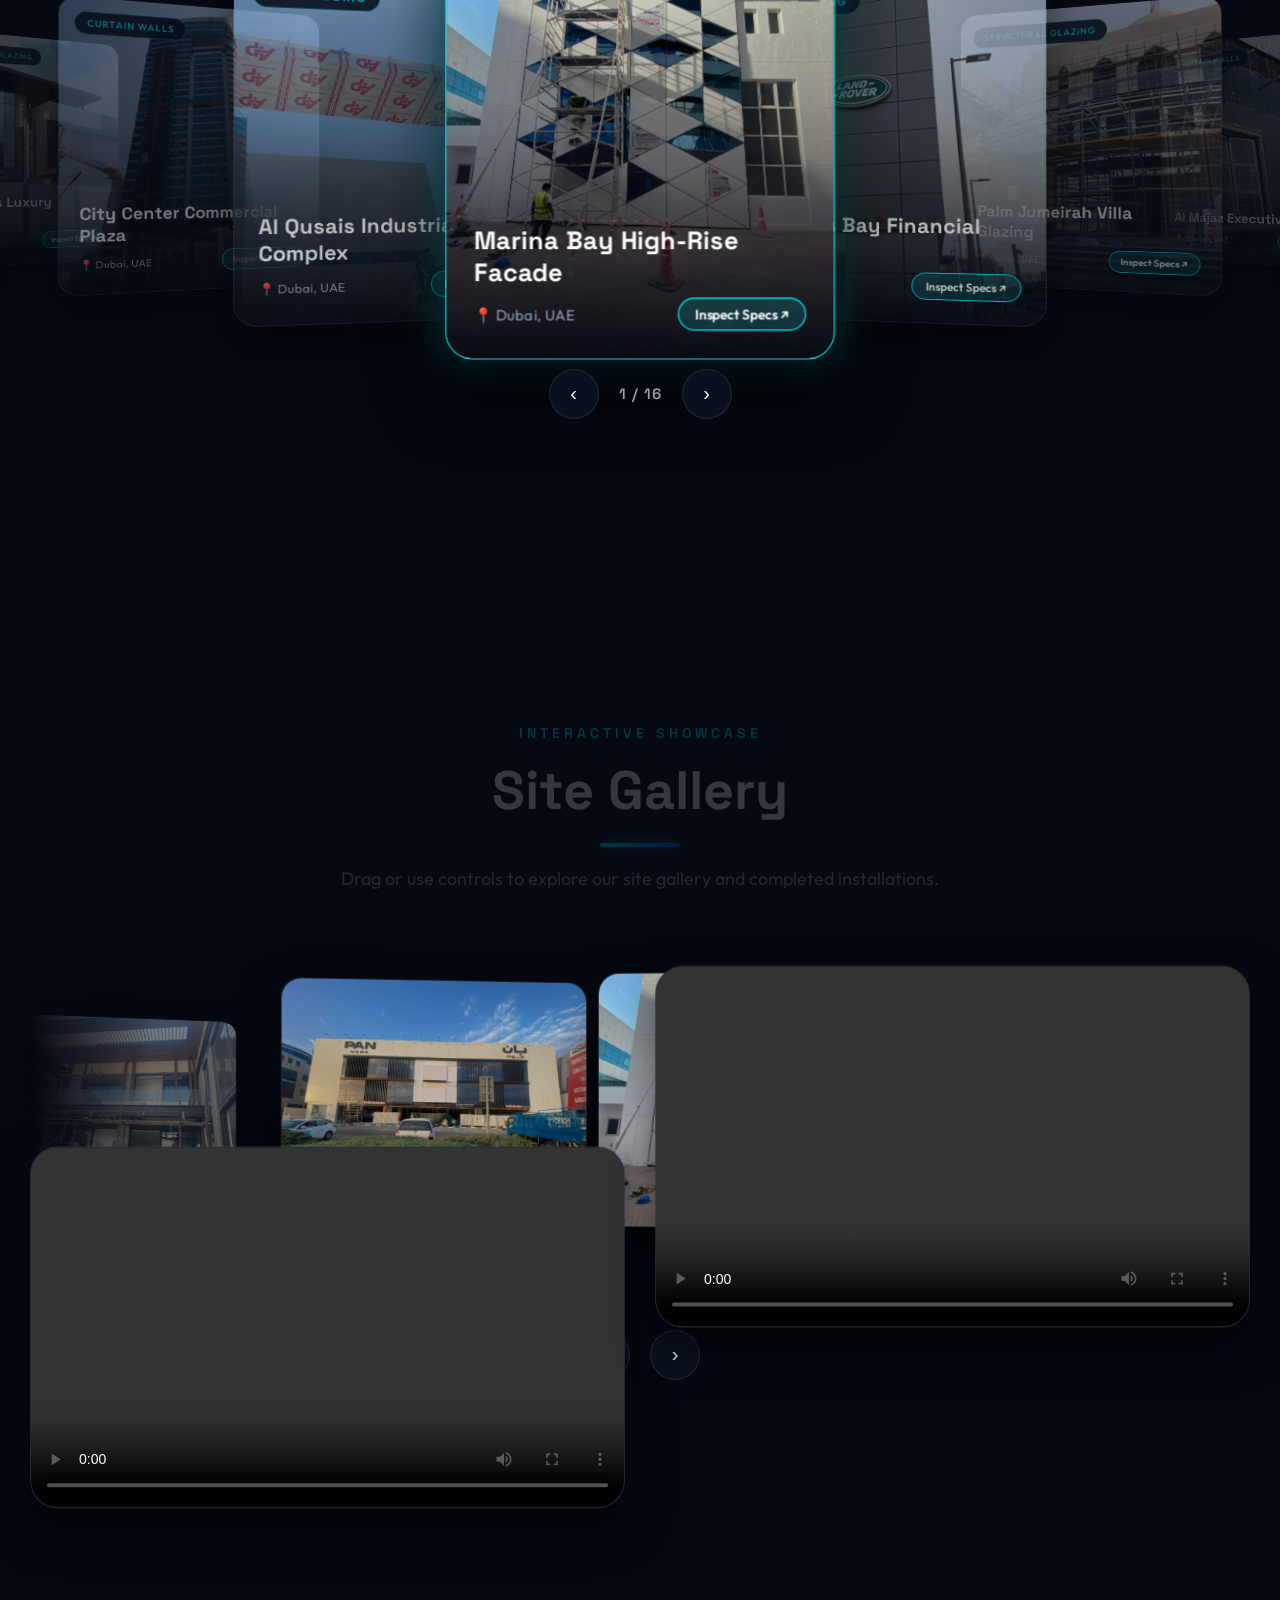
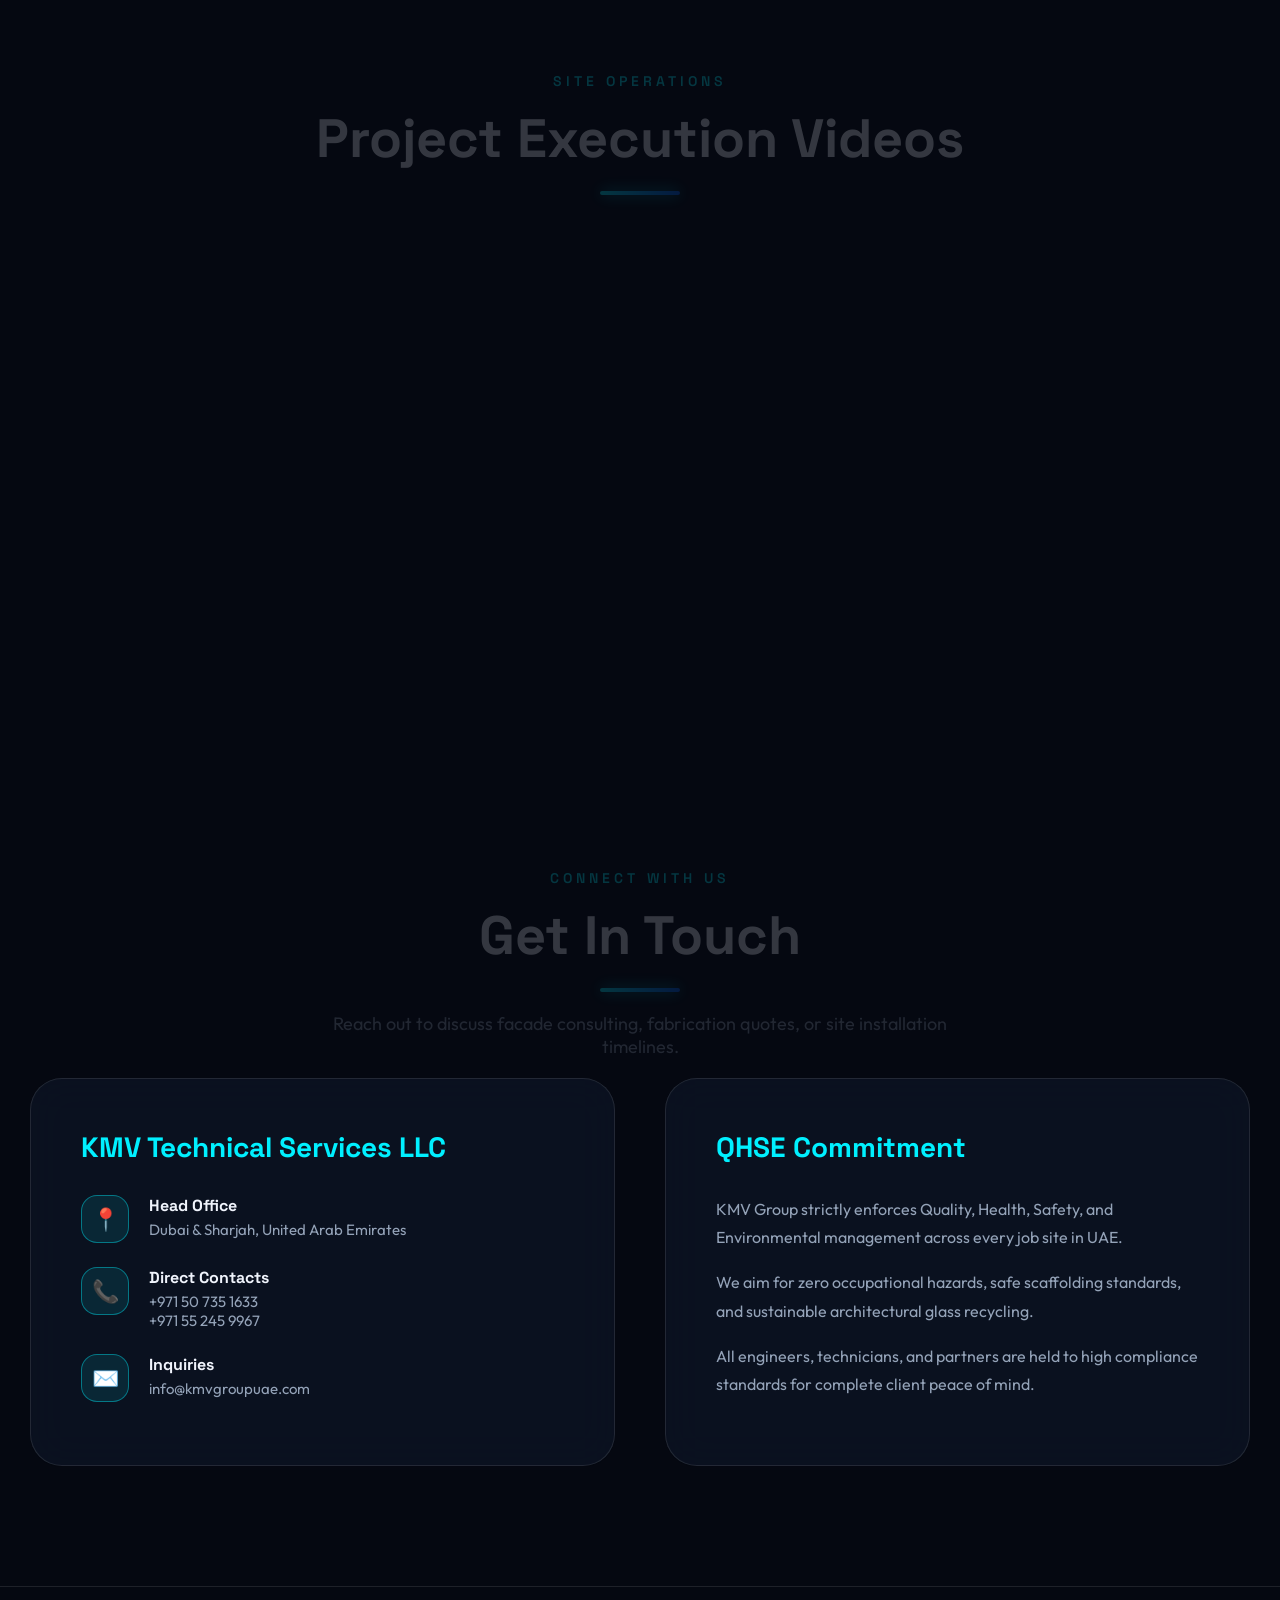
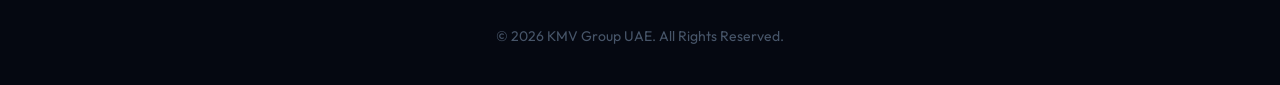
==== commit 2c580c1f: "new ui fix" ====
--- a/index.html
+++ b/index.html
@@ -1,185 +1,456 @@
-<!DOCTYPE html>
-<html lang="en">
-
-<head>
-
-<meta charset="UTF-8">
-<meta name="viewport" content="width=device-width, initial-scale=1.0">
-
-<title>KMV Group UAE</title>
-
-<link rel="stylesheet" href="style.css">
-
-<link href="https://fonts.googleapis.com/css2?family=Poppins:wght@300;400;500;600&display=swap" rel="stylesheet">
-
-</head>
-
-<body>
-
-<header>
-
-<div class="container nav">
-
-<div class="logo">
-
-<img src="logo.png">
-
-<h2>KMV GROUP UAE</h2>
-
-</div>
-
-<nav>
-
-<a href="index.html">Home</a>
-<a href="about.html">About</a>
-<a href="services.html">Services</a>
-<a href="portfolio.html">Portfolio</a>
-<a href="projects.html">Projects</a>
-<a href="contact.html">Contact</a>
-
-</nav>
-
-</div>
-
-</header>
-
-
-<section class="hero">
-
-<div class="slider">
-
-<img src="images/image 55.jpeg" class="slide active">
-<img src="images/image 59.jpeg" class="slide">
-<img src="images/image 61.jpeg" class="slide">
-<img src="images/image 63.jpeg" class="slide">
-
-</div>
-
-<div class="hero-text">
-
-<h3>KMV GROUP UAE</h3>
-
-<h1>Aluminium & Glass Experts</h1>
-
-<p>
-ACP Cladding | Curtain Walls | Aluminium Fabrication
-</p>
-
-<a href="portfolio.html" class="btn">
-View Our Work
-</a>
-
-</div>
-
-</section>
-
-
-<section class="section">
-
-<div class="container">
-
-<div class="section-title">
-
-<h2>About KMV Group</h2>
-
-<span></span>
-
-</div>
-
-<section class="section">
-
-<div class="container about-home">
-
-<div class="about-content">
-
-<div class="section-title left-title">
-
-<h2>About KMV Group</h2>
-
-<span></span>
-
-</div>
-
-<p>
-KMV Group is one of the leading Aluminum Composite Panel
-Fabrication and Installation companies in UAE.
-</p>
-
-<a href="about.html" class="btn">
-Read More
-</a>
-
-</div>
-
-
-<div class="about-image">
-
-<img src="images/image 42.jpeg">
-
-</div>
-
-</div>
-
-</section>
-
-</div>
-
-</section>
-
-
-<section class="section">
-
-<div class="section-title">
-
-<h2>Our Services</h2>
-
-<span></span>
-
-</div>
-
-<div class="container grid">
-
-<div class="card">ACP Cladding</div>
-<div class="card">Curtain Wall</div>
-<div class="card">Glass Partitions</div>
-<div class="card">Aluminium Works</div>
-
-</div>
-
-<div class="center-btn">
-<a href="services.html" class="btn">
-Explore Our Services
-</a>
-</div>
-
-</section>
-
-
-<section class="section">
-
-<div class="section-title">
-
-<h2>Our Portfolio</h2>
-
-<span></span>
-
-</div>
-
-<div class="container project-gallery" id="project-gallery">
-
-</div>
-
-</section>
-
-
-<footer>
-
-<p>© 2026 KMV Group UAE</p>
-
-</footer>
-
-<script src="script.js"></script>
-
-</body>
-
-</html>+<!DOCTYPE html>
+<html lang="en">
+
+<head>
+  <meta charset="UTF-8">
+  <meta name="viewport" content="width=device-width, initial-scale=1.0">
+  <meta name="description" content="KMV Group UAE — Leading Aluminium & Glass experts providing ACP cladding, curtain walls, glazing and aluminium fabrication across Dubai and UAE.">
+  <title>KMV Group UAE — Architecture & Facade Solutions</title>
+  <link rel="stylesheet" href="style.css?v=5">
+</head>
+
+<body>
+  <div class="scroll-progress" id="scroll-progress"></div>
+
+  <!-- Custom Mouse Cursor -->
+  <div class="custom-cursor" id="cursor"></div>
+  <div class="custom-cursor-follower" id="cursor-follower"></div>
+
+  <!-- Ambient Animated Background Blobs -->
+  <div class="gradient-blob blob-1"></div>
+  <div class="gradient-blob blob-2"></div>
+  <div class="gradient-blob blob-3"></div>
+
+  <!-- ===== NAVIGATION ===== -->
+  <header class="nav-header" id="nav-header">
+    <a class="logo" href="#hero">
+      <img src="logo.PNG" alt="KMV Group UAE logo">
+      <h2>KMV GROUP UAE</h2>
+    </a>
+
+    <button class="hamburger" id="hamburger" aria-label="Toggle navigation">
+      <span></span><span></span><span></span>
+    </button>
+
+    <nav>
+      <ul class="nav-links" id="nav-links">
+        <li><a href="#hero" class="active">Home</a></li>
+        <li><a href="#about">About</a></li>
+        <li><a href="#services">Services</a></li>
+        <li><a href="#portfolio">Portfolio</a></li>
+        <li><a href="#projects">Projects</a></li>
+        <li><a href="#gallery">Gallery</a></li>
+        <li><a href="#contact">Contact</a></li>
+      </ul>
+    </nav>
+  </header>
+
+  <!-- ===== HERO SECTION ===== -->
+  <section id="hero">
+    <canvas id="hero-canvas"></canvas>
+    <div class="hero-overlay"></div>
+
+    <div class="hero-content">
+      <div class="hero-badge">Architectural Excellence · Dubai</div>
+      <h1 class="split-text">Aluminium &amp; <span class="gradient-text">Glass Experts</span></h1>
+      <p class="hero-subtitle">Engineering future-proof facades, structural glazing, curtain walls, and high-performance ACP cladding across the UAE.</p>
+      <div class="hero-cta">
+        <a href="#projects" class="btn-primary">Explore Projects ↗</a>
+        <a href="#contact" class="btn-secondary">Get In Touch</a>
+      </div>
+    </div>
+
+    <div class="scroll-indicator">
+      <div class="scroll-mouse"></div>
+    </div>
+  </section>
+
+  <main id="main-content">
+
+    <!-- ===== STATS BAR ===== -->
+    <section class="section" style="padding-top: 40px; padding-bottom: 40px;">
+      <div class="container">
+        <div class="stats-container">
+          <div class="stat-card">
+            <div class="stat-number" data-target="20">0</div>
+            <div class="stat-label">Years Experience</div>
+          </div>
+          <div class="stat-card">
+            <div class="stat-number" data-target="500">0</div>
+            <div class="stat-label">Projects Completed</div>
+          </div>
+          <div class="stat-card">
+            <div class="stat-number" data-target="150">0</div>
+            <div class="stat-label">Satisfied Clients</div>
+          </div>
+          <div class="stat-card">
+            <div class="stat-number" data-target="50">0</div>
+            <div class="stat-label">Expert Engineers</div>
+          </div>
+        </div>
+      </div>
+    </section>
+
+    <!-- ===== ABOUT SECTION ===== -->
+    <section id="about" class="section">
+      <div class="container">
+        <div class="section-header scroll-reveal">
+          <span class="section-label">About KMV Group</span>
+          <h2>Crafting Iconic Skylines</h2>
+          <div class="section-divider"></div>
+          <p>Over two decades of precision engineering, technical innovation, and architectural mastery in UAE.</p>
+        </div>
+
+        <div class="about-grid">
+          <div class="about-text">
+            <p>We are a premier Aluminum Composite Panel Fabricator, Installer, and Maintenance contractor operating across Dubai and Sharjah.</p>
+            <p>With over 20 years of hands-on experience, our team brings architectural blueprints to life through high-precision structural glazing, curtain walling, and bespoke aluminium systems.</p>
+            <p>Our solutions cater to luxury residential villas, commercial towers, industrial warehouses, hotels, and public infrastructure projects throughout the United Arab Emirates.</p>
+          </div>
+          <div class="about-image-wrapper scroll-float" data-scroll-speed="0.18">
+            <img src="Images/kmv-building.png" alt="KMV Group UAE Warehouse &amp; Fabrication Facility">
+          </div>
+        </div>
+
+        <div class="values-grid">
+          <div class="value-card">
+            <span class="value-icon"><svg width="32" height="32" viewBox="0 0 24 24" fill="none" stroke="var(--accent-cyan)" stroke-width="1.8" stroke-linecap="round" stroke-linejoin="round"><circle cx="12" cy="12" r="10"/><circle cx="12" cy="12" r="6"/><circle cx="12" cy="12" r="2" fill="var(--accent-cyan)"/></svg></span>
+            <h3>Vision</h3>
+            <p>Setting international standards in facade design, structural glass, and cladding craftsmanship.</p>
+          </div>
+          <div class="value-card">
+            <span class="value-icon"><svg width="32" height="32" viewBox="0 0 24 24" fill="none" stroke="var(--accent-cyan)" stroke-width="1.8" stroke-linecap="round" stroke-linejoin="round"><path d="M4.5 16.5c-1.5 1.26-2 5-2 5s3.74-.5 5-2c.71-.84.7-2.13-.09-2.91a2.18 2.18 0 0 0-2.91-.09z"/><path d="M12 15l-3-3a22 22 0 0 1 2-3.95A12.88 12.88 0 0 1 22 2c0 2.72-.78 7.5-3.05 11a22.35 22.35 0 0 1-3.95 2z"/></svg></span>
+            <h3>Mission</h3>
+            <p>Delivering high-performance, weather-resistant, and aesthetically striking aluminium solutions.</p>
+          </div>
+          <div class="value-card">
+            <span class="value-icon"><svg width="32" height="32" viewBox="0 0 24 24" fill="none" stroke="var(--accent-cyan)" stroke-width="1.8" stroke-linecap="round" stroke-linejoin="round"><path d="M12 22s8-4 8-10V5l-8-3-8 3v7c0 6 8 10 8 10z"/><polyline points="9 12 11 14 15 10"/></svg></span>
+            <h3>Quality Standard</h3>
+            <p>Rigorous quality control, ISO compliance, and robust safety protocols on every construction site.</p>
+          </div>
+        </div>
+      </div>
+    </section>
+
+    <!-- ===== SERVICES SECTION ===== -->
+    <section id="services" class="section">
+      <div class="container">
+        <div class="section-header scroll-reveal">
+          <span class="section-label">Our Capabilities</span>
+          <h2>Our Services</h2>
+          <div class="section-divider"></div>
+          <p>Hover over cards to inspect detailed technical specifications and capabilities.</p>
+        </div>
+
+        <div class="services-3d-grid">
+
+          <div class="service-card-3d">
+            <div class="service-card-inner">
+              <div class="service-card-front" style="background-image: url('Images/service-acp.png?v=close-up');">
+                <div class="service-icon-3d"><svg width="36" height="36" viewBox="0 0 24 24" fill="none" stroke="var(--accent-cyan)" stroke-width="1.8" stroke-linecap="round" stroke-linejoin="round"><rect x="3" y="3" width="7" height="7"/><rect x="14" y="3" width="7" height="7"/><rect x="14" y="14" width="7" height="7"/><rect x="3" y="14" width="7" height="7"/></svg></div>
+                <h3>ACP Cladding</h3>
+                <p>Aluminum Composite Panel fabrication &amp; high-rise installation.</p>
+              </div>
+              <div class="service-card-back">
+                <h3>ACP Cladding</h3>
+                <p>Fire-rated, thermal-insulated panel cladding engineered to withstand extreme temperatures and environmental elements.</p>
+              </div>
+            </div>
+          </div>
+
+          <div class="service-card-3d">
+            <div class="service-card-inner">
+              <div class="service-card-front" style="background-image: url('Images/service-curtain.png?v=close-up');">
+                <div class="service-icon-3d"><svg width="36" height="36" viewBox="0 0 24 24" fill="none" stroke="var(--accent-cyan)" stroke-width="1.8" stroke-linecap="round" stroke-linejoin="round"><rect x="4" y="2" width="16" height="20" rx="2"/><path d="M4 7h16"/><path d="M4 12h16"/><path d="M4 17h16"/><path d="M9 2v20"/><path d="M15 2v20"/></svg></div>
+                <h3>Curtain Walls</h3>
+                <p>Unitized &amp; stick curtain wall architectural systems.</p>
+              </div>
+              <div class="service-card-back">
+                <h3>Curtain Walls</h3>
+                <p>Precision-engineered curtain wall facades delivering maximum natural illumination with high structural integrity.</p>
+              </div>
+            </div>
+          </div>
+
+          <div class="service-card-3d">
+            <div class="service-card-inner">
+              <div class="service-card-front" style="background-image: url('Images/service-glazing.png?v=close-up');">
+                <div class="service-icon-3d"><svg width="36" height="36" viewBox="0 0 24 24" fill="none" stroke="var(--accent-cyan)" stroke-width="1.8" stroke-linecap="round" stroke-linejoin="round"><polygon points="12 2 2 7 12 12 22 7 12 2"/><polyline points="2 17 12 22 22 17"/><polyline points="2 12 12 17 22 12"/></svg></div>
+                <h3>Structural Glazing</h3>
+                <p>Frameless double &amp; triple glazing engineering.</p>
+              </div>
+              <div class="service-card-back">
+                <h3>Structural Glazing</h3>
+                <p>Seamless glass facades utilizing high-strength silicone sealants for uninterrupted panoramic views.</p>
+              </div>
+            </div>
+          </div>
+
+          <div class="service-card-3d">
+            <div class="service-card-inner">
+              <div class="service-card-front" style="background-image: url('Images/service-balustrades.png?v=close-up');">
+                <div class="service-icon-3d"><svg width="36" height="36" viewBox="0 0 24 24" fill="none" stroke="var(--accent-cyan)" stroke-width="1.8" stroke-linecap="round" stroke-linejoin="round"><path d="M3 6h18"/><path d="M5 6v14"/><path d="M19 6v14"/><path d="M10 6v14"/><path d="M14 6v14"/></svg></div>
+                <h3>Balustrades</h3>
+                <p>Glass &amp; metal handrails for safety and modern beauty.</p>
+              </div>
+              <div class="service-card-back">
+                <h3>Balustrades</h3>
+                <p>Tempered laminated glass railings combined with anodized aluminium profiles for balconies and stairs.</p>
+              </div>
+            </div>
+          </div>
+
+          <div class="service-card-3d">
+            <div class="service-card-inner">
+              <div class="service-card-front" style="background-image: url('Images/service-doors.png?v=close-up');">
+                <div class="service-icon-3d"><svg width="36" height="36" viewBox="0 0 24 24" fill="none" stroke="var(--accent-cyan)" stroke-width="1.8" stroke-linecap="round" stroke-linejoin="round"><rect x="3" y="3" width="18" height="18" rx="2"/><path d="M12 3v18"/><circle cx="15" cy="12" r="1" fill="var(--accent-cyan)"/></svg></div>
+                <h3>Doors &amp; Windows</h3>
+                <p>Thermal-break aluminium door &amp; window profiles.</p>
+              </div>
+              <div class="service-card-back">
+                <h3>Doors &amp; Windows</h3>
+                <p>Acoustic and energy-efficient window systems tailored for commercial and high-end residential towers.</p>
+              </div>
+            </div>
+          </div>
+
+          <div class="service-card-3d">
+            <div class="service-card-inner">
+              <div class="service-card-front" style="background-image: url('Images/service-skylights.png?v=close-up');">
+                <div class="service-icon-3d"><svg width="36" height="36" viewBox="0 0 24 24" fill="none" stroke="var(--accent-cyan)" stroke-width="1.8" stroke-linecap="round" stroke-linejoin="round"><circle cx="12" cy="12" r="4"/><path d="M12 2v2"/><path d="M12 20v2"/><path d="M4.93 4.93l1.41 1.41"/><path d="M17.66 17.66l1.41 1.41"/><path d="M2 12h2"/><path d="M20 12h2"/><path d="M6.34 17.66l-1.41 1.41"/><path d="M19.07 4.93l-1.41 1.41"/></svg></div>
+                <h3>Skylights</h3>
+                <p>Custom structural skylights &amp; glass domes.</p>
+              </div>
+              <div class="service-card-back">
+                <h3>Skylights</h3>
+                <p>Durable weather-tight skylights that enhance architectural aesthetics while reducing indoor lighting energy.</p>
+              </div>
+            </div>
+          </div>
+
+        </div>
+      </div>
+    </section>
+
+    <!-- ===== PORTFOLIO SECTION ===== -->
+    <section id="portfolio" class="section">
+      <div class="container">
+        <div class="section-header scroll-reveal">
+          <span class="section-label">Engineering Focus</span>
+          <h2>Spotlight Portfolio</h2>
+          <div class="section-divider"></div>
+          <p>Explore our spotlight portfolio and key installation highlights.</p>
+        </div>
+
+        <div class="portfolio-grid">
+          <div class="portfolio-card-spotlight">
+            <div class="portfolio-bg-image" style="background-image: url('Images/portfolio-doors.png');"></div>
+            <div class="portfolio-card-content">
+              <span class="portfolio-icon-lg"><svg width="40" height="40" viewBox="0 0 24 24" fill="none" stroke="var(--accent-cyan)" stroke-width="1.8" stroke-linecap="round" stroke-linejoin="round"><path d="M18 20V4a2 2 0 0 0-2-2H8a2 2 0 0 0-2 2v16"/><path d="M6 20h12"/><circle cx="14" cy="12" r="1" fill="var(--accent-cyan)"/></svg></span>
+              <h3>Aluminum Security Doors</h3>
+              <p>Single and double entrance doors with multi-point smart locking mechanisms and acoustic insulation.</p>
+            </div>
+          </div>
+          <div class="portfolio-card-spotlight">
+            <div class="portfolio-bg-image" style="background-image: url('Images/portfolio-windows.png');"></div>
+            <div class="portfolio-card-content">
+              <span class="portfolio-icon-lg"><svg width="40" height="40" viewBox="0 0 24 24" fill="none" stroke="var(--accent-cyan)" stroke-width="1.8" stroke-linecap="round" stroke-linejoin="round"><rect x="3" y="3" width="18" height="18" rx="2"/><path d="M12 3v18"/><path d="M7 12h2"/><path d="M15 12h2"/></svg></span>
+              <h3>Sliding Window Systems</h3>
+              <p>Sleek minimal-frame aluminium sliding windows with high solar heat gain resistance.</p>
+            </div>
+          </div>
+          <div class="portfolio-card-spotlight">
+            <div class="portfolio-bg-image" style="background-image: url('Images/portfolio-automatic.png');"></div>
+            <div class="portfolio-card-content">
+              <span class="portfolio-icon-lg"><svg width="40" height="40" viewBox="0 0 24 24" fill="none" stroke="var(--accent-cyan)" stroke-width="1.8" stroke-linecap="round" stroke-linejoin="round"><path d="M4 4v16"/><path d="M20 4v16"/><path d="M8 7l-4 5 4 5"/><path d="M16 7l4 5-4 5"/></svg></span>
+              <h3>Automatic Entrance Doors</h3>
+              <p>Heavy-duty motion-sensor automatic glass doors ideal for hotel lobbies and corporate entrances.</p>
+            </div>
+          </div>
+          <div class="portfolio-card-spotlight">
+            <div class="portfolio-bg-image" style="background-image: url('Images/portfolio-partitions.png');"></div>
+            <div class="portfolio-card-content">
+              <span class="portfolio-icon-lg"><svg width="40" height="40" viewBox="0 0 24 24" fill="none" stroke="var(--accent-cyan)" stroke-width="1.8" stroke-linecap="round" stroke-linejoin="round"><rect x="3" y="3" width="18" height="18" rx="2"/><path d="M3 9h18"/><path d="M3 15h18"/><path d="M9 3v18"/><path d="M15 3v18"/></svg></span>
+              <h3>Acoustic Glass Partitions</h3>
+              <p>Fire-rated glass walls designed for executive office spaces, boardrooms, and sound-sensitive interiors.</p>
+            </div>
+          </div>
+          <div class="portfolio-card-spotlight">
+            <div class="portfolio-bg-image" style="background-image: url('Images/portfolio-pergola.png');"></div>
+            <div class="portfolio-card-content">
+              <span class="portfolio-icon-lg"><svg width="40" height="40" viewBox="0 0 24 24" fill="none" stroke="var(--accent-cyan)" stroke-width="1.8" stroke-linecap="round" stroke-linejoin="round"><path d="M3 5h18"/><path d="M5 5v15"/><path d="M19 5v15"/><path d="M7 9h10"/><path d="M7 13h10"/><path d="M7 17h10"/></svg></span>
+              <h3>Modern Pergolas</h3>
+              <p>Custom motorized louvred pergolas and aluminium shade canopies for outdoor environments.</p>
+            </div>
+          </div>
+          <div class="portfolio-card-spotlight">
+            <div class="portfolio-bg-image" style="background-image: url('Images/portfolio-carpark.png');"></div>
+            <div class="portfolio-card-content">
+              <span class="portfolio-icon-lg"><svg width="40" height="40" viewBox="0 0 24 24" fill="none" stroke="var(--accent-cyan)" stroke-width="1.8" stroke-linecap="round" stroke-linejoin="round"><path d="M12 3L2 12h3v8h14v-8h3L12 3z"/><path d="M9 20v-5h6v5"/></svg></span>
+              <h3>Car Park Shade Structures</h3>
+              <p>Decorative heavy-duty shade structures engineered for commercial parking lots and residential villas.</p>
+            </div>
+          </div>
+        </div>
+      </div>
+    </section>
+
+    <!-- ===== PROJECTS SECTION ===== -->
+    <section id="projects" class="section">
+      <div class="container">
+        <div class="section-header scroll-reveal">
+          <span class="section-label">Portfolio Highlights</span>
+          <h2>Executed Projects</h2>
+          <div class="section-divider"></div>
+          <p>Drag, swipe, or click cards to explore our executed project showcase in 3D space.</p>
+        </div>
+
+        <div class="projects-3d-wrapper">
+          <div class="projects-3d-stage" id="projects-stage">
+            <!-- Populated by JS -->
+          </div>
+
+          <div class="projects-controls">
+            <button class="btn-icon" id="btn-projects-prev">‹</button>
+            <div class="projects-counter" id="projects-counter">1 / 16</div>
+            <button class="btn-icon" id="btn-projects-next">›</button>
+          </div>
+        </div>
+      </div>
+    </section>
+
+    <!-- ===== 3D ROTATING GALLERY CAROUSEL ===== -->
+    <section id="gallery" class="section">
+      <div class="container">
+        <div class="section-header scroll-reveal">
+          <span class="section-label">Interactive Showcase</span>
+          <h2>Site Gallery</h2>
+          <div class="section-divider"></div>
+          <p>Drag or use controls to explore our site gallery and completed installations.</p>
+        </div>
+
+        <div class="gallery-roll-wrapper" id="gallery-wrapper">
+          <div class="gallery-roll-track" id="gallery-track">
+            <!-- Populated by JS -->
+          </div>
+        </div>
+
+        <div class="gallery-controls">
+          <button class="btn-icon" id="btn-prev-3d">‹</button>
+          <button class="btn-icon" id="btn-next-3d">›</button>
+        </div>
+      </div>
+    </section>
+
+    <!-- ===== VIDEOS SECTION ===== -->
+    <section class="section">
+      <div class="container">
+        <div class="section-header scroll-reveal">
+          <span class="section-label">Site Operations</span>
+          <h2>Project Execution Videos</h2>
+          <div class="section-divider"></div>
+        </div>
+
+        <div class="videos-grid">
+          <div class="video-card-glass scroll-float" data-scroll-speed="0.12">
+            <video controls preload="metadata">
+              <source src="videos/video-1.mp4" type="video/mp4">
+            </video>
+          </div>
+          <div class="video-card-glass scroll-float" data-scroll-speed="0.16">
+            <video controls preload="metadata">
+              <source src="videos/video-2.mp4" type="video/mp4">
+            </video>
+          </div>
+        </div>
+      </div>
+    </section>
+
+    <!-- ===== CONTACT SECTION ===== -->
+    <section id="contact" class="section">
+      <div class="container">
+        <div class="section-header scroll-reveal">
+          <span class="section-label">Connect With Us</span>
+          <h2>Get In Touch</h2>
+          <div class="section-divider"></div>
+          <p>Reach out to discuss facade consulting, fabrication quotes, or site installation timelines.</p>
+        </div>
+
+        <div class="contact-grid">
+          <div class="contact-card">
+            <h3>KMV Technical Services LLC</h3>
+            <div class="contact-info-list">
+              <div class="contact-info-item">
+                <div class="contact-icon">📍</div>
+                <div class="contact-text">
+                  <h4>Head Office</h4>
+                  <p>Dubai &amp; Sharjah, United Arab Emirates</p>
+                </div>
+              </div>
+              <div class="contact-info-item">
+                <div class="contact-icon">📞</div>
+                <div class="contact-text">
+                  <h4>Direct Contacts</h4>
+                  <p><a href="tel:+971507351633">+971 50 735 1633</a></p>
+                  <p><a href="tel:+971552459967">+971 55 245 9967</a></p>
+                </div>
+              </div>
+              <div class="contact-info-item">
+                <div class="contact-icon">✉️</div>
+                <div class="contact-text">
+                  <h4>Inquiries</h4>
+                  <p><a href="mailto:info@kmvgroupuae.com">info@kmvgroupuae.com</a></p>
+                </div>
+              </div>
+            </div>
+          </div>
+
+          <div class="qhse-card">
+            <h3>QHSE Commitment</h3>
+            <p>KMV Group strictly enforces Quality, Health, Safety, and Environmental management across every job site in UAE.</p>
+            <p>We aim for zero occupational hazards, safe scaffolding standards, and sustainable architectural glass recycling.</p>
+            <p>All engineers, technicians, and partners are held to high compliance standards for complete client peace of mind.</p>
+          </div>
+        </div>
+      </div>
+    </section>
+
+  </main>
+
+  <!-- Lightbox Modal -->
+  <div class="lightbox" id="lightbox">
+    <button class="lightbox-close">&times;</button>
+    <img src="" alt="Full Preview" id="lightbox-img">
+  </div>
+
+  <!-- Project Gallery Modal -->
+  <div class="project-modal" id="project-modal">
+    <button class="project-modal__close">&times;</button>
+    <div class="project-modal__content">
+      <h3 id="project-modal-title" style="color: var(--accent-cyan); font-family: var(--font-heading);">Project Details</h3>
+      <div class="project-modal__carousel">
+        <button class="project-modal__nav project-modal__nav--prev">‹</button>
+        <div class="project-modal__viewport" style="flex-grow: 1;">
+          <img id="project-modal-image" src="" alt="Project Image">
+        </div>
+        <button class="project-modal__nav project-modal__nav--next">›</button>
+      </div>
+      <div class="project-modal__dots" id="project-modal-dots"></div>
+    </div>
+  </div>
+
+  <!-- Footer -->
+  <footer>
+    <div class="container">
+      <p>&copy; 2026 KMV Group UAE. All Rights Reserved.</p>
+    </div>
+  </footer>
+
+  <!-- Scripts: Three.js & GSAP with ScrollTrigger -->
+  <script src="https://cdnjs.cloudflare.com/ajax/libs/three.js/r128/three.min.js"></script>
+  <script src="https://cdnjs.cloudflare.com/ajax/libs/gsap/3.12.2/gsap.min.js"></script>
+  <script src="https://cdnjs.cloudflare.com/ajax/libs/gsap/3.12.2/ScrollTrigger.min.js"></script>
+  <script src="script.js"></script>
+</body>
+
+</html>
--- a/style.css
+++ b/style.css
@@ -1,411 +1,1610 @@
-*{
-margin:0;
-padding:0;
-box-sizing:border-box;
-font-family:Poppins;
-}
-
-.container{
-width:90%;
-max-width:1100px;
-margin:auto;
-}
-
-header{
-background:white;
-box-shadow:0 2px 10px rgba(0,0,0,0.1);
-}
-
-.nav{
-display:flex;
-justify-content:space-between;
-align-items:center;
-padding:15px 0;
-}
-
-.logo{
-display:flex;
-align-items:center;
-}
-
-.logo img{
-height:50px;
-margin-right:10px;
-}
-
-nav a{
-margin-left:20px;
-text-decoration:none;
-color:#333;
-}
-
-.hero{
-height:90vh;
-position:relative;
-overflow:hidden;
-}
-
-.slider img{
-position:absolute;
-width:100%;
-height:100%;
-object-fit:cover;
-opacity:0;
-transition:1s;
-}
-
-.slider img.active{
-opacity:1;
-}
-
-.hero-text{
-position:absolute;
-top:50%;
-left:50%;
-transform:translate(-50%,-50%);
-text-align:center;
-color:white;
-background:rgba(0,0,0,0.5);
-padding:40px;
-}
-
-.section{
-padding:80px 0;
-}
-
-.section-title{
-text-align:center;
-margin-bottom:50px;
-}
-
-.section-title span{
-display:block;
-width:60px;
-height:4px;
-background:#0f6e8c;
-margin:10px auto;
-}
-
-.grid{
-display:grid;
-grid-template-columns:repeat(auto-fit,minmax(220px,1fr));
-gap:20px;
-}
-
-.card{
-background:white;
-padding:30px;
-text-align:center;
-border-radius:12px;
-transition:0.3s;
-box-shadow:0 10px 25px rgba(0,0,0,0.08);
-border-top:4px solid #0f6e8c;
-}
-
-.card:hover{
-transform:translateY(-6px);
-box-shadow:0 14px 30px rgba(0,0,0,0.12);
-}
-
-.gallery{
-display:grid;
-grid-template-columns:repeat(12,1fr);
-grid-auto-rows:26px;
-grid-auto-flow:dense;
-gap:14px;
-}
-
-.gallery img{
-width:100%;
-height:100%;
-object-fit:cover;
-cursor:pointer;
-border-radius:10px;
-box-shadow:0 10px 24px rgba(0,0,0,0.14);
-transition:transform .25s ease, box-shadow .25s ease, filter .25s ease;
-}
-
-.gallery img:hover{
-transform:translateY(-4px) scale(1.02);
-box-shadow:0 14px 28px rgba(0,0,0,0.2);
-filter:brightness(1.04);
-z-index:2;
-}
-
-.gallery img:nth-child(6n+1){
-grid-column:span 6;
-grid-row:span 10;
-}
-
-.gallery img:nth-child(6n+2){
-grid-column:span 3;
-grid-row:span 7;
-}
-
-.gallery img:nth-child(6n+3){
-grid-column:span 3;
-grid-row:span 12;
-}
-
-.gallery img:nth-child(6n+4){
-grid-column:span 4;
-grid-row:span 9;
-}
-
-.gallery img:nth-child(6n+5){
-grid-column:span 5;
-grid-row:span 8;
-}
-
-.gallery img:nth-child(6n){
-grid-column:span 3;
-grid-row:span 8;
-}
-
-@media (max-width: 900px){
-  .gallery{
-    grid-template-columns:repeat(6,1fr);
-    grid-auto-rows:22px;
-  }
-
-  .gallery img:nth-child(6n+1),
-  .gallery img:nth-child(6n+4),
-  .gallery img:nth-child(6n+5){
-    grid-column:span 3;
-  }
-
-  .gallery img:nth-child(6n+2),
-  .gallery img:nth-child(6n+3),
-  .gallery img:nth-child(6n){
-    grid-column:span 3;
-  }
-}
-
-@media (max-width: 560px){
-  .gallery{
-    grid-template-columns:repeat(2,1fr);
-    grid-auto-rows:20px;
-    gap:10px;
-  }
-
-  .gallery img{
-    grid-column:span 1 !important;
-    grid-row:span 8 !important;
-  }
-}
-
-.videos{
-display:grid;
-grid-template-columns:1fr 1fr;
-gap:20px;
-}
-
-.videos video{
-width:100%;
-height:300px;
-object-fit:cover;
-}
-
-.contact{
-text-align:center;
-font-size:18px;
-}
-
-footer{
-background:#111;
-color:white;
-text-align:center;
-padding:20px;
-}
-
-#lightbox{
-position:fixed;
-top:0;
-left:0;
-width:100%;
-height:100%;
-background:rgba(0,0,0,0.9);
-display:none;
-justify-content:center;
-align-items:center;
-}
-
-#lightbox img{
-max-width:90%;
-max-height:90%;
-}
-.project-gallery{
-display:grid;
-grid-template-columns:repeat(auto-fit,minmax(260px,1fr));
-gap:25px;
-}
-
-.project-card{
-position:relative;
-overflow:hidden;
-cursor:pointer;
-border-radius:10px;
-box-shadow:0 8px 20px rgba(0,0,0,0.15);
-}
-
-.project-card img{
-width:100%;
-height:250px;
-object-fit:cover;
-transition:0.4s;
-}
-
-.project-card:hover img{
-transform:scale(1.1);
-}
-
-.project-overlay{
-position:absolute;
-bottom:0;
-left:0;
-width:100%;
-background:rgba(0,0,0,0.6);
-color:white;
-padding:10px;
-text-align:center;
-font-size:18px;
-}
-
-.back-bar{
-padding:20px;
-background:#f4f4f4;
-}
-
-.back-bar a{
-text-decoration:none;
-font-weight:500;
-color:#0f6e8c;
-font-size:18px;
-}
-
-.about-box{
-max-width:950px;
-margin:auto;
-background:white;
-padding:40px;
-border-radius:12px;
-box-shadow:0 10px 25px rgba(0,0,0,0.08);
-border-top:4px solid #0f6e8c;
-line-height:1.9;
-font-size:17px;
-color:#444;
-text-align:center;
-}
-
-.about-box p{
-margin-bottom:22px;
-}
-
-@media(max-width:768px){
-
-.about-box{
-padding:25px;
-font-size:16px;
-text-align:left;
-}
-
-}
-
-html{
-scroll-behavior:smooth;
-}
-
-body{
-background:#fafafa;
-color:#222;
-line-height:1.7;
-}
-
-.section:nth-child(even){
-background:#fff;
-}
-
-.section:nth-child(odd){
-background:#f8f9fb;
-}
-
-.card{
-background:white;
-padding:30px;
-border-radius:12px;
-box-shadow:0 10px 25px rgba(0,0,0,0.08);
-border-top:4px solid #0f6e8c;
-}
-
-.card h3{
-margin-bottom:15px;
-color:#0f6e8c;
-}
-
-.about-home{
-display:grid;
-grid-template-columns:1fr 1fr;
-gap:50px;
-align-items:center;
-}
-
-.about-content{
-background:white;
-padding:40px;
-border-radius:12px;
-box-shadow:0 10px 25px rgba(0,0,0,0.08);
-border-top:4px solid #0f6e8c;
-}
-
-.left-title{
-text-align:left;
-margin-bottom:25px;
-}
-
-.left-title span{
-margin:10px 0;
-}
-
-.about-content p{
-font-size:17px;
-line-height:1.9;
-color:#444;
-margin-bottom:25px;
-}
-
-.about-image img{
-width:100%;
-height:420px;
-object-fit:cover;
-border-radius:12px;
-box-shadow:0 10px 25px rgba(0,0,0,0.15);
-}
-
-@media(max-width:900px){
-
-.about-home{
-grid-template-columns:1fr;
-}
-
-.about-image img{
-height:300px;
-}
-
-}
-
-.btn{
-display:inline-block;
-background:#0f6e8c;
-color:#fff;
-padding:14px 32px;
-border-radius:30px;
-text-decoration:none;
-font-weight:500;
-transition:0.3s;
-box-shadow:0 6px 18px rgba(15,110,140,0.25);
-}
-
-.btn:hover{
-transform:translateY(-2px);
-background:#0b5870;
-}+/* ============================================
+   KMV GROUP UAE — CINEMATIC FULLY ANIMATED 3D WEBSITE
+   ============================================ */
+
+@import url('https://fonts.googleapis.com/css2?family=Outfit:wght@300;400;500;600;700;800&family=Space+Grotesk:wght@400;500;600;700&display=swap');
+
+/* ---------- DESIGN SYSTEM TOKENS ---------- */
+:root {
+  --bg-dark: #050811;
+  --bg-card: rgba(13, 20, 36, 0.75);
+  --bg-card-hover: rgba(20, 32, 58, 0.85);
+
+  --accent-cyan: #00f0ff;
+  --accent-blue: #0066ff;
+  --accent-purple: #7000ff;
+  --accent-glow: rgba(0, 240, 255, 0.35);
+
+  --text-main: #f0f4fc;
+  --text-sub: #94a3b8;
+  --text-muted: #475569;
+
+  --border-glass: rgba(255, 255, 255, 0.1);
+  --border-glow: rgba(0, 240, 255, 0.4);
+
+  --font-heading: 'Space Grotesk', sans-serif;
+  --font-body: 'Outfit', sans-serif;
+
+  --ease-out-expo: cubic-bezier(0.16, 1, 0.3, 1);
+  --ease-back: cubic-bezier(0.34, 1.56, 0.64, 1);
+}
+
+/* ---------- RESET & BASE ---------- */
+*, *::before, *::after {
+  margin: 0;
+  padding: 0;
+  box-sizing: border-box;
+}
+
+html {
+  scroll-behavior: smooth;
+  background-color: var(--bg-dark);
+  color: var(--text-main);
+  font-family: var(--font-body);
+  overflow-x: hidden;
+}
+
+body {
+  overflow-x: hidden;
+  background: var(--bg-dark);
+  position: relative;
+  --scroll-progress: 0;
+  --hero-depth: 0;
+  --scroll-velocity: 0;
+}
+
+.scroll-progress {
+  position: fixed;
+  top: 0;
+  left: 0;
+  width: calc(var(--scroll-progress) * 100%);
+  height: 3px;
+  z-index: 3000;
+  background: linear-gradient(90deg, var(--accent-cyan), var(--accent-blue));
+  box-shadow: 0 0 18px rgba(0, 240, 255, 0.65);
+  transform-origin: left center;
+}
+
+/* Custom Cursor */
+.custom-cursor {
+  position: fixed;
+  top: 0;
+  left: 0;
+  width: 20px;
+  height: 20px;
+  border: 2px solid var(--accent-cyan);
+  border-radius: 50%;
+  pointer-events: none;
+  z-index: 9999;
+  transform: translate(-50%, -50%);
+  transition: width 0.2s, height 0.2s, background-color 0.2s, border-color 0.2s;
+  mix-blend-mode: difference;
+}
+
+.custom-cursor-follower {
+  position: fixed;
+  top: 0;
+  left: 0;
+  width: 40px;
+  height: 40px;
+  background: rgba(0, 240, 255, 0.15);
+  border-radius: 50%;
+  pointer-events: none;
+  z-index: 9998;
+  transform: translate(-50%, -50%);
+  filter: blur(4px);
+  transition: transform 0.15s ease-out;
+}
+
+.cursor-active .custom-cursor {
+  width: 50px;
+  height: 50px;
+  background: rgba(0, 240, 255, 0.2);
+  border-color: #ffffff;
+}
+
+/* Ambient Moving Gradient Blobs */
+.gradient-blob {
+  position: fixed;
+  border-radius: 50%;
+  filter: blur(120px);
+  opacity: 0.25;
+  pointer-events: none;
+  z-index: 0;
+  animation: floatBlob 20s infinite alternate ease-in-out;
+}
+
+.blob-1 {
+  width: 500px;
+  height: 500px;
+  background: var(--accent-cyan);
+  top: -100px;
+  left: -100px;
+}
+
+.blob-2 {
+  width: 600px;
+  height: 600px;
+  background: var(--accent-purple);
+  bottom: 10%;
+  right: -150px;
+  animation-delay: -5s;
+}
+
+.blob-3 {
+  width: 450px;
+  height: 450px;
+  background: var(--accent-blue);
+  top: 40%;
+  left: 30%;
+  animation-delay: -10s;
+}
+
+@keyframes floatBlob {
+  0% { transform: translate(0, 0) scale(1); }
+  50% { transform: translate(80px, 60px) scale(1.15); }
+  100% { transform: translate(-60px, 100px) scale(0.9); }
+}
+
+/* Glassmorphism Header */
+header.nav-header {
+  position: fixed;
+  top: 0;
+  left: 0;
+  width: 100%;
+  z-index: 100;
+  padding: 20px 50px;
+  display: flex;
+  justify-content: space-between;
+  align-items: center;
+  background: rgba(5, 8, 17, 0.6);
+  backdrop-filter: blur(16px);
+  -webkit-backdrop-filter: blur(16px);
+  border-bottom: 1px solid var(--border-glass);
+  transition: padding 0.3s ease, background 0.3s ease;
+}
+
+header.nav-header.scrolled {
+  padding: 12px 50px;
+  background: rgba(5, 8, 17, 0.9);
+  box-shadow: 0 10px 30px rgba(0, 0, 0, 0.5);
+}
+
+.logo {
+  display: flex;
+  align-items: center;
+  gap: 14px;
+  text-decoration: none;
+}
+
+.logo img {
+  height: 42px;
+  filter: drop-shadow(0 0 10px var(--accent-cyan));
+}
+
+.logo h2 {
+  font-family: var(--font-heading);
+  font-size: 20px;
+  font-weight: 700;
+  letter-spacing: 1.5px;
+  background: linear-gradient(90deg, #fff, var(--accent-cyan));
+  background-clip: text;
+  -webkit-background-clip: text;
+  -webkit-text-fill-color: transparent;
+}
+
+.nav-links {
+  display: flex;
+  gap: 30px;
+  list-style: none;
+}
+
+.nav-links a {
+  text-decoration: none;
+  color: var(--text-sub);
+  font-family: var(--font-heading);
+  font-size: 15px;
+  font-weight: 500;
+  letter-spacing: 0.5px;
+  position: relative;
+  transition: color 0.3s ease;
+}
+
+.nav-links a:hover, .nav-links a.active {
+  color: var(--accent-cyan);
+  text-shadow: 0 0 12px var(--accent-glow);
+}
+
+.nav-links a::after {
+  content: '';
+  position: absolute;
+  bottom: -6px;
+  left: 0;
+  width: 0%;
+  height: 2px;
+  background: var(--accent-cyan);
+  box-shadow: 0 0 10px var(--accent-cyan);
+  transition: width 0.3s var(--ease-out-expo);
+}
+
+.nav-links a:hover::after, .nav-links a.active::after {
+  width: 100%;
+}
+
+/* Mobile Hamburger */
+.hamburger {
+  display: none;
+  flex-direction: column;
+  gap: 6px;
+  background: none;
+  border: none;
+  cursor: pointer;
+}
+
+.hamburger span {
+  width: 28px;
+  height: 2px;
+  background: var(--text-main);
+  transition: 0.3s ease;
+}
+
+/* ---------- HERO SECTION ---------- */
+#hero {
+  position: relative;
+  width: 100vw;
+  height: 100vh;
+  display: flex;
+  align-items: center;
+  justify-content: center;
+  overflow: hidden;
+}
+
+#hero-canvas {
+  position: absolute;
+  inset: 0;
+  width: 100%;
+  height: 100%;
+  z-index: 1;
+}
+
+.hero-overlay {
+  position: absolute;
+  inset: 0;
+  background: radial-gradient(circle at center, transparent 20%, rgba(5, 8, 17, 0.75) 80%);
+  z-index: 2;
+  pointer-events: none;
+  opacity: calc(0.7 + (var(--hero-depth) * 0.2));
+}
+
+.hero-content {
+  position: relative;
+  z-index: 3;
+  text-align: center;
+  max-width: 900px;
+  padding: 0 20px;
+  transform: translate3d(0, calc(var(--hero-depth) * -24px), 0);
+  transition: transform 0.15s linear;
+}
+
+.hero-badge {
+  display: inline-block;
+  padding: 8px 24px;
+  background: rgba(0, 240, 255, 0.1);
+  border: 1px solid var(--border-glow);
+  border-radius: 50px;
+  color: var(--accent-cyan);
+  font-family: var(--font-heading);
+  font-size: 13px;
+  font-weight: 600;
+  letter-spacing: 3px;
+  text-transform: uppercase;
+  margin-bottom: 24px;
+  box-shadow: 0 0 20px rgba(0, 240, 255, 0.2);
+}
+
+.hero-content h1 {
+  font-family: var(--font-heading);
+  font-size: clamp(40px, 7vw, 84px);
+  font-weight: 800;
+  line-height: 1.05;
+  margin-bottom: 24px;
+  letter-spacing: -1px;
+}
+
+.gradient-text {
+  background: linear-gradient(135deg, #ffffff 0%, var(--accent-cyan) 50%, var(--accent-blue) 100%);
+  background-clip: text;
+  -webkit-background-clip: text;
+  -webkit-text-fill-color: transparent;
+  text-shadow: 0 0 40px rgba(0, 240, 255, 0.3);
+}
+
+.hero-subtitle {
+  font-size: clamp(16px, 2.2vw, 22px);
+  color: var(--text-sub);
+  max-width: 680px;
+  margin: 0 auto 40px;
+  line-height: 1.6;
+  font-weight: 300;
+}
+
+.hero-cta {
+  display: flex;
+  gap: 20px;
+  justify-content: center;
+  align-items: center;
+}
+
+.btn-primary {
+  padding: 16px 40px;
+  background: linear-gradient(135deg, var(--accent-cyan), var(--accent-blue));
+  color: #000;
+  font-family: var(--font-heading);
+  font-weight: 700;
+  font-size: 16px;
+  border-radius: 50px;
+  text-decoration: none;
+  box-shadow: 0 0 30px var(--accent-glow);
+  transition: transform 0.3s var(--ease-back), box-shadow 0.3s ease;
+  position: relative;
+  overflow: hidden;
+}
+
+.btn-primary:hover {
+  transform: translateY(-4px) scale(1.03);
+  box-shadow: 0 0 50px rgba(0, 240, 255, 0.6);
+}
+
+.btn-secondary {
+  padding: 16px 40px;
+  background: rgba(255, 255, 255, 0.05);
+  border: 1px solid var(--border-glass);
+  color: var(--text-main);
+  font-family: var(--font-heading);
+  font-weight: 600;
+  font-size: 16px;
+  border-radius: 50px;
+  text-decoration: none;
+  backdrop-filter: blur(10px);
+  transition: transform 0.3s ease, border-color 0.3s ease, background 0.3s ease;
+}
+
+.btn-secondary:hover {
+  transform: translateY(-4px);
+  border-color: var(--accent-cyan);
+  background: rgba(0, 240, 255, 0.1);
+}
+
+.scroll-indicator {
+  position: absolute;
+  bottom: 30px;
+  left: 50%;
+  transform: translateX(-50%);
+  z-index: 3;
+  display: flex;
+  flex-direction: column;
+  align-items: center;
+  gap: 10px;
+  opacity: 0.7;
+}
+
+.scroll-mouse {
+  width: 24px;
+  height: 40px;
+  border: 2px solid var(--text-sub);
+  border-radius: 14px;
+  position: relative;
+}
+
+.scroll-mouse::before {
+  content: '';
+  position: absolute;
+  top: 6px;
+  left: 50%;
+  transform: translateX(-50%);
+  width: 4px;
+  height: 8px;
+  background: var(--accent-cyan);
+  border-radius: 2px;
+  animation: scrollAnim 1.8s infinite;
+}
+
+@keyframes scrollAnim {
+  0% { opacity: 1; top: 6px; }
+  100% { opacity: 0; top: 22px; }
+}
+
+/* ---------- SECTION HEADINGS ---------- */
+.section {
+  position: relative;
+  padding: 120px 0;
+  z-index: 2;
+}
+
+.container {
+  max-width: 1280px;
+  margin: 0 auto;
+  padding: 0 30px;
+}
+
+.section-header {
+  text-align: center;
+  margin-bottom: 70px;
+}
+
+.section-label {
+  display: inline-block;
+  font-family: var(--font-heading);
+  font-size: 14px;
+  font-weight: 600;
+  color: var(--accent-cyan);
+  letter-spacing: 4px;
+  text-transform: uppercase;
+  margin-bottom: 14px;
+}
+
+.section-header h2 {
+  font-family: var(--font-heading);
+  font-size: clamp(32px, 5vw, 54px);
+  font-weight: 700;
+  margin-bottom: 18px;
+}
+
+.section-divider {
+  width: 80px;
+  height: 4px;
+  background: linear-gradient(90deg, var(--accent-cyan), var(--accent-blue));
+  margin: 0 auto 20px;
+  border-radius: 2px;
+  box-shadow: 0 0 15px var(--accent-cyan);
+}
+
+.section-header p {
+  font-size: 18px;
+  color: var(--text-sub);
+  max-width: 640px;
+  margin: 0 auto;
+}
+
+.scroll-reveal {
+  will-change: transform, opacity;
+}
+
+.scroll-float {
+  will-change: transform;
+}
+
+/* ---------- STATS BAR ---------- */
+.stats-container {
+  display: grid;
+  grid-template-columns: repeat(4, 1fr);
+  gap: 30px;
+  margin-top: -60px;
+  margin-bottom: 80px;
+  position: relative;
+  z-index: 5;
+}
+
+.stat-card {
+  background: var(--bg-card);
+  border: 1px solid var(--border-glass);
+  padding: 40px 20px;
+  border-radius: 24px;
+  text-align: center;
+  backdrop-filter: blur(20px);
+  transition: transform 0.4s var(--ease-out-expo), border-color 0.4s ease, box-shadow 0.4s ease;
+  position: relative;
+  overflow: hidden;
+}
+
+.stat-card::before {
+  content: '';
+  position: absolute;
+  top: 0;
+  left: 0;
+  width: 100%;
+  height: 100%;
+  background: radial-gradient(circle at top, rgba(0, 240, 255, 0.15), transparent 70%);
+  opacity: 0;
+  transition: opacity 0.4s ease;
+}
+
+.stat-card:hover {
+  transform: translateY(-10px) scale(1.02);
+  border-color: var(--border-glow);
+  box-shadow: 0 20px 40px rgba(0, 0, 0, 0.4), 0 0 30px rgba(0, 240, 255, 0.2);
+}
+
+.stat-card:hover::before {
+  opacity: 1;
+}
+
+.stat-number {
+  font-family: var(--font-heading);
+  font-size: 52px;
+  font-weight: 800;
+  background: linear-gradient(135deg, #ffffff, var(--accent-cyan));
+  background-clip: text;
+  -webkit-background-clip: text;
+  -webkit-text-fill-color: transparent;
+}
+
+.stat-label {
+  color: var(--text-sub);
+  font-size: 14px;
+  text-transform: uppercase;
+  letter-spacing: 2px;
+  margin-top: 8px;
+}
+
+/* ---------- ABOUT SECTION ---------- */
+.about-grid {
+  display: grid;
+  grid-template-columns: 1.1fr 0.9fr;
+  gap: 60px;
+  align-items: center;
+}
+
+.about-text p {
+  font-size: 17px;
+  line-height: 1.8;
+  color: var(--text-sub);
+  margin-bottom: 24px;
+}
+
+.about-text p:first-of-type {
+  font-size: 20px;
+  color: var(--text-main);
+  font-weight: 400;
+}
+
+.about-image-wrapper {
+  position: relative;
+  border-radius: 28px;
+  overflow: hidden;
+  box-shadow: 0 25px 50px rgba(0, 0, 0, 0.6);
+  border: 1px solid var(--border-glass);
+}
+
+.about-image-wrapper img {
+  width: 100%;
+  height: 480px;
+  object-fit: cover;
+  transition: transform 0.7s var(--ease-out-expo);
+}
+
+.about-image-wrapper:hover img {
+  transform: scale(1.08);
+}
+
+.values-grid {
+  display: grid;
+  grid-template-columns: repeat(3, 1fr);
+  gap: 30px;
+  margin-top: 80px;
+}
+
+.value-card {
+  background: var(--bg-card);
+  border: 1px solid var(--border-glass);
+  padding: 40px 30px;
+  border-radius: 24px;
+  backdrop-filter: blur(16px);
+  transition: all 0.4s var(--ease-out-expo);
+  position: relative;
+  min-height: 240px;
+  box-shadow: 0 18px 35px rgba(0, 0, 0, 0.35);
+}
+
+.value-card:hover {
+  transform: translateY(-8px);
+  border-color: var(--border-glow);
+  box-shadow: 0 15px 35px rgba(0, 240, 255, 0.15);
+}
+
+.value-icon {
+  font-size: 42px;
+  margin-bottom: 20px;
+  display: inline-block;
+}
+
+.value-card h3 {
+  font-family: var(--font-heading);
+  font-size: 22px;
+  font-weight: 600;
+  margin-bottom: 14px;
+  color: var(--text-main);
+}
+
+.value-card p {
+  color: #c8d5e8;
+  line-height: 1.7;
+  font-size: 15px;
+}
+
+/* ---------- SERVICES SECTION CUTOFF FIX ---------- */
+#services {
+  padding: 60px 0 40px !important;
+  scroll-margin-top: 70px;
+}
+
+#services .section-header {
+  margin-bottom: 24px !important;
+}
+
+#services .section-header h2 {
+  font-size: clamp(24px, 3.5vw, 42px);
+  margin-bottom: 8px;
+}
+
+#services .section-header p {
+  font-size: 15px;
+}
+
+#services .section-divider {
+  margin: 0 auto 12px;
+  height: 3px;
+  width: 60px;
+}
+
+.services-3d-grid {
+  display: grid;
+  grid-template-columns: repeat(3, 1fr);
+  gap: 22px;
+}
+
+@media (max-width: 1024px) {
+  .services-3d-grid {
+    grid-template-columns: repeat(2, 1fr);
+    gap: 18px;
+  }
+}
+
+@media (max-width: 600px) {
+  .services-3d-grid {
+    grid-template-columns: 1fr;
+    gap: 16px;
+  }
+}
+
+.service-card-3d {
+  width: 100%;
+  height: 245px;
+  perspective: 1000px;
+  border-radius: 20px;
+  overflow: hidden;
+}
+
+.service-card-inner {
+  width: 100%;
+  height: 100%;
+  position: relative;
+  transform-style: preserve-3d;
+  transition: transform 0.8s cubic-bezier(0.175, 0.885, 0.32, 1.275);
+  border-radius: 20px;
+}
+
+.service-card-3d:hover .service-card-inner {
+  transform: rotateY(180deg);
+}
+
+.service-card-front, .service-card-back {
+  position: absolute;
+  inset: 0;
+  width: 100%;
+  height: 100%;
+  backface-visibility: hidden;
+  -webkit-backface-visibility: hidden;
+  border-radius: 20px;
+  overflow: hidden;
+  padding: 24px 20px 22px;
+  display: flex;
+  flex-direction: column;
+  justify-content: flex-end;
+  align-items: center;
+  text-align: center;
+  border: 1.5px solid var(--border-glass);
+  backdrop-filter: blur(8px);
+}
+
+.service-card-front {
+  position: relative;
+  overflow: visible;
+  background-size: cover;
+  background-position: center center;
+  background-repeat: no-repeat;
+  background-color: #050811;
+  box-shadow: 0 12px 30px rgba(0, 0, 0, 0.6);
+  transition: border-color 0.4s ease, box-shadow 0.4s ease, transform 0.4s ease;
+  z-index: 2;
+}
+
+.service-card-front::after {
+  content: '';
+  position: absolute;
+  inset: -2px;
+  border-radius: inherit;
+  background: linear-gradient(180deg, rgba(5, 8, 17, 0.25) 0%, rgba(5, 8, 17, 0.65) 45%, rgba(5, 8, 17, 0.95) 75%, #050811 100%);
+  pointer-events: none;
+  z-index: 1;
+}
+
+.service-card-3d:hover .service-card-front {
+  border-color: var(--border-glow);
+  box-shadow: 0 0 30px var(--accent-glow);
+}
+
+.service-card-back {
+  background: linear-gradient(145deg, rgba(5, 12, 28, 0.98), rgba(0, 40, 80, 0.95));
+  border-color: var(--border-glow);
+  transform: rotateY(180deg) translateZ(-2px);
+  box-shadow: 0 0 35px var(--accent-glow);
+  justify-content: center;
+  padding: 24px 20px;
+  z-index: 1;
+}
+
+.service-icon-3d {
+  font-size: 36px;
+  margin-bottom: 10px;
+  filter: drop-shadow(0 0 12px var(--accent-cyan));
+  position: relative;
+  z-index: 2;
+}
+
+.service-card-front h3 {
+  font-family: var(--font-heading);
+  font-size: 20px;
+  font-weight: 700;
+  color: #ffffff;
+  margin-bottom: 6px;
+  letter-spacing: 0.3px;
+  text-shadow: 0 2px 8px rgba(0, 0, 0, 1), 0 0 12px rgba(0, 0, 0, 0.9);
+  position: relative;
+  z-index: 2;
+}
+
+.service-card-front p {
+  color: #ffffff;
+  font-size: 13.5px;
+  line-height: 1.45;
+  font-weight: 500;
+  text-shadow: 0 2px 6px rgba(0, 0, 0, 1), 0 0 10px rgba(0, 0, 0, 0.9);
+  position: relative;
+  z-index: 2;
+}
+
+.service-card-back h3 {
+  font-family: var(--font-heading);
+  font-size: 18px;
+  color: var(--accent-cyan);
+  margin-bottom: 6px;
+}
+
+.service-card-back p {
+  color: var(--text-main);
+  font-size: 13px;
+  line-height: 1.4;
+}
+
+/* ---------- PORTFOLIO GRID (SPOTLIGHT TILT CARDS) ---------- */
+.portfolio-grid {
+  display: grid;
+  grid-template-columns: repeat(auto-fit, minmax(340px, 1fr));
+  gap: 30px;
+}
+
+.portfolio-card-spotlight {
+  background: var(--bg-card);
+  border: 1px solid var(--border-glass);
+  border-radius: 28px;
+  padding: 40px 32px;
+  position: relative;
+  overflow: hidden;
+  transition: transform 0.4s var(--ease-out-expo), border-color 0.4s ease;
+  transform-style: preserve-3d;
+  min-height: 280px;
+  display: flex;
+  flex-direction: column;
+  justify-content: flex-end;
+}
+
+.portfolio-bg-image {
+  position: absolute;
+  inset: 0;
+  background-size: cover;
+  background-position: center;
+  opacity: 0.5;
+  filter: brightness(0.8) contrast(1.1);
+  transition: transform 0.8s var(--ease-out-expo), opacity 0.5s ease, filter 0.5s ease;
+  z-index: 0;
+}
+
+.portfolio-card-content {
+  position: relative;
+  z-index: 2;
+  transform-style: preserve-3d;
+}
+
+.portfolio-card-spotlight::before {
+  content: '';
+  position: absolute;
+  top: var(--mouse-y, 50%);
+  left: var(--mouse-x, 50%);
+  width: 500px;
+  height: 500px;
+  background: radial-gradient(circle, rgba(0, 240, 255, 0.4) 0%, rgba(5, 8, 17, 0.85) 65%);
+  transform: translate(-50%, -50%);
+  pointer-events: none;
+  opacity: 0;
+  transition: opacity 0.3s ease;
+  z-index: 1;
+  mix-blend-mode: overlay;
+}
+
+.portfolio-card-spotlight:hover::before {
+  opacity: 1;
+}
+
+.portfolio-card-spotlight:hover {
+  border-color: var(--border-glow);
+  transform: translateY(-10px) scale(1.03) rotateX(3deg) rotateY(-3deg);
+  box-shadow: 0 25px 50px rgba(0, 0, 0, 0.9), 0 0 40px rgba(0, 240, 255, 0.4);
+}
+
+.portfolio-card-spotlight:hover .portfolio-bg-image {
+  transform: scale(1.15);
+  opacity: 0.85;
+  filter: brightness(1.0) contrast(1.15);
+}
+
+.portfolio-icon-lg {
+  margin-bottom: 16px;
+  display: inline-flex;
+  align-items: center;
+  justify-content: center;
+  width: 60px;
+  height: 60px;
+  border-radius: 16px;
+  background: rgba(0, 240, 255, 0.1);
+  border: 1px solid rgba(0, 240, 255, 0.3);
+  box-shadow: 0 0 25px rgba(0, 240, 255, 0.25);
+  transform: translateZ(20px);
+}
+
+.service-icon-3d {
+  display: inline-flex;
+  align-items: center;
+  justify-content: center;
+  margin-bottom: 12px;
+  width: 50px;
+  height: 50px;
+  border-radius: 14px;
+  background: rgba(0, 240, 255, 0.08);
+  border: 1px solid rgba(0, 240, 255, 0.25);
+}
+
+.value-icon {
+  display: inline-flex;
+  align-items: center;
+  justify-content: center;
+  margin-bottom: 20px;
+  width: 56px;
+  height: 56px;
+  border-radius: 16px;
+  background: rgba(0, 240, 255, 0.1);
+  border: 1px solid rgba(0, 240, 255, 0.3);
+}
+
+.portfolio-card-spotlight h3 {
+  font-family: var(--font-heading);
+  font-size: 24px;
+  font-weight: 700;
+  margin-bottom: 12px;
+  transform: translateZ(15px);
+}
+
+.portfolio-card-spotlight p {
+  color: var(--text-sub);
+  line-height: 1.7;
+  font-size: 15px;
+  transform: translateZ(10px);
+}
+
+/* ---------- 3D INTERACTIVE PROJECT FAN DECK ---------- */
+.projects-3d-wrapper {
+  position: relative;
+  width: 100%;
+  height: 500px;
+  margin-top: 40px;
+  perspective: 1200px;
+  display: flex;
+  flex-direction: column;
+  align-items: center;
+  justify-content: center;
+  user-select: none;
+  cursor: grab;
+}
+
+.projects-3d-wrapper:active {
+  cursor: grabbing;
+}
+
+.projects-3d-stage {
+  position: relative;
+  width: 100%;
+  max-width: 900px;
+  height: 400px;
+  transform-style: preserve-3d;
+  display: flex;
+  align-items: center;
+  justify-content: center;
+}
+
+.project-deck-card {
+  position: absolute;
+  width: 340px;
+  height: 380px;
+  border-radius: 24px;
+  overflow: hidden;
+  border: 1.5px solid var(--border-glass);
+  box-shadow: 0 20px 45px rgba(0, 0, 0, 0.7);
+  cursor: pointer;
+  transform-style: preserve-3d;
+  will-change: transform, opacity;
+  transition: transform 0.6s var(--ease-out-expo), opacity 0.5s ease, border-color 0.4s ease, box-shadow 0.4s ease;
+}
+
+@media (max-width: 768px) {
+  .project-deck-card {
+    width: 280px;
+    height: 340px;
+  }
+}
+
+.project-deck-card img {
+  width: 100%;
+  height: 100%;
+  object-fit: cover;
+  transition: transform 0.6s var(--ease-out-expo);
+}
+
+.project-deck-card.active {
+  border-color: var(--accent-cyan);
+  box-shadow: 0 25px 60px rgba(0, 0, 0, 0.9), 0 0 35px rgba(0, 240, 255, 0.4);
+}
+
+.project-deck-card.active:hover img {
+  transform: scale(1.08);
+}
+
+.project-deck-badge {
+  position: absolute;
+  top: 18px;
+  left: 18px;
+  background: rgba(5, 12, 28, 0.85);
+  backdrop-filter: blur(12px);
+  border: 1px solid var(--border-glow);
+  padding: 6px 14px;
+  border-radius: 20px;
+  font-size: 12px;
+  color: var(--accent-cyan);
+  font-weight: 600;
+  text-transform: uppercase;
+  letter-spacing: 1px;
+  transform: translateZ(25px);
+  z-index: 2;
+}
+
+.project-deck-info {
+  position: absolute;
+  inset: 0;
+  background: linear-gradient(0deg, rgba(5, 8, 17, 0.96) 0%, rgba(5, 8, 17, 0.3) 60%, transparent 100%);
+  display: flex;
+  flex-direction: column;
+  justify-content: flex-end;
+  padding: 24px;
+  transform-style: preserve-3d;
+  z-index: 2;
+}
+
+.project-deck-info h3 {
+  font-family: var(--font-heading);
+  font-size: 22px;
+  font-weight: 700;
+  color: #ffffff;
+  margin-bottom: 8px;
+  transform: translateZ(20px);
+}
+
+.project-deck-info p {
+  color: var(--text-sub);
+  font-size: 13px;
+  transform: translateZ(15px);
+  display: flex;
+  align-items: center;
+  justify-content: space-between;
+}
+
+.project-deck-info .view-btn {
+  background: rgba(0, 240, 255, 0.15);
+  border: 1px solid var(--accent-cyan);
+  color: #ffffff;
+  padding: 6px 14px;
+  border-radius: 20px;
+  font-weight: 600;
+  font-size: 12px;
+}
+
+.projects-controls {
+  display: flex;
+  align-items: center;
+  gap: 20px;
+  margin-top: 24px;
+  z-index: 10;
+}
+
+.projects-counter {
+  font-family: var(--font-heading);
+  font-size: 15px;
+  font-weight: 600;
+  color: var(--text-sub);
+  letter-spacing: 1px;
+}
+
+/* ---------- PERSPECTIVE FOCUS ROLL GALLERY ---------- */
+.gallery-roll-wrapper {
+  position: relative;
+  width: 100%;
+  height: 380px;
+  overflow: hidden;
+  margin-top: 40px;
+  perspective: 1000px;
+  cursor: grab;
+  user-select: none;
+  display: flex;
+  align-items: center;
+  mask-image: linear-gradient(to right, transparent 0%, black 10%, black 90%, transparent 100%);
+  -webkit-mask-image: linear-gradient(to right, transparent 0%, black 10%, black 90%, transparent 100%);
+}
+
+.gallery-roll-wrapper:active {
+  cursor: grabbing;
+}
+
+.gallery-roll-track {
+  display: flex;
+  gap: 20px;
+  width: max-content;
+  align-items: center;
+  transform-style: preserve-3d;
+  will-change: transform;
+}
+
+.gallery-roll-item {
+  flex: 0 0 300px;
+  height: 240px;
+  border-radius: 20px;
+  overflow: hidden;
+  border: 1.5px solid var(--border-glass);
+  box-shadow: 0 15px 35px rgba(0, 0, 0, 0.6);
+  cursor: pointer;
+  transform-style: preserve-3d;
+  will-change: transform, opacity;
+  transition: border-color 0.3s ease, box-shadow 0.3s ease;
+  position: relative;
+}
+
+.gallery-roll-item img {
+  width: 100%;
+  height: 100%;
+  object-fit: cover;
+  pointer-events: none;
+}
+
+.gallery-roll-item:hover {
+  border-color: var(--accent-cyan);
+  box-shadow: 0 0 35px rgba(0, 240, 255, 0.4);
+}
+
+.gallery-controls {
+  display: flex;
+  justify-content: center;
+  gap: 20px;
+  margin-top: 40px;
+}
+
+.btn-icon {
+  width: 50px;
+  height: 50px;
+  border-radius: 50%;
+  background: var(--bg-card);
+  border: 1px solid var(--border-glass);
+  color: var(--text-main);
+  font-size: 20px;
+  cursor: pointer;
+  display: flex;
+  align-items: center;
+  justify-content: center;
+  transition: all 0.3s ease;
+}
+
+.btn-icon:hover {
+  background: var(--accent-cyan);
+  color: #000;
+  border-color: var(--accent-cyan);
+  box-shadow: 0 0 20px var(--accent-glow);
+}
+
+/* ---------- VIDEOS SECTION ---------- */
+.videos-grid {
+  display: grid;
+  grid-template-columns: repeat(auto-fit, minmax(450px, 1fr));
+  gap: 30px;
+}
+
+.video-card-glass {
+  border-radius: 28px;
+  overflow: hidden;
+  border: 1px solid var(--border-glass);
+  box-shadow: 0 20px 40px rgba(0, 0, 0, 0.5);
+  background: var(--bg-card);
+}
+
+.video-card-glass video {
+  width: 100%;
+  height: 360px;
+  object-fit: cover;
+  display: block;
+}
+
+/* ---------- GENERATED MEDIA SECTION ---------- */
+.generated-media-grid {
+  display: grid;
+  grid-template-columns: repeat(auto-fit, minmax(280px, 1fr));
+  gap: 28px;
+}
+
+.generated-media-card,
+.generated-media-empty {
+  background: var(--bg-card);
+  border: 1px solid var(--border-glass);
+  border-radius: 28px;
+  overflow: hidden;
+  backdrop-filter: blur(18px);
+  box-shadow: 0 18px 40px rgba(0, 0, 0, 0.45);
+}
+
+.generated-media-card {
+  transform: translate3d(0, 0, 0);
+  transition: transform 0.35s var(--ease-out-expo), border-color 0.35s ease, box-shadow 0.35s ease;
+}
+
+.generated-media-card:hover {
+  transform: translateY(-8px);
+  border-color: var(--border-glow);
+  box-shadow: 0 26px 50px rgba(0, 0, 0, 0.6), 0 0 30px rgba(0, 240, 255, 0.2);
+}
+
+.generated-media-card img,
+.generated-media-card video {
+  width: 100%;
+  height: 240px;
+  display: block;
+  object-fit: cover;
+  background: #02050c;
+}
+
+.generated-media-stage {
+  position: relative;
+  width: 100%;
+  height: 240px;
+  overflow: hidden;
+  background:
+    radial-gradient(circle at 20% 20%, rgba(0, 240, 255, 0.16), transparent 28%),
+    radial-gradient(circle at 78% 30%, rgba(0, 102, 255, 0.2), transparent 30%),
+    linear-gradient(160deg, #07111f 0%, #02050c 100%);
+}
+
+.generated-media-stage canvas {
+  width: 100%;
+  height: 100%;
+  display: block;
+}
+
+.generated-media-stage--blueprint::before,
+.generated-media-stage--blueprint::after {
+  content: "";
+  position: absolute;
+  inset: 0;
+  pointer-events: none;
+}
+
+.generated-media-stage--blueprint::before {
+  background-image:
+    linear-gradient(rgba(255, 255, 255, 0.05) 1px, transparent 1px),
+    linear-gradient(90deg, rgba(255, 255, 255, 0.05) 1px, transparent 1px);
+  background-size: 28px 28px;
+  opacity: 0.45;
+}
+
+.generated-media-stage--blueprint::after {
+  background: linear-gradient(100deg, transparent 20%, rgba(0, 240, 255, 0.25) 50%, transparent 80%);
+  transform: translateX(-100%);
+  animation: blueprintSweep 4.5s linear infinite;
+}
+
+.generated-media-blueprint-core {
+  position: absolute;
+  inset: 18% 16%;
+  border: 1px solid rgba(0, 240, 255, 0.35);
+  box-shadow: inset 0 0 0 1px rgba(255, 255, 255, 0.04);
+}
+
+.generated-media-blueprint-core span {
+  position: absolute;
+  display: block;
+  background: rgba(0, 240, 255, 0.75);
+  box-shadow: 0 0 16px rgba(0, 240, 255, 0.5);
+}
+
+.generated-media-blueprint-core span:nth-child(1) {
+  top: 18%;
+  left: 12%;
+  width: 62%;
+  height: 1px;
+}
+
+.generated-media-blueprint-core span:nth-child(2) {
+  top: 44%;
+  left: 12%;
+  width: 46%;
+  height: 1px;
+}
+
+.generated-media-blueprint-core span:nth-child(3) {
+  top: 18%;
+  left: 22%;
+  width: 1px;
+  height: 54%;
+}
+
+.generated-media-blueprint-core span:nth-child(4) {
+  top: 18%;
+  right: 18%;
+  width: 1px;
+  height: 34%;
+}
+
+.generated-media-blueprint-core span:nth-child(5) {
+  bottom: 18%;
+  right: 14%;
+  width: 24%;
+  height: 1px;
+}
+
+.generated-media-play {
+  position: absolute;
+  left: 24px;
+  bottom: 20px;
+  display: inline-flex;
+  align-items: center;
+  gap: 10px;
+  padding: 10px 14px;
+  border-radius: 999px;
+  border: 1px solid rgba(255, 255, 255, 0.08);
+  background: rgba(3, 7, 15, 0.65);
+  color: var(--text-main);
+  font-family: var(--font-heading);
+  font-size: 12px;
+  letter-spacing: 1.5px;
+  text-transform: uppercase;
+  backdrop-filter: blur(14px);
+}
+
+.generated-media-play::before {
+  content: "";
+  width: 0;
+  height: 0;
+  border-top: 6px solid transparent;
+  border-bottom: 6px solid transparent;
+  border-left: 10px solid var(--accent-cyan);
+}
+
+@keyframes blueprintSweep {
+  from {
+    transform: translateX(-100%);
+  }
+  to {
+    transform: translateX(100%);
+  }
+}
+
+.generated-media-body {
+  padding: 24px;
+}
+
+.generated-media-kicker {
+  display: inline-block;
+  margin-bottom: 10px;
+  color: var(--accent-cyan);
+  font-family: var(--font-heading);
+  font-size: 12px;
+  font-weight: 700;
+  letter-spacing: 2px;
+  text-transform: uppercase;
+}
+
+.generated-media-body h3 {
+  font-family: var(--font-heading);
+  font-size: 21px;
+  margin-bottom: 10px;
+}
+
+.generated-media-body p {
+  color: var(--text-sub);
+  line-height: 1.7;
+  font-size: 15px;
+}
+
+.generated-media-empty {
+  padding: 36px;
+  text-align: center;
+}
+
+.generated-media-empty h3 {
+  font-family: var(--font-heading);
+  font-size: 24px;
+  margin-bottom: 14px;
+  color: var(--accent-cyan);
+}
+
+.generated-media-empty p {
+  color: var(--text-sub);
+  max-width: 680px;
+  margin: 0 auto;
+  line-height: 1.8;
+}
+
+/* ---------- CONTACT SECTION ---------- */
+.contact-grid {
+  display: grid;
+  grid-template-columns: 1fr 1fr;
+  gap: 50px;
+}
+
+.contact-card, .qhse-card {
+  background: var(--bg-card);
+  border: 1px solid var(--border-glass);
+  border-radius: 32px;
+  padding: 50px;
+  backdrop-filter: blur(20px);
+}
+
+.contact-card h3, .qhse-card h3 {
+  font-family: var(--font-heading);
+  font-size: 28px;
+  font-weight: 700;
+  margin-bottom: 30px;
+  color: var(--accent-cyan);
+}
+
+.contact-info-list {
+  display: flex;
+  flex-direction: column;
+  gap: 24px;
+}
+
+.contact-info-item {
+  display: flex;
+  align-items: flex-start;
+  gap: 20px;
+}
+
+.contact-icon {
+  width: 48px;
+  height: 48px;
+  border-radius: 16px;
+  background: rgba(0, 240, 255, 0.1);
+  border: 1px solid var(--border-glow);
+  display: flex;
+  align-items: center;
+  justify-content: center;
+  font-size: 22px;
+  color: var(--accent-cyan);
+  flex-shrink: 0;
+}
+
+.contact-text h4 {
+  font-family: var(--font-heading);
+  font-size: 16px;
+  margin-bottom: 4px;
+}
+
+.contact-text p, .contact-text a {
+  color: var(--text-sub);
+  font-size: 15px;
+  text-decoration: none;
+}
+
+.contact-text a:hover {
+  color: var(--accent-cyan);
+}
+
+.qhse-card p {
+  color: var(--text-sub);
+  line-height: 1.8;
+  font-size: 16px;
+  margin-bottom: 16px;
+}
+
+/* ---------- LIGHTBOX & MODAL ---------- */
+.lightbox, .project-modal {
+  position: fixed;
+  inset: 0;
+  z-index: 2000;
+  display: flex;
+  justify-content: center;
+  align-items: center;
+  background: rgba(5, 8, 17, 0.92);
+  backdrop-filter: blur(20px);
+  opacity: 0;
+  visibility: hidden;
+  pointer-events: none;
+  transition: opacity 0.4s ease, visibility 0.4s ease;
+}
+
+.lightbox.active, .project-modal.is-open {
+  opacity: 1;
+  visibility: visible;
+  pointer-events: auto;
+}
+
+.lightbox img {
+  max-width: 90vw;
+  max-height: 85vh;
+  border-radius: 20px;
+  box-shadow: 0 0 50px rgba(0, 240, 255, 0.3);
+  border: 1px solid var(--border-glow);
+}
+
+.lightbox-close, .project-modal__close {
+  position: absolute;
+  top: 30px;
+  right: 40px;
+  background: none;
+  border: none;
+  color: #fff;
+  font-size: 36px;
+  cursor: pointer;
+  transition: color 0.3s ease;
+}
+
+.lightbox-close:hover, .project-modal__close:hover {
+  color: var(--accent-cyan);
+}
+
+.project-modal__content {
+  background: var(--bg-card);
+  border: 1px solid var(--border-glow);
+  border-radius: 32px;
+  padding: 40px;
+  max-width: 900px;
+  width: 90%;
+  box-shadow: 0 0 60px rgba(0, 0, 0, 0.8);
+}
+
+.project-modal__carousel {
+  display: flex;
+  align-items: center;
+  gap: 20px;
+  margin-top: 20px;
+}
+
+.project-modal__viewport img {
+  width: 100%;
+  max-height: 450px;
+  object-fit: cover;
+  border-radius: 20px;
+}
+
+.project-modal__nav {
+  width: 48px;
+  height: 48px;
+  border-radius: 50%;
+  background: var(--accent-cyan);
+  border: none;
+  color: #000;
+  font-size: 20px;
+  cursor: pointer;
+  flex-shrink: 0;
+}
+
+.project-modal__dots {
+  display: flex;
+  justify-content: center;
+  gap: 10px;
+  margin-top: 20px;
+}
+
+.project-modal__dot {
+  width: 12px;
+  height: 12px;
+  border-radius: 50%;
+  background: var(--text-muted);
+  border: none;
+  cursor: pointer;
+}
+
+.project-modal__dot.is-active {
+  background: var(--accent-cyan);
+  box-shadow: 0 0 10px var(--accent-cyan);
+}
+
+/* ---------- FOOTER ---------- */
+footer {
+  padding: 40px 0;
+  border-top: 1px solid var(--border-glass);
+  text-align: center;
+  color: var(--text-muted);
+  font-size: 14px;
+}
+
+/* ---------- RESPONSIVE MEDIA QUERIES ---------- */
+@media (max-width: 1024px) {
+  .about-grid, .contact-grid {
+    grid-template-columns: 1fr;
+  }
+  .values-grid {
+    grid-template-columns: repeat(2, 1fr);
+  }
+  .stats-container {
+    grid-template-columns: repeat(2, 1fr);
+  }
+  .videos-grid {
+    grid-template-columns: 1fr;
+  }
+}
+
+@media (max-width: 768px) {
+  header.nav-header {
+    padding: 16px 24px;
+  }
+  .values-grid {
+    grid-template-columns: 1fr;
+    gap: 20px;
+  }
+  .value-card {
+    min-height: auto;
+    padding: 32px 24px;
+  }
+  .nav-links {
+    position: fixed;
+    top: 0;
+    right: -100%;
+    width: 280px;
+    height: 100vh;
+    background: rgba(5, 8, 17, 0.98);
+    flex-direction: column;
+    justify-content: center;
+    align-items: center;
+    transition: right 0.4s ease;
+    border-left: 1px solid var(--border-glass);
+  }
+  .nav-links.open {
+    right: 0;
+  }
+  .hamburger {
+    display: flex;
+  }
+  .custom-cursor, .custom-cursor-follower {
+    display: none;
+  }
+  .scroll-progress {
+    height: 2px;
+  }
+  .generated-media-card img,
+  .generated-media-card video {
+    height: 220px;
+  }
+}
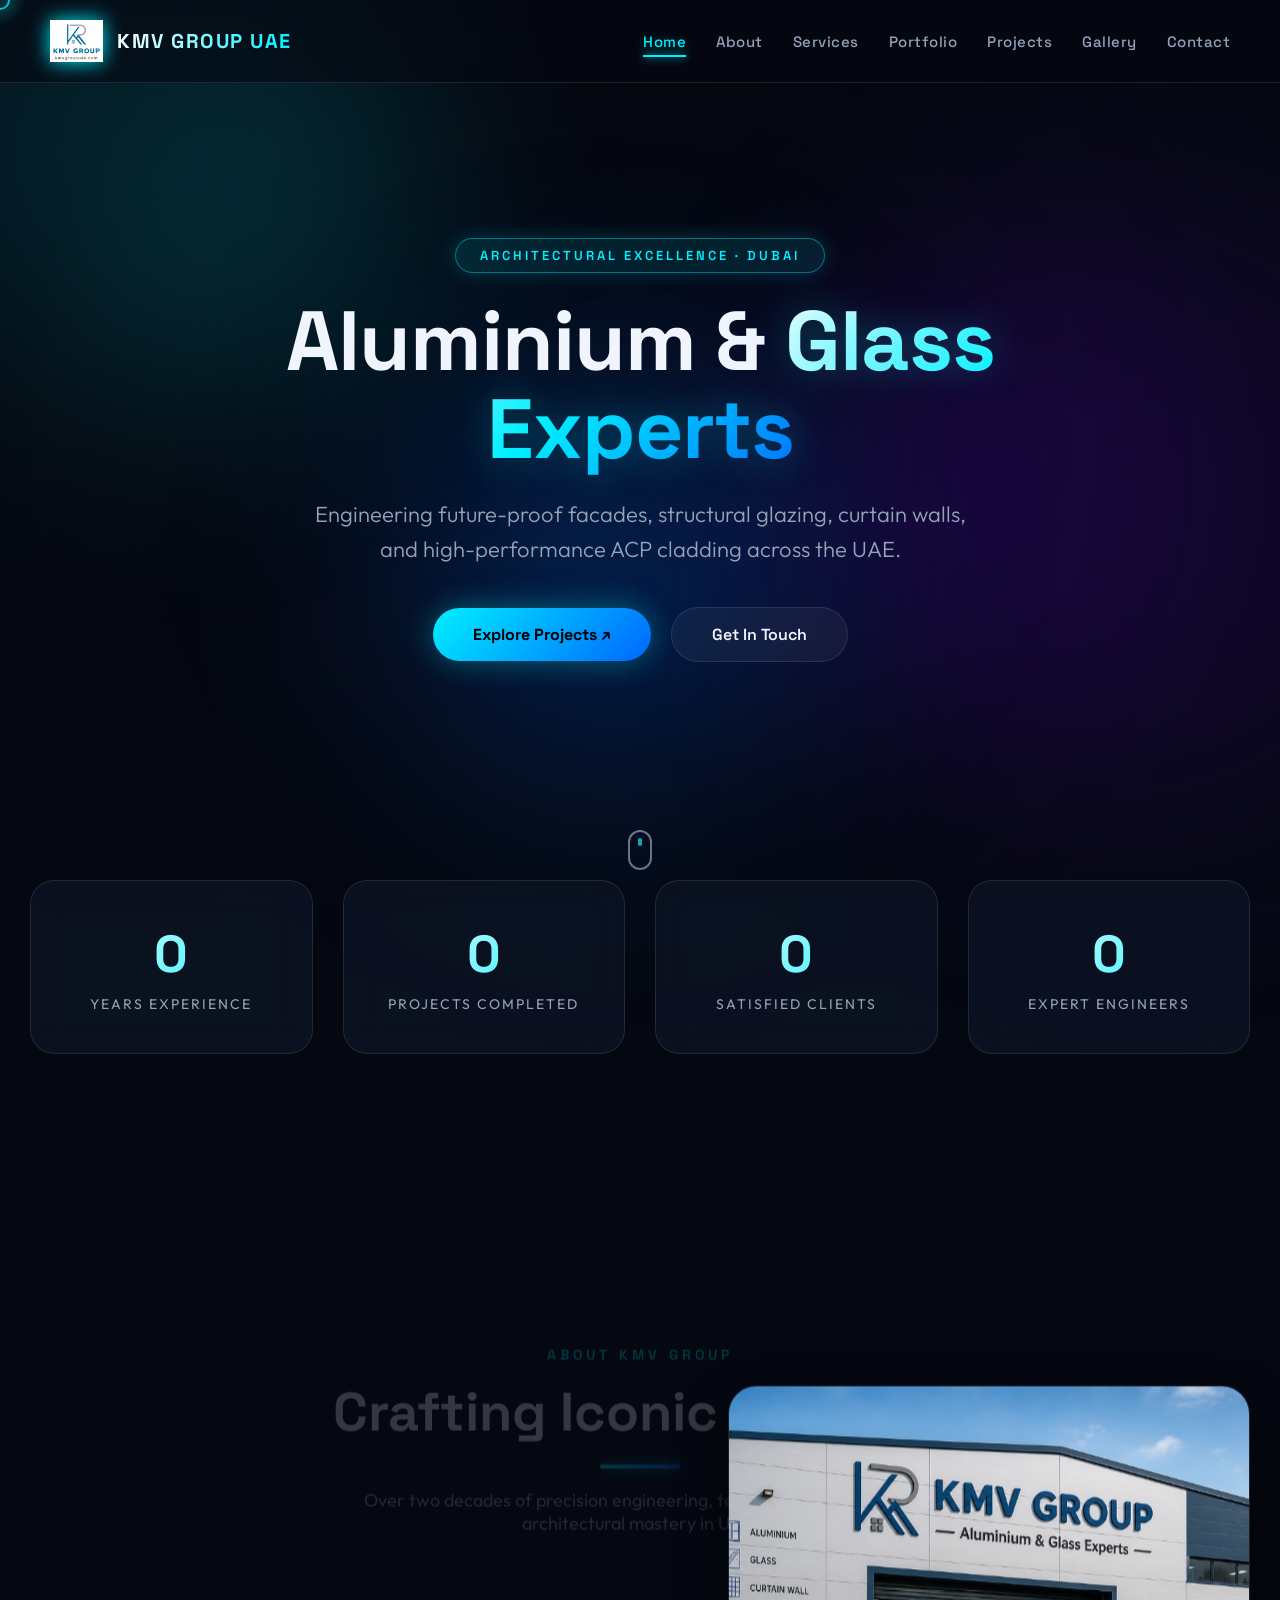
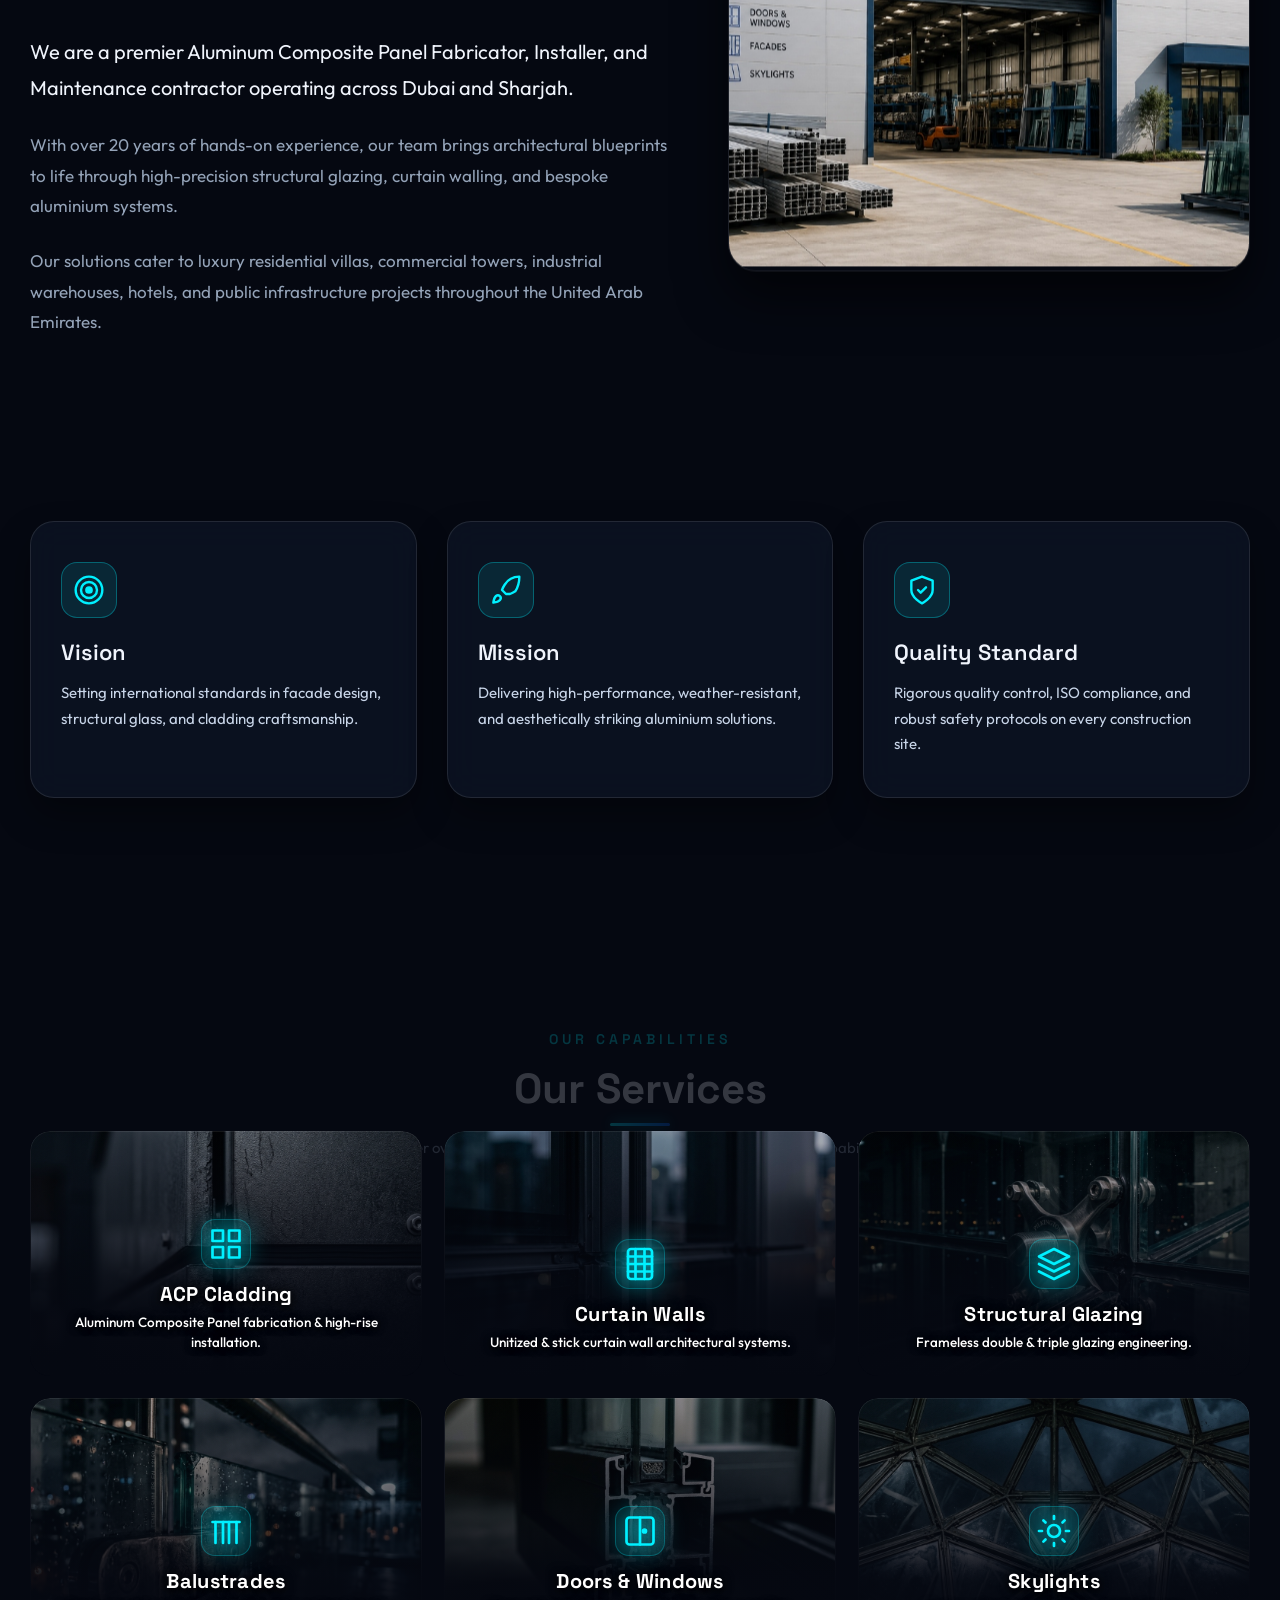
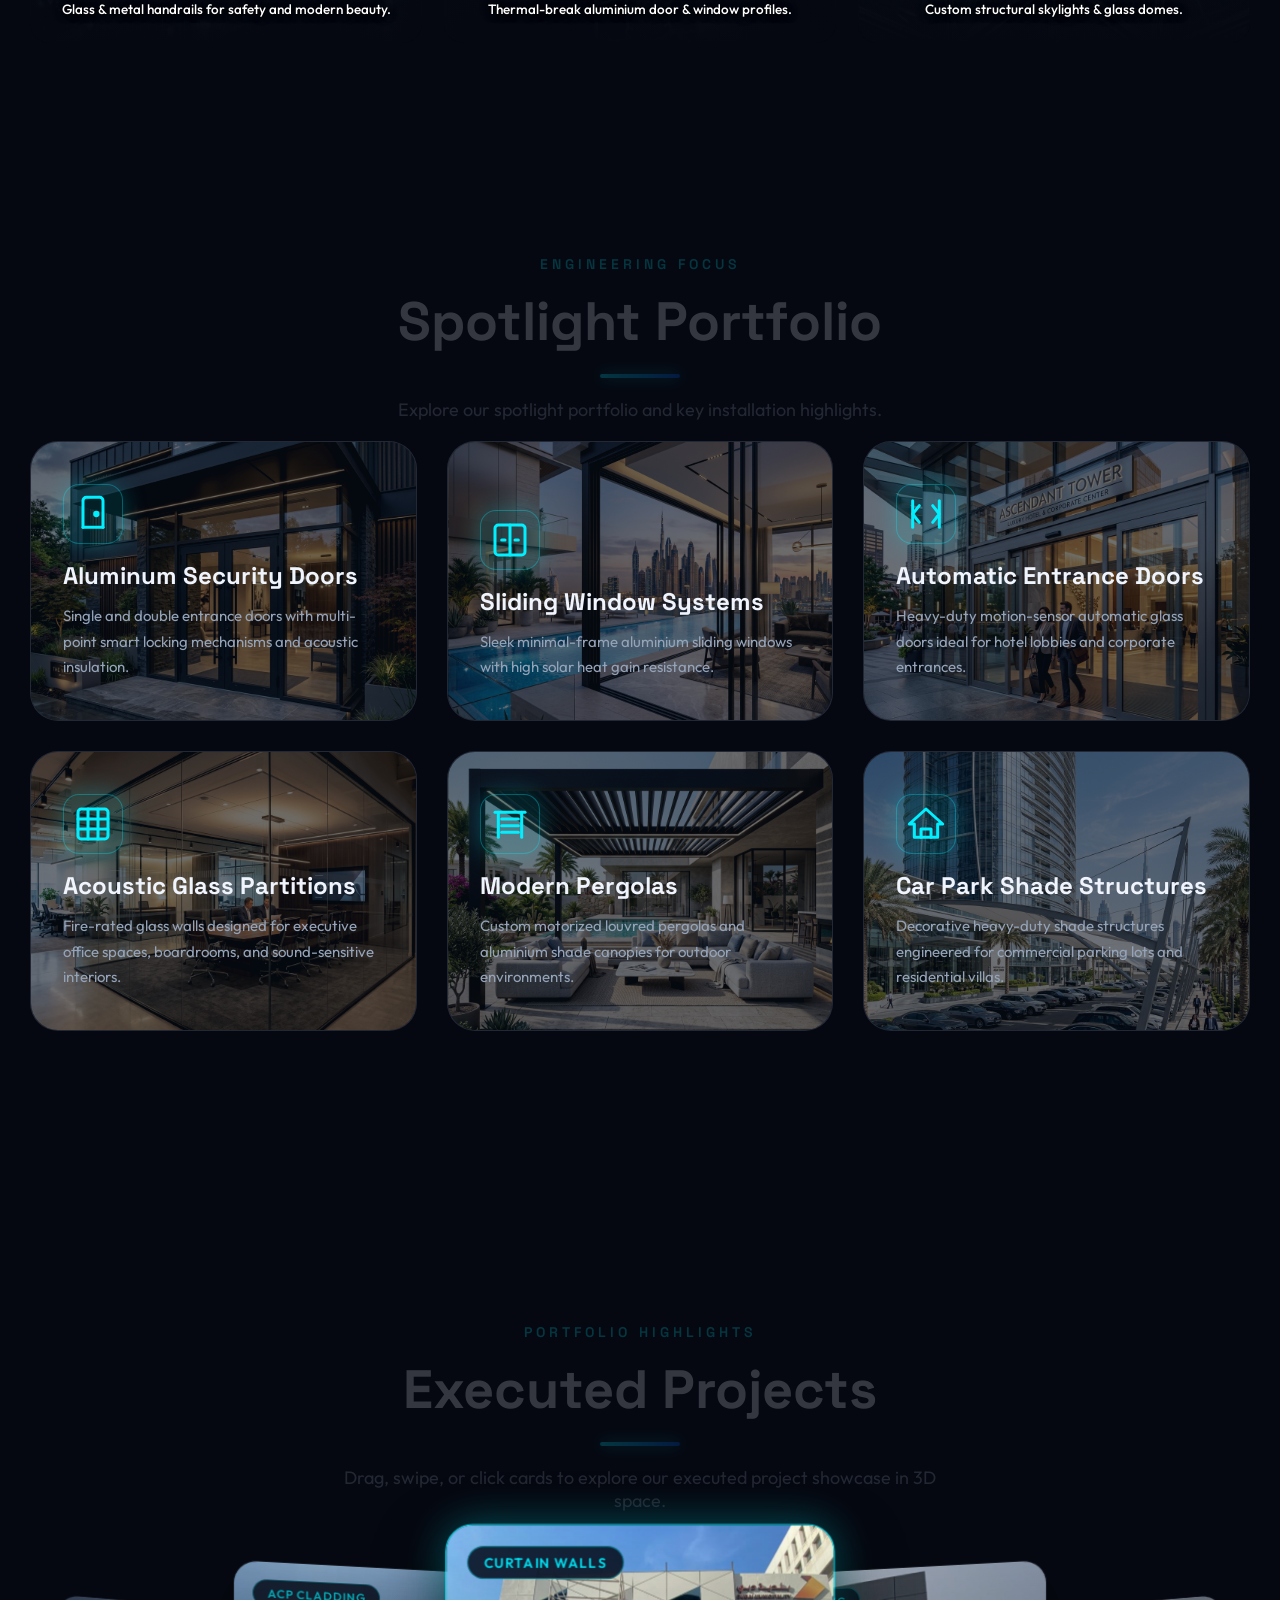
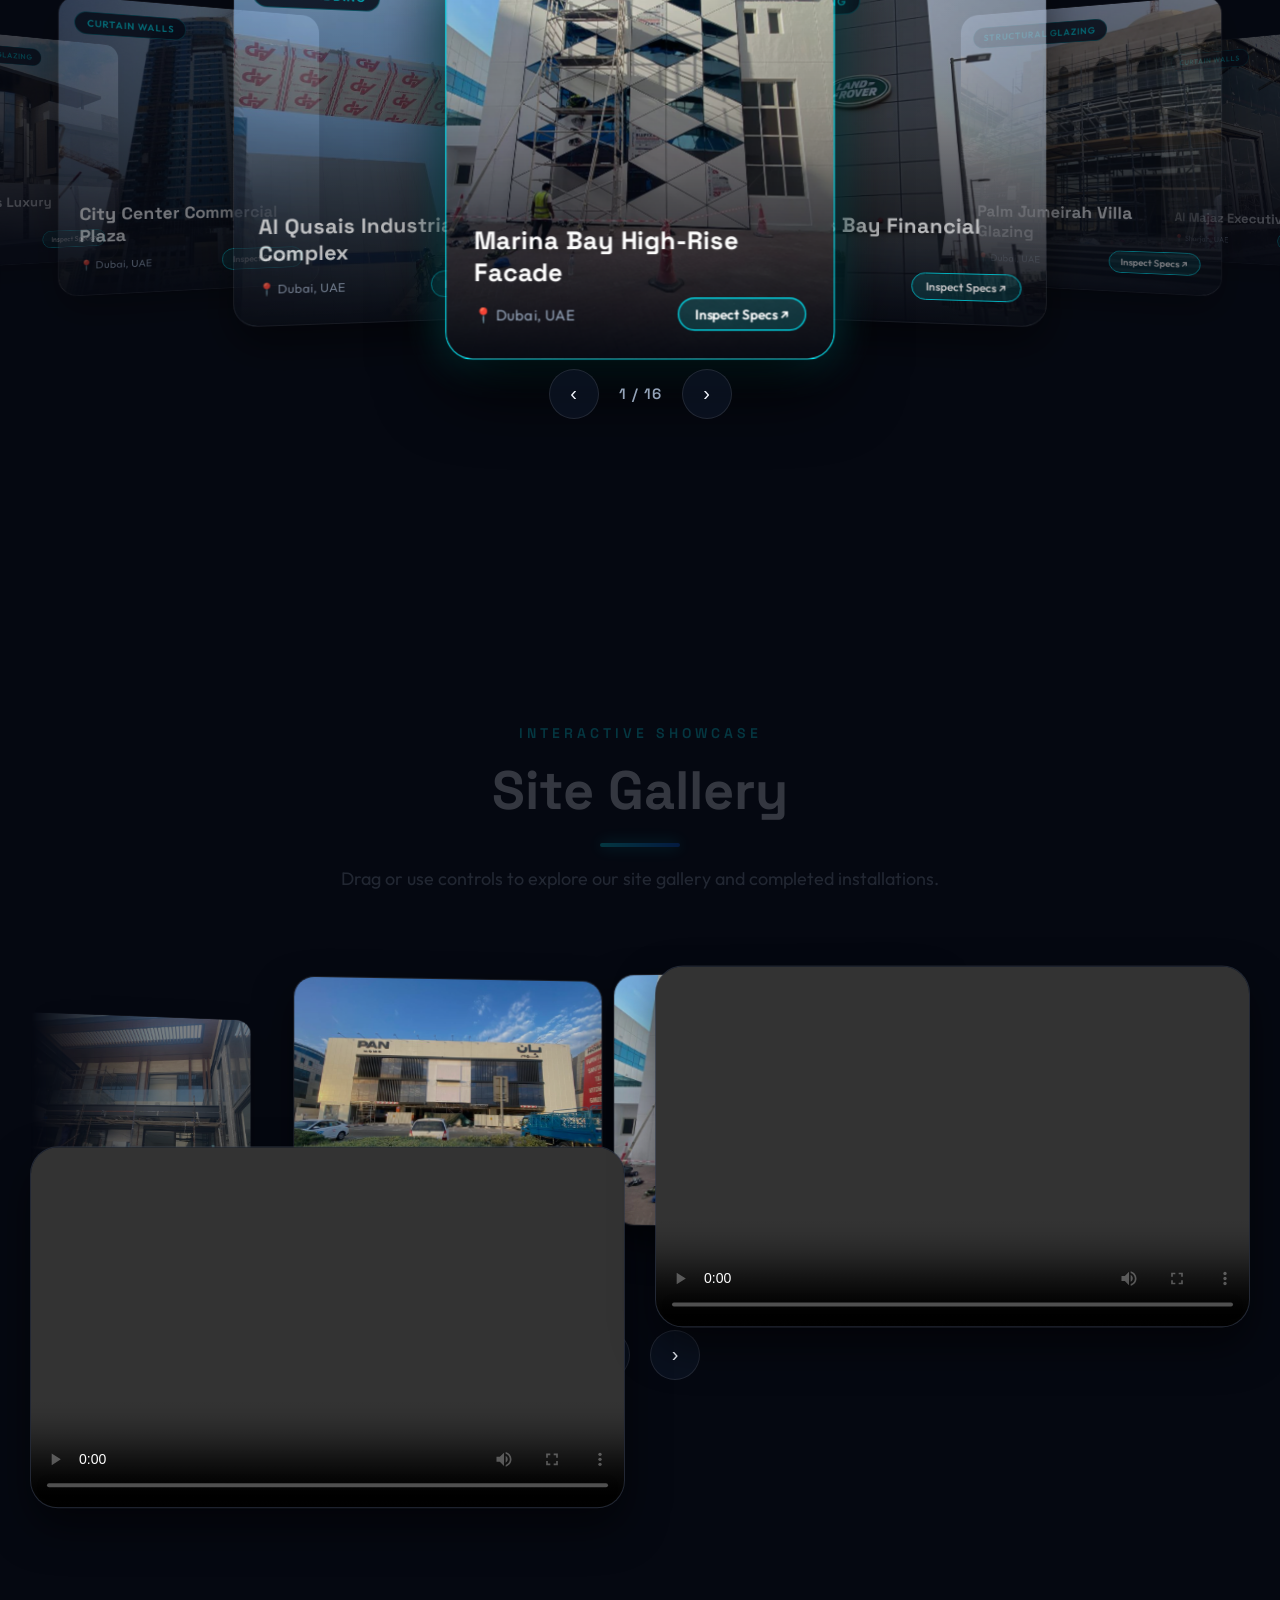
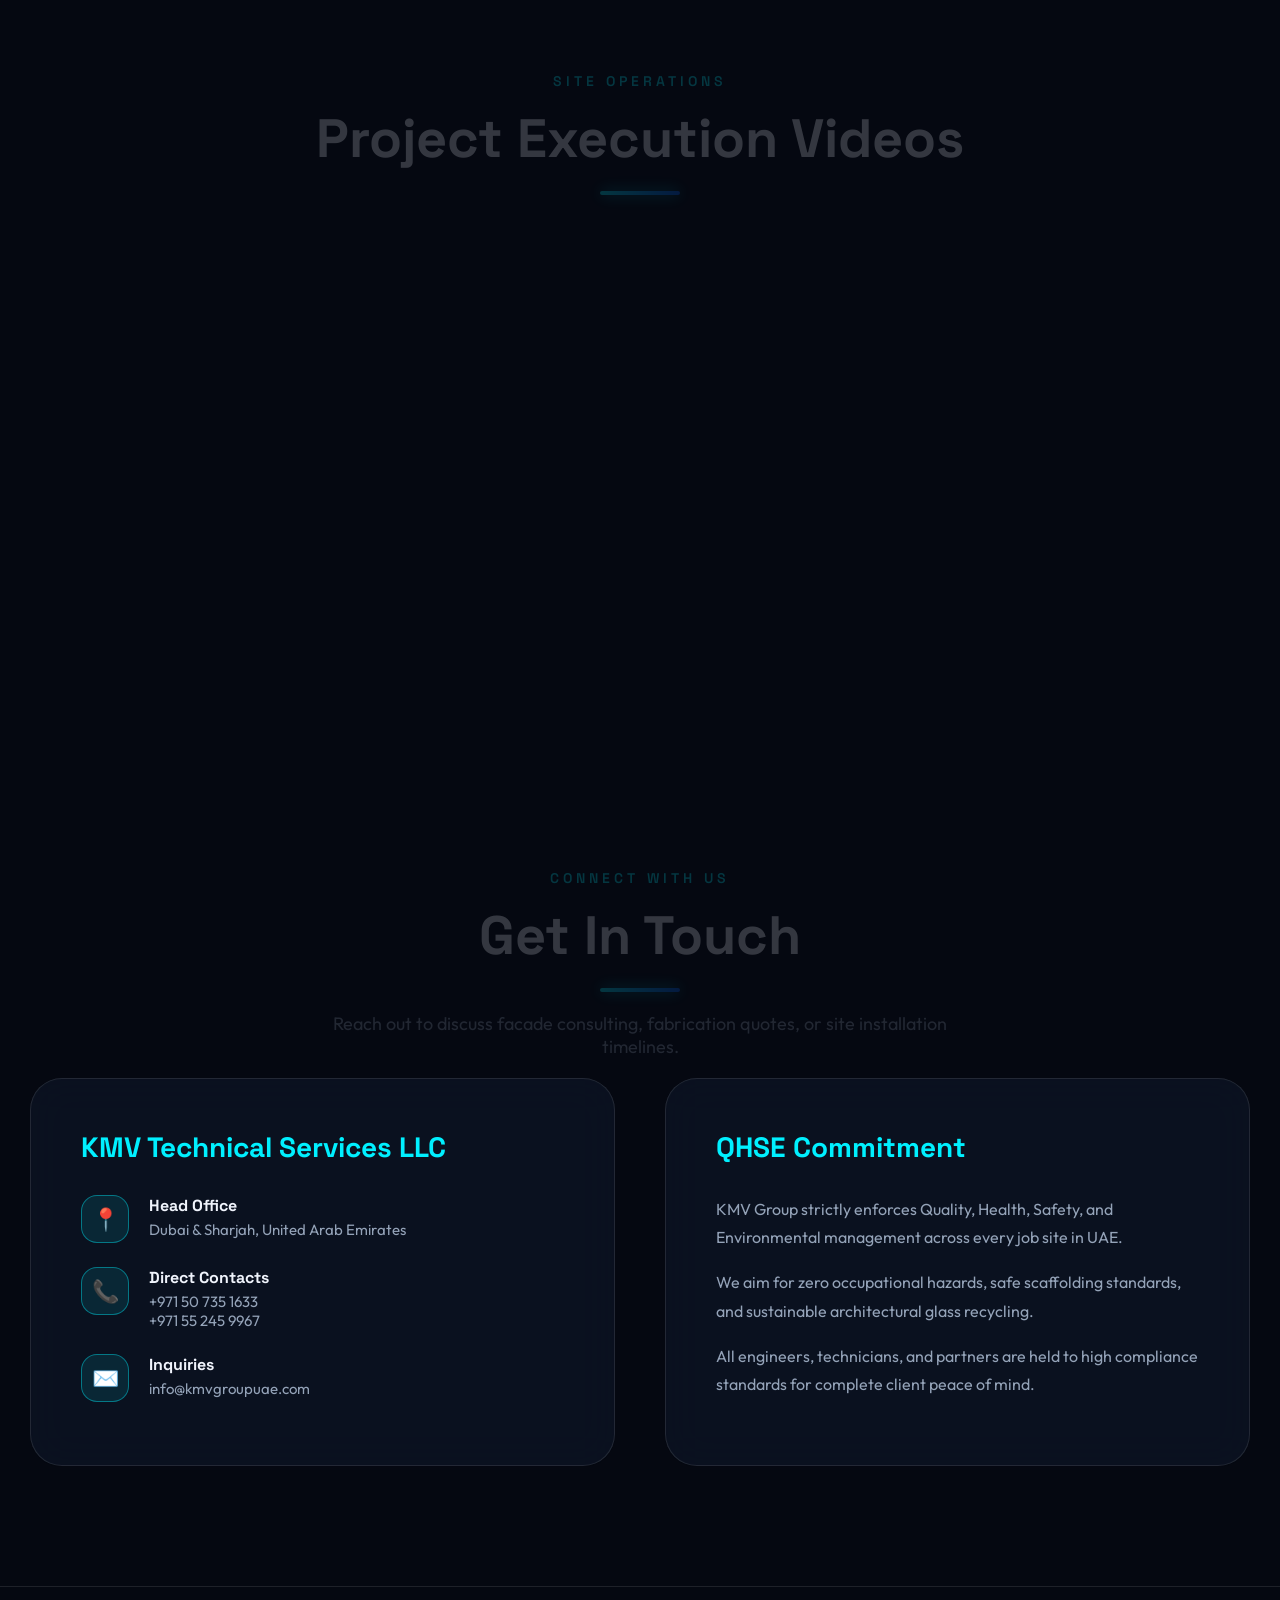
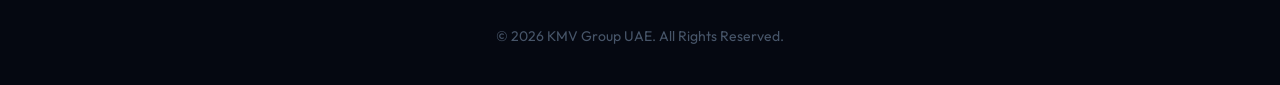
==== commit 711735a9: "last commit" ====
--- a/index.html
+++ b/index.html
@@ -4,7 +4,8 @@
 <head>
   <meta charset="UTF-8">
   <meta name="viewport" content="width=device-width, initial-scale=1.0">
-  <meta name="description" content="KMV Group UAE — Leading Aluminium & Glass experts providing ACP cladding, curtain walls, glazing and aluminium fabrication across Dubai and UAE.">
+  <meta name="description"
+    content="KMV Group UAE — Leading Aluminium & Glass experts providing ACP cladding, curtain walls, glazing and aluminium fabrication across Dubai and UAE.">
   <title>KMV Group UAE — Architecture & Facade Solutions</title>
   <link rel="stylesheet" href="style.css?v=5">
 </head>
@@ -53,7 +54,8 @@
     <div class="hero-content">
       <div class="hero-badge">Architectural Excellence · Dubai</div>
       <h1 class="split-text">Aluminium &amp; <span class="gradient-text">Glass Experts</span></h1>
-      <p class="hero-subtitle">Engineering future-proof facades, structural glazing, curtain walls, and high-performance ACP cladding across the UAE.</p>
+      <p class="hero-subtitle">Engineering future-proof facades, structural glazing, curtain walls, and high-performance
+        ACP cladding across the UAE.</p>
       <div class="hero-cta">
         <a href="#projects" class="btn-primary">Explore Projects ↗</a>
         <a href="#contact" class="btn-secondary">Get In Touch</a>
@@ -103,9 +105,12 @@
 
         <div class="about-grid">
           <div class="about-text">
-            <p>We are a premier Aluminum Composite Panel Fabricator, Installer, and Maintenance contractor operating across Dubai and Sharjah.</p>
-            <p>With over 20 years of hands-on experience, our team brings architectural blueprints to life through high-precision structural glazing, curtain walling, and bespoke aluminium systems.</p>
-            <p>Our solutions cater to luxury residential villas, commercial towers, industrial warehouses, hotels, and public infrastructure projects throughout the United Arab Emirates.</p>
+            <p>We are a premier Aluminum Composite Panel Fabricator, Installer, and Maintenance contractor operating
+              across Dubai and Sharjah.</p>
+            <p>With over 20 years of hands-on experience, our team brings architectural blueprints to life through
+              high-precision structural glazing, curtain walling, and bespoke aluminium systems.</p>
+            <p>Our solutions cater to luxury residential villas, commercial towers, industrial warehouses, hotels, and
+              public infrastructure projects throughout the United Arab Emirates.</p>
           </div>
           <div class="about-image-wrapper scroll-float" data-scroll-speed="0.18">
             <img src="Images/kmv-building.png" alt="KMV Group UAE Warehouse &amp; Fabrication Facility">
@@ -114,17 +119,31 @@
 
         <div class="values-grid">
           <div class="value-card">
-            <span class="value-icon"><svg width="32" height="32" viewBox="0 0 24 24" fill="none" stroke="var(--accent-cyan)" stroke-width="1.8" stroke-linecap="round" stroke-linejoin="round"><circle cx="12" cy="12" r="10"/><circle cx="12" cy="12" r="6"/><circle cx="12" cy="12" r="2" fill="var(--accent-cyan)"/></svg></span>
+            <span class="value-icon"><svg width="32" height="32" viewBox="0 0 24 24" fill="none"
+                stroke="var(--accent-cyan)" stroke-width="1.8" stroke-linecap="round" stroke-linejoin="round">
+                <circle cx="12" cy="12" r="10" />
+                <circle cx="12" cy="12" r="6" />
+                <circle cx="12" cy="12" r="2" fill="var(--accent-cyan)" />
+              </svg></span>
             <h3>Vision</h3>
             <p>Setting international standards in facade design, structural glass, and cladding craftsmanship.</p>
           </div>
           <div class="value-card">
-            <span class="value-icon"><svg width="32" height="32" viewBox="0 0 24 24" fill="none" stroke="var(--accent-cyan)" stroke-width="1.8" stroke-linecap="round" stroke-linejoin="round"><path d="M4.5 16.5c-1.5 1.26-2 5-2 5s3.74-.5 5-2c.71-.84.7-2.13-.09-2.91a2.18 2.18 0 0 0-2.91-.09z"/><path d="M12 15l-3-3a22 22 0 0 1 2-3.95A12.88 12.88 0 0 1 22 2c0 2.72-.78 7.5-3.05 11a22.35 22.35 0 0 1-3.95 2z"/></svg></span>
+            <span class="value-icon"><svg width="32" height="32" viewBox="0 0 24 24" fill="none"
+                stroke="var(--accent-cyan)" stroke-width="1.8" stroke-linecap="round" stroke-linejoin="round">
+                <path d="M4.5 16.5c-1.5 1.26-2 5-2 5s3.74-.5 5-2c.71-.84.7-2.13-.09-2.91a2.18 2.18 0 0 0-2.91-.09z" />
+                <path
+                  d="M12 15l-3-3a22 22 0 0 1 2-3.95A12.88 12.88 0 0 1 22 2c0 2.72-.78 7.5-3.05 11a22.35 22.35 0 0 1-3.95 2z" />
+              </svg></span>
             <h3>Mission</h3>
             <p>Delivering high-performance, weather-resistant, and aesthetically striking aluminium solutions.</p>
           </div>
           <div class="value-card">
-            <span class="value-icon"><svg width="32" height="32" viewBox="0 0 24 24" fill="none" stroke="var(--accent-cyan)" stroke-width="1.8" stroke-linecap="round" stroke-linejoin="round"><path d="M12 22s8-4 8-10V5l-8-3-8 3v7c0 6 8 10 8 10z"/><polyline points="9 12 11 14 15 10"/></svg></span>
+            <span class="value-icon"><svg width="32" height="32" viewBox="0 0 24 24" fill="none"
+                stroke="var(--accent-cyan)" stroke-width="1.8" stroke-linecap="round" stroke-linejoin="round">
+                <path d="M12 22s8-4 8-10V5l-8-3-8 3v7c0 6 8 10 8 10z" />
+                <polyline points="9 12 11 14 15 10" />
+              </svg></span>
             <h3>Quality Standard</h3>
             <p>Rigorous quality control, ISO compliance, and robust safety protocols on every construction site.</p>
           </div>
@@ -147,13 +166,20 @@
           <div class="service-card-3d">
             <div class="service-card-inner">
               <div class="service-card-front" style="background-image: url('Images/service-acp.png?v=close-up');">
-                <div class="service-icon-3d"><svg width="36" height="36" viewBox="0 0 24 24" fill="none" stroke="var(--accent-cyan)" stroke-width="1.8" stroke-linecap="round" stroke-linejoin="round"><rect x="3" y="3" width="7" height="7"/><rect x="14" y="3" width="7" height="7"/><rect x="14" y="14" width="7" height="7"/><rect x="3" y="14" width="7" height="7"/></svg></div>
+                <div class="service-icon-3d"><svg width="36" height="36" viewBox="0 0 24 24" fill="none"
+                    stroke="var(--accent-cyan)" stroke-width="1.8" stroke-linecap="round" stroke-linejoin="round">
+                    <rect x="3" y="3" width="7" height="7" />
+                    <rect x="14" y="3" width="7" height="7" />
+                    <rect x="14" y="14" width="7" height="7" />
+                    <rect x="3" y="14" width="7" height="7" />
+                  </svg></div>
                 <h3>ACP Cladding</h3>
                 <p>Aluminum Composite Panel fabrication &amp; high-rise installation.</p>
               </div>
               <div class="service-card-back">
                 <h3>ACP Cladding</h3>
-                <p>Fire-rated, thermal-insulated panel cladding engineered to withstand extreme temperatures and environmental elements.</p>
+                <p>Fire-rated, thermal-insulated panel cladding engineered to withstand extreme temperatures and
+                  environmental elements.</p>
               </div>
             </div>
           </div>
@@ -161,13 +187,22 @@
           <div class="service-card-3d">
             <div class="service-card-inner">
               <div class="service-card-front" style="background-image: url('Images/service-curtain.png?v=close-up');">
-                <div class="service-icon-3d"><svg width="36" height="36" viewBox="0 0 24 24" fill="none" stroke="var(--accent-cyan)" stroke-width="1.8" stroke-linecap="round" stroke-linejoin="round"><rect x="4" y="2" width="16" height="20" rx="2"/><path d="M4 7h16"/><path d="M4 12h16"/><path d="M4 17h16"/><path d="M9 2v20"/><path d="M15 2v20"/></svg></div>
+                <div class="service-icon-3d"><svg width="36" height="36" viewBox="0 0 24 24" fill="none"
+                    stroke="var(--accent-cyan)" stroke-width="1.8" stroke-linecap="round" stroke-linejoin="round">
+                    <rect x="4" y="2" width="16" height="20" rx="2" />
+                    <path d="M4 7h16" />
+                    <path d="M4 12h16" />
+                    <path d="M4 17h16" />
+                    <path d="M9 2v20" />
+                    <path d="M15 2v20" />
+                  </svg></div>
                 <h3>Curtain Walls</h3>
                 <p>Unitized &amp; stick curtain wall architectural systems.</p>
               </div>
               <div class="service-card-back">
                 <h3>Curtain Walls</h3>
-                <p>Precision-engineered curtain wall facades delivering maximum natural illumination with high structural integrity.</p>
+                <p>Precision-engineered curtain wall facades delivering maximum natural illumination with high
+                  structural integrity.</p>
               </div>
             </div>
           </div>
@@ -175,27 +210,42 @@
           <div class="service-card-3d">
             <div class="service-card-inner">
               <div class="service-card-front" style="background-image: url('Images/service-glazing.png?v=close-up');">
-                <div class="service-icon-3d"><svg width="36" height="36" viewBox="0 0 24 24" fill="none" stroke="var(--accent-cyan)" stroke-width="1.8" stroke-linecap="round" stroke-linejoin="round"><polygon points="12 2 2 7 12 12 22 7 12 2"/><polyline points="2 17 12 22 22 17"/><polyline points="2 12 12 17 22 12"/></svg></div>
+                <div class="service-icon-3d"><svg width="36" height="36" viewBox="0 0 24 24" fill="none"
+                    stroke="var(--accent-cyan)" stroke-width="1.8" stroke-linecap="round" stroke-linejoin="round">
+                    <polygon points="12 2 2 7 12 12 22 7 12 2" />
+                    <polyline points="2 17 12 22 22 17" />
+                    <polyline points="2 12 12 17 22 12" />
+                  </svg></div>
                 <h3>Structural Glazing</h3>
                 <p>Frameless double &amp; triple glazing engineering.</p>
               </div>
               <div class="service-card-back">
                 <h3>Structural Glazing</h3>
-                <p>Seamless glass facades utilizing high-strength silicone sealants for uninterrupted panoramic views.</p>
+                <p>Seamless glass facades utilizing high-strength silicone sealants for uninterrupted panoramic views.
+                </p>
               </div>
             </div>
           </div>
 
           <div class="service-card-3d">
             <div class="service-card-inner">
-              <div class="service-card-front" style="background-image: url('Images/service-balustrades.png?v=close-up');">
-                <div class="service-icon-3d"><svg width="36" height="36" viewBox="0 0 24 24" fill="none" stroke="var(--accent-cyan)" stroke-width="1.8" stroke-linecap="round" stroke-linejoin="round"><path d="M3 6h18"/><path d="M5 6v14"/><path d="M19 6v14"/><path d="M10 6v14"/><path d="M14 6v14"/></svg></div>
+              <div class="service-card-front"
+                style="background-image: url('Images/service-balustrades.png?v=close-up');">
+                <div class="service-icon-3d"><svg width="36" height="36" viewBox="0 0 24 24" fill="none"
+                    stroke="var(--accent-cyan)" stroke-width="1.8" stroke-linecap="round" stroke-linejoin="round">
+                    <path d="M3 6h18" />
+                    <path d="M5 6v14" />
+                    <path d="M19 6v14" />
+                    <path d="M10 6v14" />
+                    <path d="M14 6v14" />
+                  </svg></div>
                 <h3>Balustrades</h3>
                 <p>Glass &amp; metal handrails for safety and modern beauty.</p>
               </div>
               <div class="service-card-back">
                 <h3>Balustrades</h3>
-                <p>Tempered laminated glass railings combined with anodized aluminium profiles for balconies and stairs.</p>
+                <p>Tempered laminated glass railings combined with anodized aluminium profiles for balconies and stairs.
+                </p>
               </div>
             </div>
           </div>
@@ -203,13 +253,19 @@
           <div class="service-card-3d">
             <div class="service-card-inner">
               <div class="service-card-front" style="background-image: url('Images/service-doors.png?v=close-up');">
-                <div class="service-icon-3d"><svg width="36" height="36" viewBox="0 0 24 24" fill="none" stroke="var(--accent-cyan)" stroke-width="1.8" stroke-linecap="round" stroke-linejoin="round"><rect x="3" y="3" width="18" height="18" rx="2"/><path d="M12 3v18"/><circle cx="15" cy="12" r="1" fill="var(--accent-cyan)"/></svg></div>
+                <div class="service-icon-3d"><svg width="36" height="36" viewBox="0 0 24 24" fill="none"
+                    stroke="var(--accent-cyan)" stroke-width="1.8" stroke-linecap="round" stroke-linejoin="round">
+                    <rect x="3" y="3" width="18" height="18" rx="2" />
+                    <path d="M12 3v18" />
+                    <circle cx="15" cy="12" r="1" fill="var(--accent-cyan)" />
+                  </svg></div>
                 <h3>Doors &amp; Windows</h3>
                 <p>Thermal-break aluminium door &amp; window profiles.</p>
               </div>
               <div class="service-card-back">
                 <h3>Doors &amp; Windows</h3>
-                <p>Acoustic and energy-efficient window systems tailored for commercial and high-end residential towers.</p>
+                <p>Acoustic and energy-efficient window systems tailored for commercial and high-end residential towers.
+                </p>
               </div>
             </div>
           </div>
@@ -217,13 +273,25 @@
           <div class="service-card-3d">
             <div class="service-card-inner">
               <div class="service-card-front" style="background-image: url('Images/service-skylights.png?v=close-up');">
-                <div class="service-icon-3d"><svg width="36" height="36" viewBox="0 0 24 24" fill="none" stroke="var(--accent-cyan)" stroke-width="1.8" stroke-linecap="round" stroke-linejoin="round"><circle cx="12" cy="12" r="4"/><path d="M12 2v2"/><path d="M12 20v2"/><path d="M4.93 4.93l1.41 1.41"/><path d="M17.66 17.66l1.41 1.41"/><path d="M2 12h2"/><path d="M20 12h2"/><path d="M6.34 17.66l-1.41 1.41"/><path d="M19.07 4.93l-1.41 1.41"/></svg></div>
+                <div class="service-icon-3d"><svg width="36" height="36" viewBox="0 0 24 24" fill="none"
+                    stroke="var(--accent-cyan)" stroke-width="1.8" stroke-linecap="round" stroke-linejoin="round">
+                    <circle cx="12" cy="12" r="4" />
+                    <path d="M12 2v2" />
+                    <path d="M12 20v2" />
+                    <path d="M4.93 4.93l1.41 1.41" />
+                    <path d="M17.66 17.66l1.41 1.41" />
+                    <path d="M2 12h2" />
+                    <path d="M20 12h2" />
+                    <path d="M6.34 17.66l-1.41 1.41" />
+                    <path d="M19.07 4.93l-1.41 1.41" />
+                  </svg></div>
                 <h3>Skylights</h3>
                 <p>Custom structural skylights &amp; glass domes.</p>
               </div>
               <div class="service-card-back">
                 <h3>Skylights</h3>
-                <p>Durable weather-tight skylights that enhance architectural aesthetics while reducing indoor lighting energy.</p>
+                <p>Durable weather-tight skylights that enhance architectural aesthetics while reducing indoor lighting
+                  energy.</p>
               </div>
             </div>
           </div>
@@ -246,7 +314,12 @@
           <div class="portfolio-card-spotlight">
             <div class="portfolio-bg-image" style="background-image: url('Images/portfolio-doors.png');"></div>
             <div class="portfolio-card-content">
-              <span class="portfolio-icon-lg"><svg width="40" height="40" viewBox="0 0 24 24" fill="none" stroke="var(--accent-cyan)" stroke-width="1.8" stroke-linecap="round" stroke-linejoin="round"><path d="M18 20V4a2 2 0 0 0-2-2H8a2 2 0 0 0-2 2v16"/><path d="M6 20h12"/><circle cx="14" cy="12" r="1" fill="var(--accent-cyan)"/></svg></span>
+              <span class="portfolio-icon-lg"><svg width="40" height="40" viewBox="0 0 24 24" fill="none"
+                  stroke="var(--accent-cyan)" stroke-width="1.8" stroke-linecap="round" stroke-linejoin="round">
+                  <path d="M18 20V4a2 2 0 0 0-2-2H8a2 2 0 0 0-2 2v16" />
+                  <path d="M6 20h12" />
+                  <circle cx="14" cy="12" r="1" fill="var(--accent-cyan)" />
+                </svg></span>
               <h3>Aluminum Security Doors</h3>
               <p>Single and double entrance doors with multi-point smart locking mechanisms and acoustic insulation.</p>
             </div>
@@ -254,7 +327,13 @@
           <div class="portfolio-card-spotlight">
             <div class="portfolio-bg-image" style="background-image: url('Images/portfolio-windows.png');"></div>
             <div class="portfolio-card-content">
-              <span class="portfolio-icon-lg"><svg width="40" height="40" viewBox="0 0 24 24" fill="none" stroke="var(--accent-cyan)" stroke-width="1.8" stroke-linecap="round" stroke-linejoin="round"><rect x="3" y="3" width="18" height="18" rx="2"/><path d="M12 3v18"/><path d="M7 12h2"/><path d="M15 12h2"/></svg></span>
+              <span class="portfolio-icon-lg"><svg width="40" height="40" viewBox="0 0 24 24" fill="none"
+                  stroke="var(--accent-cyan)" stroke-width="1.8" stroke-linecap="round" stroke-linejoin="round">
+                  <rect x="3" y="3" width="18" height="18" rx="2" />
+                  <path d="M12 3v18" />
+                  <path d="M7 12h2" />
+                  <path d="M15 12h2" />
+                </svg></span>
               <h3>Sliding Window Systems</h3>
               <p>Sleek minimal-frame aluminium sliding windows with high solar heat gain resistance.</p>
             </div>
@@ -262,7 +341,13 @@
           <div class="portfolio-card-spotlight">
             <div class="portfolio-bg-image" style="background-image: url('Images/portfolio-automatic.png');"></div>
             <div class="portfolio-card-content">
-              <span class="portfolio-icon-lg"><svg width="40" height="40" viewBox="0 0 24 24" fill="none" stroke="var(--accent-cyan)" stroke-width="1.8" stroke-linecap="round" stroke-linejoin="round"><path d="M4 4v16"/><path d="M20 4v16"/><path d="M8 7l-4 5 4 5"/><path d="M16 7l4 5-4 5"/></svg></span>
+              <span class="portfolio-icon-lg"><svg width="40" height="40" viewBox="0 0 24 24" fill="none"
+                  stroke="var(--accent-cyan)" stroke-width="1.8" stroke-linecap="round" stroke-linejoin="round">
+                  <path d="M4 4v16" />
+                  <path d="M20 4v16" />
+                  <path d="M8 7l-4 5 4 5" />
+                  <path d="M16 7l4 5-4 5" />
+                </svg></span>
               <h3>Automatic Entrance Doors</h3>
               <p>Heavy-duty motion-sensor automatic glass doors ideal for hotel lobbies and corporate entrances.</p>
             </div>
@@ -270,15 +355,31 @@
           <div class="portfolio-card-spotlight">
             <div class="portfolio-bg-image" style="background-image: url('Images/portfolio-partitions.png');"></div>
             <div class="portfolio-card-content">
-              <span class="portfolio-icon-lg"><svg width="40" height="40" viewBox="0 0 24 24" fill="none" stroke="var(--accent-cyan)" stroke-width="1.8" stroke-linecap="round" stroke-linejoin="round"><rect x="3" y="3" width="18" height="18" rx="2"/><path d="M3 9h18"/><path d="M3 15h18"/><path d="M9 3v18"/><path d="M15 3v18"/></svg></span>
+              <span class="portfolio-icon-lg"><svg width="40" height="40" viewBox="0 0 24 24" fill="none"
+                  stroke="var(--accent-cyan)" stroke-width="1.8" stroke-linecap="round" stroke-linejoin="round">
+                  <rect x="3" y="3" width="18" height="18" rx="2" />
+                  <path d="M3 9h18" />
+                  <path d="M3 15h18" />
+                  <path d="M9 3v18" />
+                  <path d="M15 3v18" />
+                </svg></span>
               <h3>Acoustic Glass Partitions</h3>
-              <p>Fire-rated glass walls designed for executive office spaces, boardrooms, and sound-sensitive interiors.</p>
+              <p>Fire-rated glass walls designed for executive office spaces, boardrooms, and sound-sensitive interiors.
+              </p>
             </div>
           </div>
           <div class="portfolio-card-spotlight">
             <div class="portfolio-bg-image" style="background-image: url('Images/portfolio-pergola.png');"></div>
             <div class="portfolio-card-content">
-              <span class="portfolio-icon-lg"><svg width="40" height="40" viewBox="0 0 24 24" fill="none" stroke="var(--accent-cyan)" stroke-width="1.8" stroke-linecap="round" stroke-linejoin="round"><path d="M3 5h18"/><path d="M5 5v15"/><path d="M19 5v15"/><path d="M7 9h10"/><path d="M7 13h10"/><path d="M7 17h10"/></svg></span>
+              <span class="portfolio-icon-lg"><svg width="40" height="40" viewBox="0 0 24 24" fill="none"
+                  stroke="var(--accent-cyan)" stroke-width="1.8" stroke-linecap="round" stroke-linejoin="round">
+                  <path d="M3 5h18" />
+                  <path d="M5 5v15" />
+                  <path d="M19 5v15" />
+                  <path d="M7 9h10" />
+                  <path d="M7 13h10" />
+                  <path d="M7 17h10" />
+                </svg></span>
               <h3>Modern Pergolas</h3>
               <p>Custom motorized louvred pergolas and aluminium shade canopies for outdoor environments.</p>
             </div>
@@ -286,9 +387,14 @@
           <div class="portfolio-card-spotlight">
             <div class="portfolio-bg-image" style="background-image: url('Images/portfolio-carpark.png');"></div>
             <div class="portfolio-card-content">
-              <span class="portfolio-icon-lg"><svg width="40" height="40" viewBox="0 0 24 24" fill="none" stroke="var(--accent-cyan)" stroke-width="1.8" stroke-linecap="round" stroke-linejoin="round"><path d="M12 3L2 12h3v8h14v-8h3L12 3z"/><path d="M9 20v-5h6v5"/></svg></span>
+              <span class="portfolio-icon-lg"><svg width="40" height="40" viewBox="0 0 24 24" fill="none"
+                  stroke="var(--accent-cyan)" stroke-width="1.8" stroke-linecap="round" stroke-linejoin="round">
+                  <path d="M12 3L2 12h3v8h14v-8h3L12 3z" />
+                  <path d="M9 20v-5h6v5" />
+                </svg></span>
               <h3>Car Park Shade Structures</h3>
-              <p>Decorative heavy-duty shade structures engineered for commercial parking lots and residential villas.</p>
+              <p>Decorative heavy-duty shade structures engineered for commercial parking lots and residential villas.
+              </p>
             </div>
           </div>
         </div>
@@ -407,9 +513,12 @@
 
           <div class="qhse-card">
             <h3>QHSE Commitment</h3>
-            <p>KMV Group strictly enforces Quality, Health, Safety, and Environmental management across every job site in UAE.</p>
-            <p>We aim for zero occupational hazards, safe scaffolding standards, and sustainable architectural glass recycling.</p>
-            <p>All engineers, technicians, and partners are held to high compliance standards for complete client peace of mind.</p>
+            <p>KMV Group strictly enforces Quality, Health, Safety, and Environmental management across every job site
+              in UAE.</p>
+            <p>We aim for zero occupational hazards, safe scaffolding standards, and sustainable architectural glass
+              recycling.</p>
+            <p>All engineers, technicians, and partners are held to high compliance standards for complete client peace
+              of mind.</p>
           </div>
         </div>
       </div>
@@ -427,7 +536,8 @@
   <div class="project-modal" id="project-modal">
     <button class="project-modal__close">&times;</button>
     <div class="project-modal__content">
-      <h3 id="project-modal-title" style="color: var(--accent-cyan); font-family: var(--font-heading);">Project Details</h3>
+      <h3 id="project-modal-title" style="color: var(--accent-cyan); font-family: var(--font-heading);">Project Details
+      </h3>
       <div class="project-modal__carousel">
         <button class="project-modal__nav project-modal__nav--prev">‹</button>
         <div class="project-modal__viewport" style="flex-grow: 1;">
@@ -453,4 +563,4 @@
   <script src="script.js"></script>
 </body>
 
-</html>
+</html>
